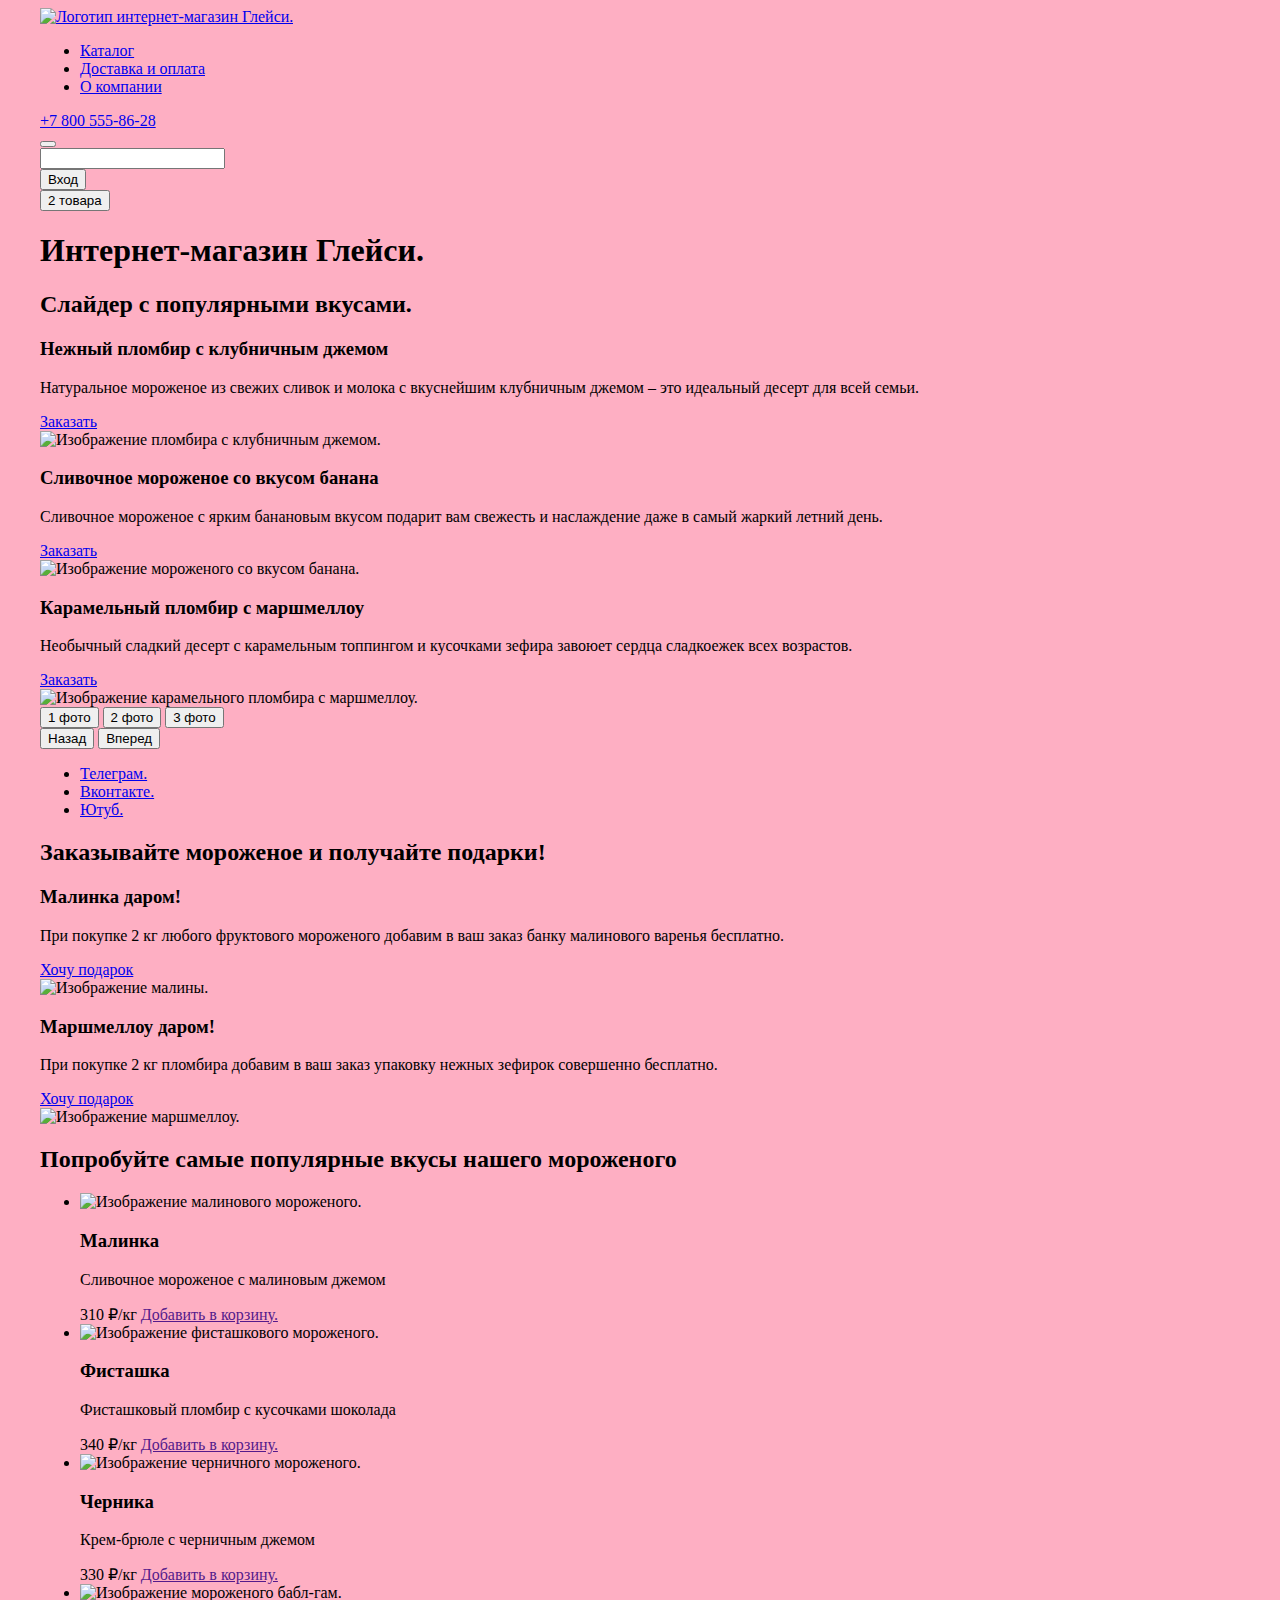
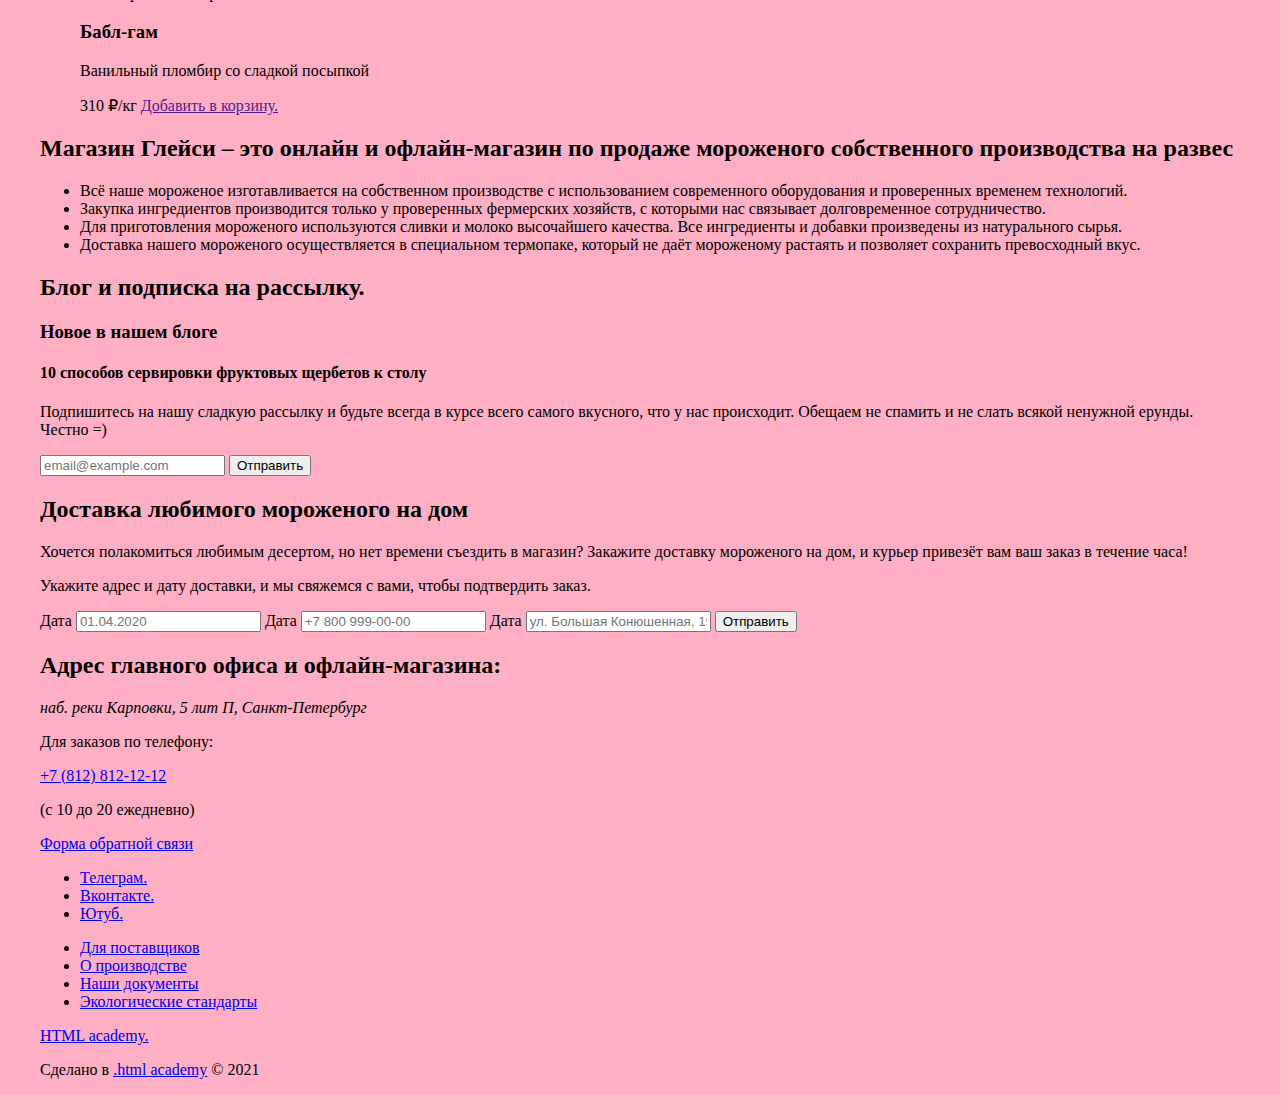
==== index.html @ fc92655a "Верстка главной страницы" ====
<!DOCTYPE html>
<html lang="ru">

<head>
  <meta charset="UTF-8">
  <title>Интернет-магазин "Глейси" </title>
  <link rel="stylesheet" href="styles/styles.css" />
  <link rel="icon" href="favicon.ico" type="image/svg+xml" />
  <link rel="icon" type="image/png" href="images/favicon.png">
</head>

<body>
  <div class="page-wrapper">
    <header class="header">
      <!-- Логотип -->
      <a class="header-logo" href="#">
        <img src="#" alt="Логотип интернет-магазин Глейси.">
      </a>
      <!-- Навигация -->
      <nav class="header-navigation">
        <ul class="navigation-list">
          <li class="navigation-item">
            <a class="navigation-link" href="#">Каталог</a>
          </li>
          <li class="navigation-item">
            <a class="navigation-link" href="#">Доставка и оплата</a>
          </li>
          <li class="navigation-item">
            <a class="navigation-link" href="#">О компании</a>
          </li>
        </ul>
      </nav>
      <div class="header-wrapper">
        <!-- Телефон -->
        <a class="header-phone" href="tel:+78005558628">+7 800 555-86-28</a>
        <!-- Поиск по сайту -->
        <div class="search-wrapper">
          <button class="search-button" type="button"></button>
          <div class="input-wrapper">
            <input type="text">
          </div>
        </div>
      </div>
      <!-- Кнопка войти -->
      <div class="login-wrapper">
        <button class="login-button" type="button">Вход</button>
        <div class="login-popup"></div>
      </div>
      <!-- Корзина -->
      <div class="basket-wrapper">
        <button class="basket-button" type="button">2 товара</button>
        <div class="basket-popup"></div>
      </div>
    </header>
    <main class="main-index">
      <h1 class="visually-hidden">Интернет-магазин Глейси.</h1>
      <!-- Слайдер -->
      <section class="slider">
        <h2 class="visually-hidden">Слайдер с популярными вкусами.</h2>
        <div class=" slider-wrapper ">
          <div class="slider-slide">
            <div class="slider-content">
              <h3 class="slider-title">Нежный пломбир с клубничным джемом</h3>
              <p class="slider-description">Натуральное мороженое из свежих сливок и молока с вкуснейшим клубничным
                джемом
                – это идеальный десерт для всей семьи. </p>
              <a class="slider-link" href="#">Заказать</a>
            </div>
            <div class="slider-img">
              <img src="#" alt="Изображение пломбира с клубничным джемом.">
            </div>
          </div>
          <div class="slider-slide">
            <div class="slider-content">
              <h3 class="slider-title">Сливочное мороженое со вкусом банана</h3>
              <p class="slider-description">Сливочное мороженое с ярким банановым вкусом подарит вам свежесть и
                наслаждение даже в самый жаркий летний день. </p>
              <a class="slider-link" href="#">Заказать</a>
            </div>
            <div class="slider-img">
              <img src="#" alt="Изображение мороженого со вкусом банана.">
            </div>
          </div>
          <div class="slider-slide">
            <div class="slider-content">
              <h3 class="slider-title">Карамельный пломбир с маршмеллоу</h3>
              <p class="slider-description">Необычный сладкий десерт с карамельным топпингом и кусочками зефира завоюет
                сердца сладкоежек всех возрастов.</p>
              <a class="slider-link" href="#">Заказать</a>
            </div>
            <div class="slider-img">
              <img src="#" alt="Изображение карамельного пломбира с маршмеллоу.">
            </div>
          </div>
          <!-- Пагинация слайдов -->
          <div class="slider-pagination">
            <button class="slider-pagination-button is-active " type="button">
              <span class="visually-hidden">1 фото</span>
            </button>
            <button class="slider-pagination-button" type="button">
              <span class="visually-hidden">2 фото</span>
            </button>
            <button class="slider-pagination-button" type="button">
              <span class="visually-hidden">3 фото</span>
            </button>
          </div>
          <!-- Стрелочки вперед/назад -->
          <div class="buttons-wrapper">
            <button class="slider-button previous-slide" type="button">
              <span class=" visually-hidden">Назад</span>
            </button>
            <button class="slider-button next-slide" type="button">
              <span class="visually-hidden">Вперед</span>
            </button>
          </div>
        </div>
        <!-- Cписок соцсетей -->
        <ul class="social-list">
          <li class="social-item">
            <a class="social-link" href="https://t.me/htmlacademy ">
              <span class="visually-hidden">Телеграм.</span>
            </a>
          </li>
          <li class="social-item">
            <a class="social-link" href="https://vk.com/htmlacademy ">
              <span class="visually-hidden">Вконтакте.</span>
            </a>
          </li>
          <li class="social-item">
            <a class="social-link" href="https://www.youtube.com/user/htmlacademyru ">
              <span class="visually-hidden">Ютуб.</span>
            </a>
          </li>
        </ul>
      </section>
      <!-- Акции -->
      <section class="promo">
        <h2 class="promo-title">Заказывайте мороженое и получайте подарки!</h2>
        <article class="promo-article">
          <div class="article-content">
            <h3 class="article-title">Малинка даром!</h3>
            <p class="article-description">При покупке 2 кг любого фруктового мороженого добавим в ваш заказ банку
              малинового варенья бесплатно.</p>
            <a class="article-link" href="#">Хочу подарок</a>
          </div>
          <img class="article-img" src="#" alt="Изображение малины.">
        </article>
        <article class="promo-article">
          <div class="article-content">
            <h3 class="article-title">Маршмеллоу даром!</h3>
            <p class="article-description">При покупке 2 кг пломбира добавим в ваш заказ упаковку нежных зефирок
              совершенно бесплатно.</p>
            <a class="article-link" href="#">Хочу подарок</a>
          </div>
          <img class="article-img" src="#" alt="Изображение маршмеллоу.">
        </article>
      </section>
      <!-- Популярные вкусы -->
      <section class="popular">
        <h2 class="popular-title">Попробуйте самые популярные вкусы нашего мороженого</h2>
        <ul class="popular-list">
          <li class="popular-item">
            <img class="popular-img" src="#" alt="Изображение малинового мороженого.">
            <h3 class="popular-item-title">Малинка</h3>
            <p class="popular-item-subtitle">Сливочное мороженое с малиновым джемом</p>
            <div class="item-wrapper">
              <span class="item-price">310 ₽/кг</span>
              <a class="item-link" href=""><span class="visually-hidden">Добавить в корзину.</span></a>
            </div>
          </li>
          <li class="popular-item">
            <img class="popular-img" src="#" alt="Изображение фисташкового мороженого.">
            <h3 class="popular-item-title">Фисташка</h3>
            <p class="popular-item-subtitle">Фисташковый пломбир с кусочками шоколада</p>
            <div class="item-wrapper">
              <span class="item-price">340 ₽/кг</span>
              <a class="item-link" href=""><span class="visually-hidden">Добавить в корзину.</span></a>
            </div>
          </li>
          <li class="popular-item">
            <img class="popular-img" src="#" alt="Изображение черничного мороженого.">
            <h3 class="popular-item-title">Черника</h3>
            <p class="popular-item-subtitle">Крем-брюле с черничным джемом</p>
            <div class="item-wrapper">
              <span class="item-price">330 ₽/кг</span>
              <a class="item-link" href=""><span class="visually-hidden">Добавить в корзину.</span></a>
            </div>
          </li>
          <li class="popular-item">
            <img class="popular-img" src="#" alt="Изображение мороженого бабл-гам.">
            <h3 class="popular-item-title">Бабл-гам</h3>
            <p class="popular-item-subtitle">Ванильный пломбир со сладкой посыпкой</p>
            <div class="item-wrapper">
              <span class="item-price">310 ₽/кг</span>
              <a class="item-link" href=""><span class="visually-hidden">Добавить в корзину.</span></a>
            </div>
          </li>
        </ul>
      </section>
      <!-- Преимущества -->
      <section class="advantages">
        <div class="advantages-content">
          <h2 class="advantages-title">Магазин Глейси – это онлайн и офлайн-магазин по продаже мороженого собственного
            производства на развес</h2>
          <ul class="advantages-list">
            <li class="advantages-item">Всё наше мороженое изготавливается на собственном производстве с использованием
              современного оборудования
              и проверенных временем технологий.</li>
            <li class="advantages-item">Закупка ингредиентов производится только
              у проверенных фермерских хозяйств, с которыми
              нас связывает долговременное сотрудничество.</li>
            <li class="advantages-item">Для приготовления мороженого используются сливки и молоко высочайшего качества.
              Все ингредиенты
              и добавки произведены из натурального сырья.</li>
            <li class="advantages-item">Доставка нашего мороженого осуществляется в специальном термопаке, который не
              даёт
              мороженому растаять и
              позволяет сохранить превосходный вкус.</li>
          </ul>
        </div>
      </section>
      <!-- Блог и подписка на рассылку -->
      <section class="newsletter">
        <h2 class="visually-hidden">Блог и подписка на рассылку.</h2>
        <div class="blog-wrapper">
          <h3 class="blog-titile">Новое в нашем блоге</h3>
          <h4 class="blog-subtitle">10 способов сервировки фруктовых щербетов
            к столу</h4>
        </div>
        <div class="newsletter-wrapper">
          <p class="newsletter-info">Подпишитесь на нашу сладкую рассылку и будьте всегда
            в курсе всего самого вкусного, что у нас происходит. Обещаем не спамить и не слать всякой ненужной ерунды.
            Честно =)</p>
          <form class="newsletter-form" action="https://echo.htmlacademy.ru/" method="post">
            <input id="email" class="newsletter-input " type="email" placeholder="email@example.com" name="email"
              required />
            <button class="newsletter-button " type="submit">Отправить</button>
          </form>
        </div>
      </section>
      <!-- Доставка -->
      <section class="delivery">
        <div class="delivery-content-one">
          <h2 class="delivery-title">Доставка любимого мороженого на дом</h2>
          <p class="delivery-description">Хочется полакомиться любимым десертом, но нет времени съездить в магазин?
            Закажите доставку мороженого на дом, и курьер привезёт вам ваш заказ в течение часа!</p>
        </div>
        <div class="delivery-content-two">
          <p class="delivery-info">Укажите адрес и дату доставки, и мы свяжемся с вами, чтобы подтвердить заказ.</p>
          <form class="delivery-form" action="https://echo.htmlacademy.ru/" method="post">
            <label class=" form-label date-label" for="date"> Дата
              <input class="form-input date-input" id="date" type="text" placeholder="01.04.2020" />
            </label>
            <label class="form-label phone-label" for="phone"> Дата
              <input class="form-input phone-input" id="phone" type="text" placeholder="+7 800 999-00-00" />
            </label>
            <label class="form-label address-label" for="address"> Дата
              <input class="form-input address-input" id="address" type="text"
                placeholder="ул. Большая Конюшенная, 19/8/">
            </label>
            <button class="form-button " type="submit">Отправить</button>
          </form>
        </div>
      </section>
      <!-- Контакты -->
      <section class="contacts">
        <h2 class="contacts-title">Адрес главного офиса и офлайн-магазина:</h2>
        <address class="contacts-address">наб. реки Карповки, 5 лит П, Санкт-Петербург</address>
        <p class="contacts-info">Для заказов по телефону:</p>
        <a class="contacts-phone" href="tel:+78128121212">+7 (812) 812-12-12</a>
        <p class="contacts-info">(с 10 до 20 ежедневно)</p>
        <a class="contacts-link" href="#">Форма обратной связи</a>
      </section>
    </main>
    <footer class="footer">
      <!-- Cписок соцсетей -->
      <ul class="social-list footer-social-list">
        <li class="social-item footer-social-item">
          <a class="social-link footer-social-link" href="https://t.me/htmlacademy ">
            <span class="visually-hidden">Телеграм.</span>
          </a>
        </li>
        <li class="social-item footer-social-item">
          <a class="social-link footer-social-link" href="https://vk.com/htmlacademy ">
            <span class="visually-hidden">Вконтакте.</span>
          </a>
        </li>
        <li class="social-item footer-social-item">
          <a class="social-link footer-social-link" href="https://www.youtube.com/user/htmlacademyru ">
            <span class="visually-hidden">Ютуб.</span>
          </a>
        </li>
      </ul>
      <!-- Инфо -->
      <ul class="info-list">
        <li class="info-item">
          <a class="info-link" href="#">Для поставщиков</a>
        </li>
        <li class="info-item">
          <a class="info-link" href="#">О производстве</a>
        </li>
        <li class="info-item">
          <a class="info-link" href="#">Наши документы</a>
        </li>
        <li class="info-item">
          <a class="info-link" href="#">Экологические стандарты</a>
        </li>
      </ul>
      <!-- Логотип академии -->
      <div class="">
        <a class="htmlacademy-logo" href="https://htmlacademy.ru">
          <span class="visually-hidden">HTML academy.</span>
        </a>
        <p>
          <span>Сделано в
            <a class="htmlacademy-link" href="https://htmlacademy.ru">.html academy</a>
            © 2021
          </span>
        </p>
      </div>
    </footer>
  </div>
</body>

</html>
---- styles/styles.css ----
*,
*::before,
*::after {
  box-sizing: border-box;
}

/* .visually-hidden {
  position: absolute;
  width: 1px;
  height: 1px;
  margin: -1px;
  padding: 0;
  overflow: hidden;
  white-space: nowrap;
  border: 0;
  clip: rect(0 0 0 0);
  clip-path: inset(100%);
} */

html {
  height: 100%;
}

body{
  background-color: #feafc3;
}

.container{
  padding: 0 98px ;
}

.page-wrapper {
  display: flex;
  flex-direction: column;
  width: 1200px;
  margin: 0 auto;
  min-height: 100vh;
  background-color: #feafc3;
}
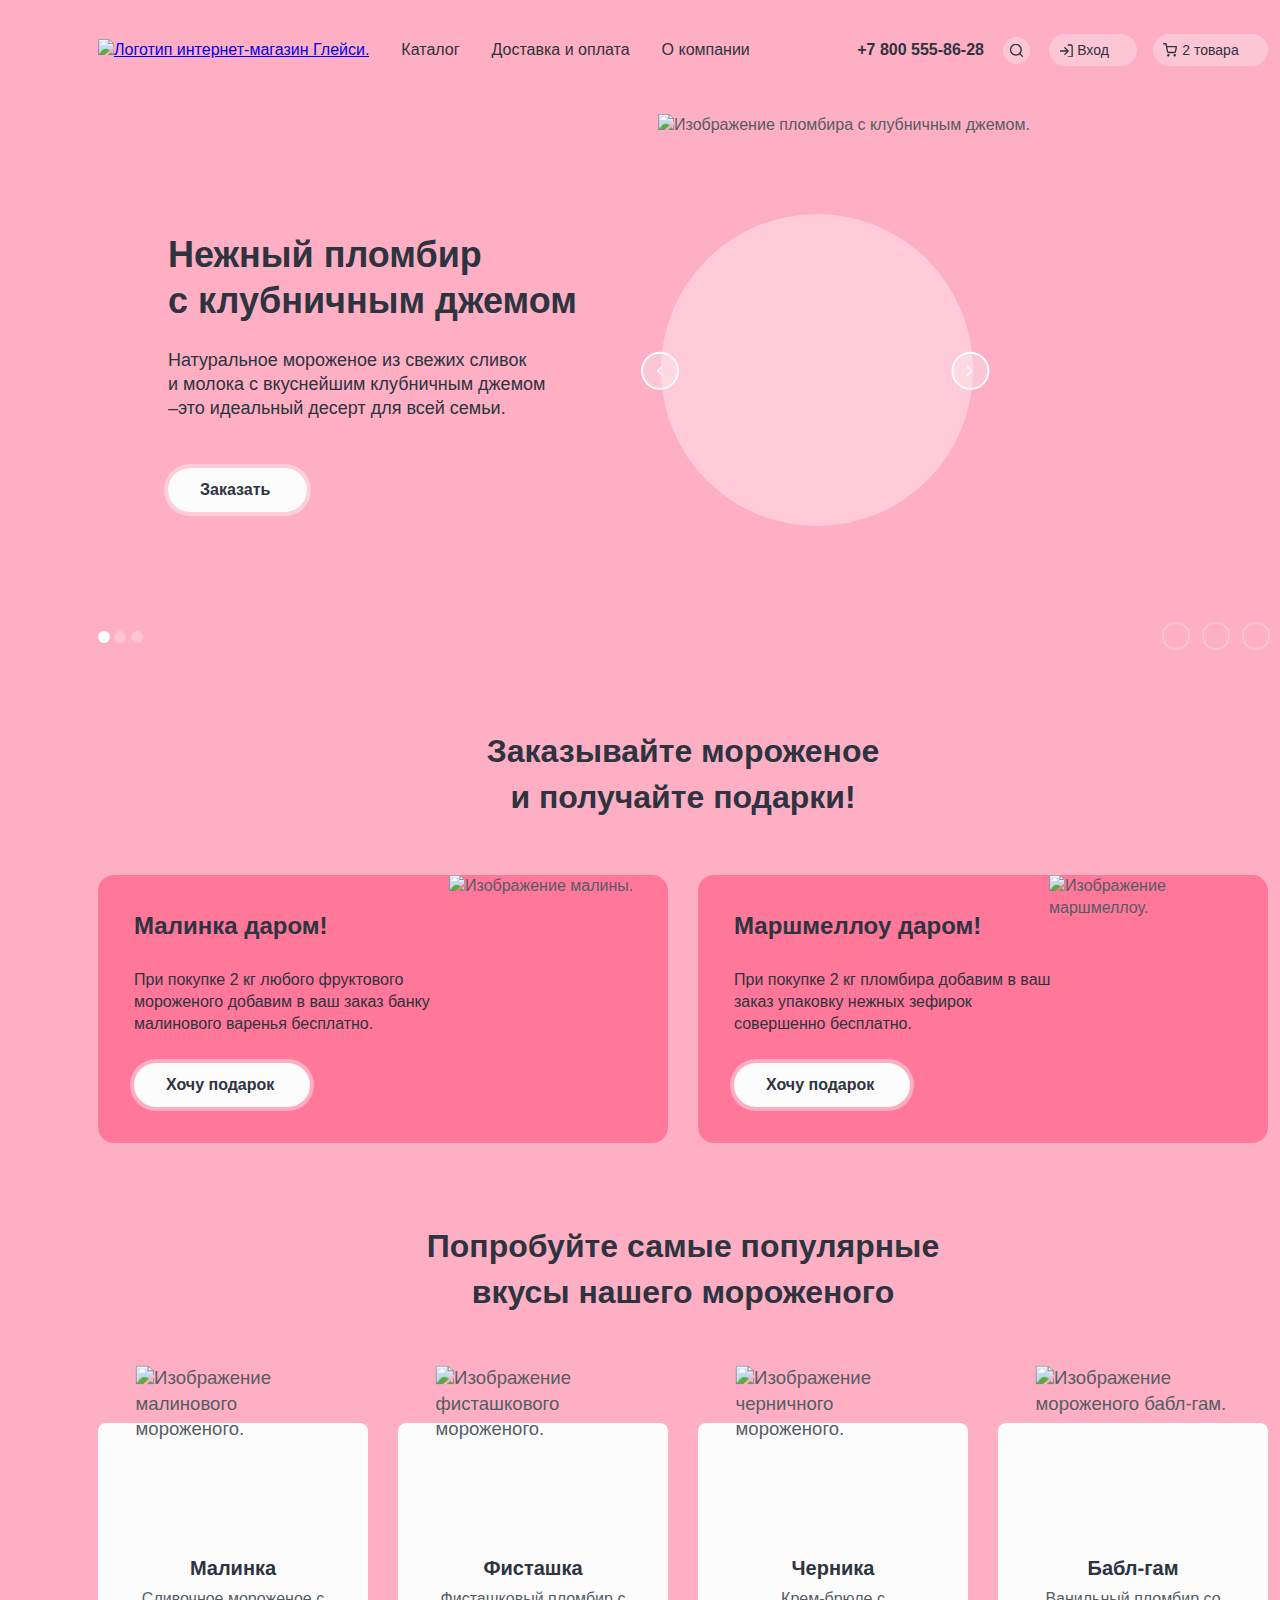
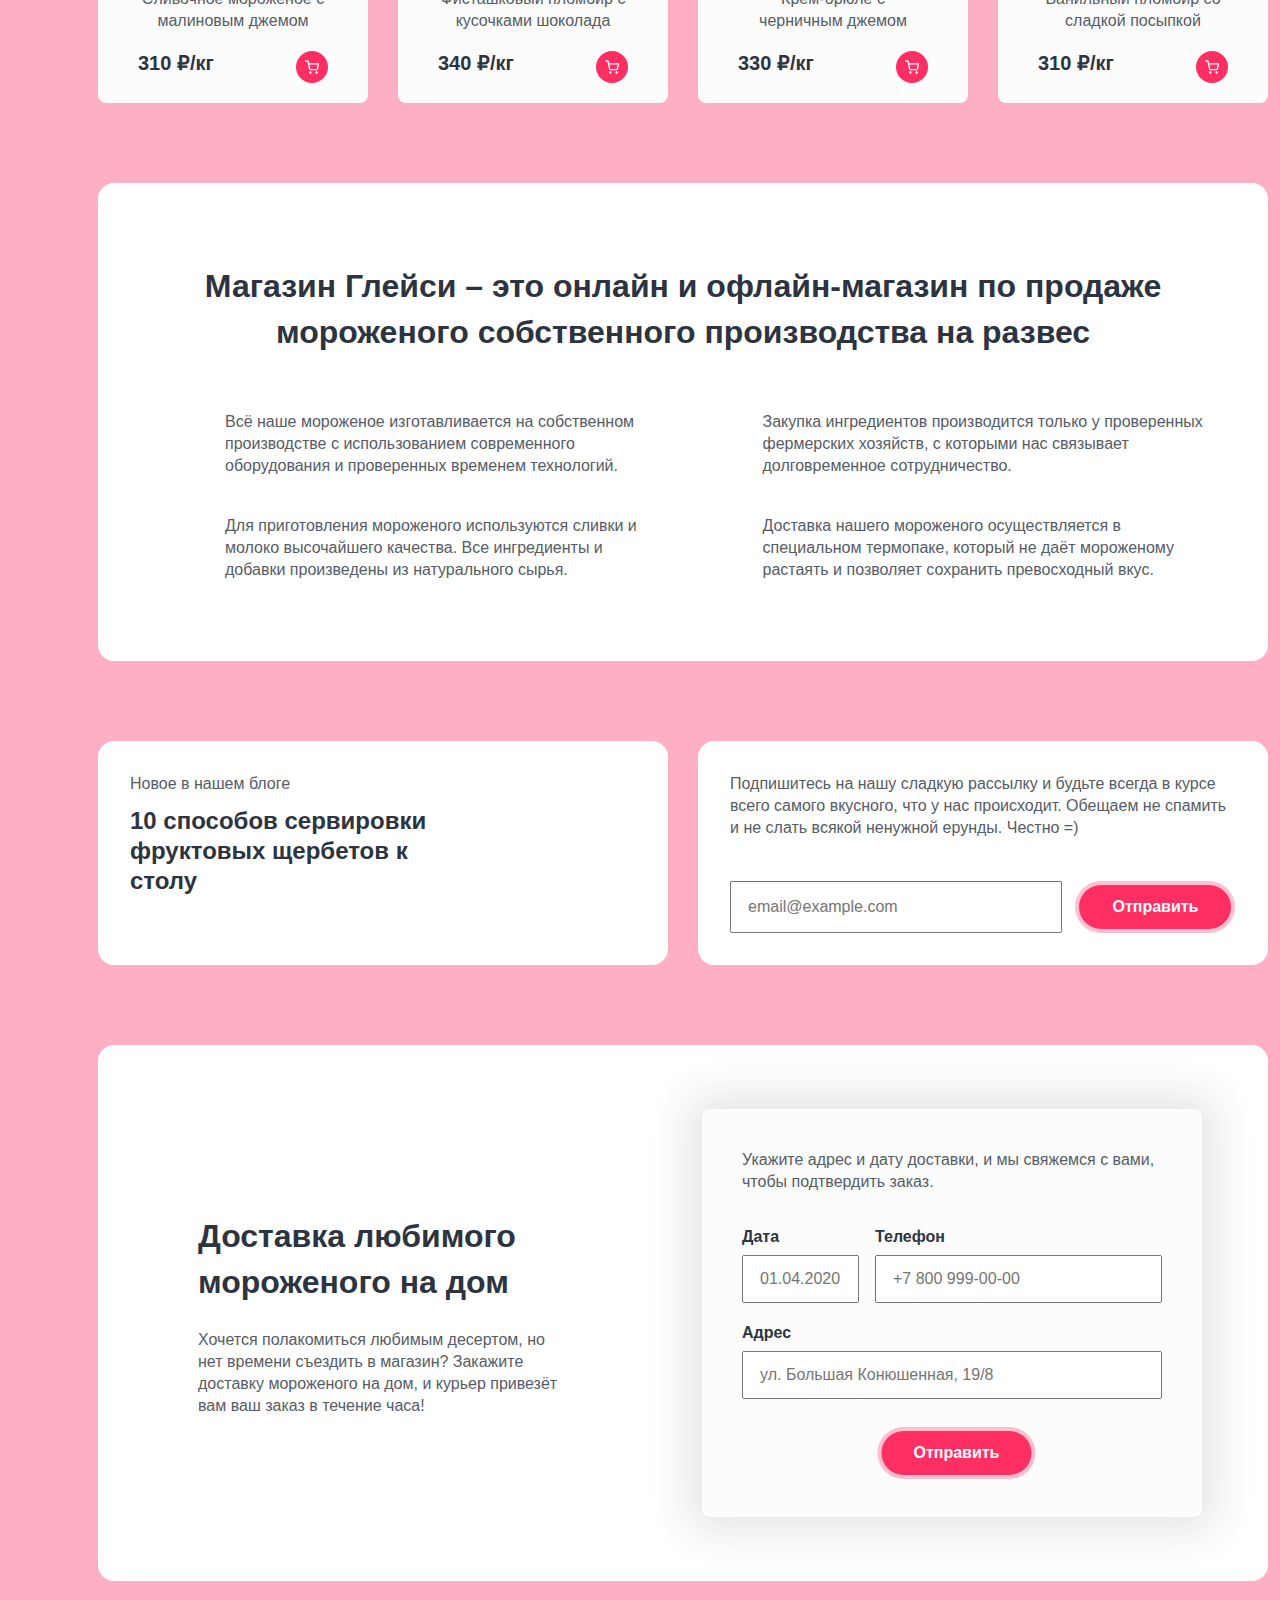
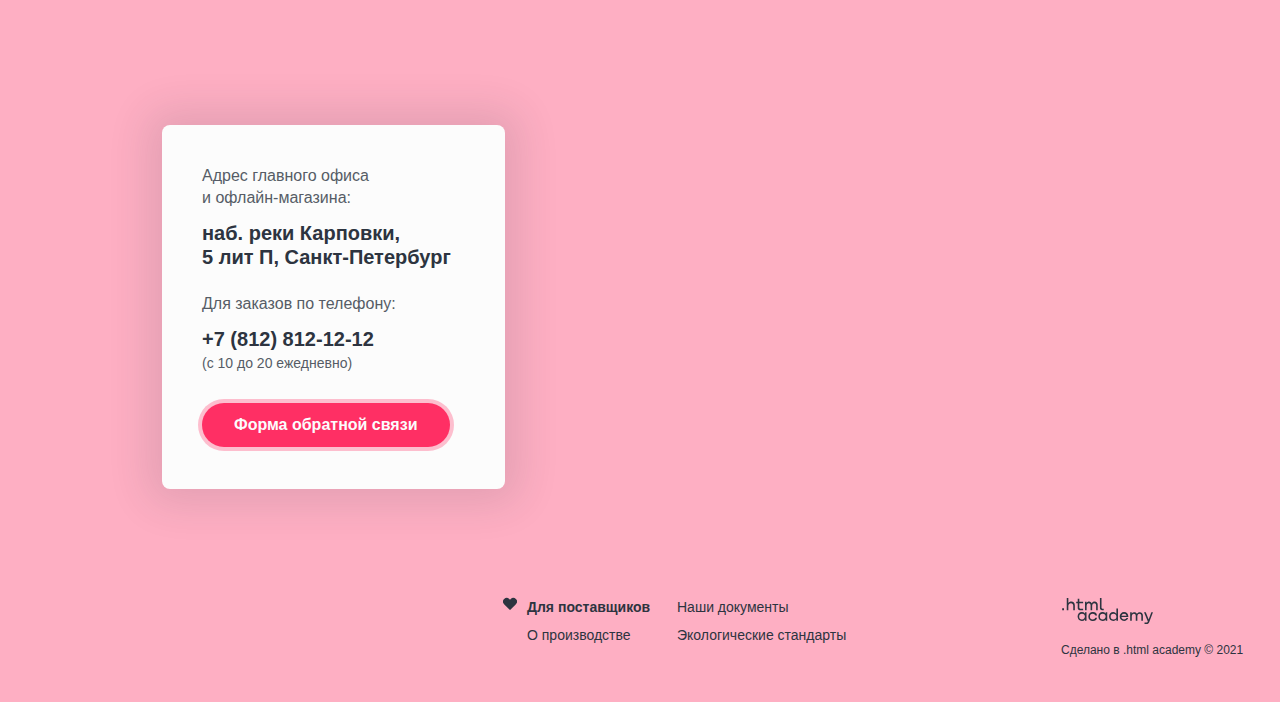
==== commit 0bff7de8: "Добавляет мелкие графические элементы index" ====
--- a/index.html
+++ b/index.html
@@ -11,16 +11,16 @@
 
 <body>
   <div class="page-wrapper">
-    <header class="header">
+    <header class="page-header">
       <!-- Логотип -->
       <a class="header-logo" href="#">
-        <img src="#" alt="Логотип интернет-магазин Глейси.">
+        <img src="images/logo.svg" width=" 137" height="56" alt="Логотип интернет-магазин Глейси.">
       </a>
       <!-- Навигация -->
       <nav class="header-navigation">
         <ul class="navigation-list">
           <li class="navigation-item">
-            <a class="navigation-link" href="#">Каталог</a>
+            <a class="navigation-link" href="catalog.html">Каталог</a>
           </li>
           <li class="navigation-item">
             <a class="navigation-link" href="#">Доставка и оплата</a>
@@ -36,23 +36,22 @@
         <!-- Поиск по сайту -->
         <div class="search-wrapper">
           <button class="search-button" type="button"></button>
-          <div class="input-wrapper">
-            <input type="text">
-          </div>
-        </div>
-      </div>
-      <!-- Кнопка войти -->
-      <div class="login-wrapper">
-        <button class="login-button" type="button">Вход</button>
-        <div class="login-popup"></div>
-      </div>
-      <!-- Корзина -->
-      <div class="basket-wrapper">
-        <button class="basket-button" type="button">2 товара</button>
-        <div class="basket-popup"></div>
+          <div class="search-popup">
+          </div>
+        </div>
+        <!-- Кнопка войти -->
+        <div class="login-wrapper">
+          <button class="login-button" type="button">Вход</button>
+          <div class="login-popup"></div>
+        </div>
+        <!-- Корзина -->
+        <div class="basket-wrapper">
+          <button class="basket-button" type="button">2 товара</button>
+          <div class="basket-popup"></div>
+        </div>
       </div>
     </header>
-    <main class="main-index">
+    <main class="main-container">
       <h1 class="visually-hidden">Интернет-магазин Глейси.</h1>
       <!-- Слайдер -->
       <section class="slider">
@@ -60,25 +59,24 @@
         <div class=" slider-wrapper ">
           <div class="slider-slide">
             <div class="slider-content">
-              <h3 class="slider-title">Нежный пломбир с клубничным джемом</h3>
-              <p class="slider-description">Натуральное мороженое из свежих сливок и молока с вкуснейшим клубничным
-                джемом
-                – это идеальный десерт для всей семьи. </p>
-              <a class="slider-link" href="#">Заказать</a>
+              <h3 class="slider-title">Нежный пломбир <br>с клубничным джемом</h3>
+              <p class="slider-description">Натуральное мороженое из свежих сливок <br> и молока с вкуснейшим клубничным
+                джемом <br> –это идеальный десерт для всей семьи. </p>
+              <a class="slider-link button-primary" href="#">Заказать</a>
             </div>
             <div class="slider-img">
-              <img src="#" alt="Изображение пломбира с клубничным джемом.">
-            </div>
-          </div>
-          <div class="slider-slide">
+              <img src="images/slider-1.png" width=" 306" height=" 507" alt="Изображение пломбира с клубничным джемом.">
+            </div>
+          </div>
+          <!-- <div class="slider-slide">
             <div class="slider-content">
               <h3 class="slider-title">Сливочное мороженое со вкусом банана</h3>
               <p class="slider-description">Сливочное мороженое с ярким банановым вкусом подарит вам свежесть и
                 наслаждение даже в самый жаркий летний день. </p>
-              <a class="slider-link" href="#">Заказать</a>
+              <a class="slider-link button-primary" href="#">Заказать</a>
             </div>
             <div class="slider-img">
-              <img src="#" alt="Изображение мороженого со вкусом банана.">
+              <img src="images/slider-2.png" width=" 306" height=" 507" alt="Изображение мороженого со вкусом банана.">
             </div>
           </div>
           <div class="slider-slide">
@@ -86,12 +84,13 @@
               <h3 class="slider-title">Карамельный пломбир с маршмеллоу</h3>
               <p class="slider-description">Необычный сладкий десерт с карамельным топпингом и кусочками зефира завоюет
                 сердца сладкоежек всех возрастов.</p>
-              <a class="slider-link" href="#">Заказать</a>
+              <a class="slider-link button-primary" href="#">Заказать</a>
             </div>
             <div class="slider-img">
-              <img src="#" alt="Изображение карамельного пломбира с маршмеллоу.">
-            </div>
-          </div>
+              <img src="images/slider-3.png" width=" 306" height=" 507"
+                alt="Изображение карамельного пломбира с маршмеллоу.">
+            </div>
+          </div> -->
           <!-- Пагинация слайдов -->
           <div class="slider-pagination">
             <button class="slider-pagination-button is-active " type="button">
@@ -117,17 +116,17 @@
         <!-- Cписок соцсетей -->
         <ul class="social-list">
           <li class="social-item">
-            <a class="social-link" href="https://t.me/htmlacademy ">
+            <a class="social-link tg-link" href="https://t.me/htmlacademy ">
               <span class="visually-hidden">Телеграм.</span>
             </a>
           </li>
           <li class="social-item">
-            <a class="social-link" href="https://vk.com/htmlacademy ">
+            <a class="social-link vk-link" href="https://vk.com/htmlacademy ">
               <span class="visually-hidden">Вконтакте.</span>
             </a>
           </li>
           <li class="social-item">
-            <a class="social-link" href="https://www.youtube.com/user/htmlacademyru ">
+            <a class="social-link yt-link" href="https://www.youtube.com/user/htmlacademyru ">
               <span class="visually-hidden">Ютуб.</span>
             </a>
           </li>
@@ -135,64 +134,78 @@
       </section>
       <!-- Акции -->
       <section class="promo">
-        <h2 class="promo-title">Заказывайте мороженое и получайте подарки!</h2>
-        <article class="promo-article">
-          <div class="article-content">
-            <h3 class="article-title">Малинка даром!</h3>
-            <p class="article-description">При покупке 2 кг любого фруктового мороженого добавим в ваш заказ банку
-              малинового варенья бесплатно.</p>
-            <a class="article-link" href="#">Хочу подарок</a>
-          </div>
-          <img class="article-img" src="#" alt="Изображение малины.">
-        </article>
-        <article class="promo-article">
-          <div class="article-content">
-            <h3 class="article-title">Маршмеллоу даром!</h3>
-            <p class="article-description">При покупке 2 кг пломбира добавим в ваш заказ упаковку нежных зефирок
-              совершенно бесплатно.</p>
-            <a class="article-link" href="#">Хочу подарок</a>
-          </div>
-          <img class="article-img" src="#" alt="Изображение маршмеллоу.">
-        </article>
+        <h2 class="promo-title">Заказывайте мороженое<br> и получайте подарки!</h2>
+        <div class="promo-wrapper">
+          <article class="article">
+            <div class="article-content">
+              <h3 class="article-title">Малинка даром!</h3>
+              <p class="article-description">При покупке 2 кг любого фруктового мороженого добавим в ваш заказ банку
+                малинового варенья бесплатно.</p>
+              <a class="article-link button-primary" href="#">Хочу подарок</a>
+            </div>
+            <img class="article-img" src="images/promo-bg-1.png" width="219" height="268" alt="Изображение малины.">
+          </article>
+          <article class="article">
+            <div class="article-content">
+              <h3 class="article-title">Маршмеллоу даром!</h3>
+              <p class="article-description">При покупке 2 кг пломбира добавим в ваш заказ упаковку нежных зефирок
+                совершенно бесплатно.</p>
+              <a class="article-link button-primary" href="#">Хочу подарок</a>
+            </div>
+            <img class="article-img" src="images/promo-bg-2.png" width="219" height="268" alt="Изображение маршмеллоу.">
+          </article>
+        </div>
       </section>
       <!-- Популярные вкусы -->
       <section class="popular">
-        <h2 class="popular-title">Попробуйте самые популярные вкусы нашего мороженого</h2>
+        <h2 class="popular-title">Попробуйте самые популярные<br> вкусы нашего мороженого</h2>
         <ul class="popular-list">
           <li class="popular-item">
-            <img class="popular-img" src="#" alt="Изображение малинового мороженого.">
-            <h3 class="popular-item-title">Малинка</h3>
-            <p class="popular-item-subtitle">Сливочное мороженое с малиновым джемом</p>
-            <div class="item-wrapper">
-              <span class="item-price">310 ₽/кг</span>
-              <a class="item-link" href=""><span class="visually-hidden">Добавить в корзину.</span></a>
+            <img class="popular-img" src="images/catalog-card-1.png" width="168" height="168"
+              alt="Изображение малинового мороженого.">
+            <div class="popular-item-content">
+              <h3 class="popular-item-title">Малинка</h3>
+              <p class="popular-item-subtitle">Сливочное мороженое с малиновым джемом</p>
+              <div class="item-wrapper">
+                <span class="item-price">310 ₽/кг</span>
+                <a class="item-link" href=""><span class="visually-hidden">Добавить в корзину.</span></a>
+              </div>
             </div>
           </li>
           <li class="popular-item">
-            <img class="popular-img" src="#" alt="Изображение фисташкового мороженого.">
-            <h3 class="popular-item-title">Фисташка</h3>
-            <p class="popular-item-subtitle">Фисташковый пломбир с кусочками шоколада</p>
-            <div class="item-wrapper">
-              <span class="item-price">340 ₽/кг</span>
-              <a class="item-link" href=""><span class="visually-hidden">Добавить в корзину.</span></a>
+            <img class="popular-img" src="images/catalog-card-2.png" width="168" height="168"
+              alt="Изображение фисташкового мороженого.">
+            <div class="popular-item-content">
+              <h3 class="popular-item-title">Фисташка</h3>
+              <p class="popular-item-subtitle">Фисташковый пломбир с кусочками шоколада</p>
+              <div class="item-wrapper">
+                <span class="item-price">340 ₽/кг</span>
+                <a class="item-link" href=""><span class="visually-hidden">Добавить в корзину.</span></a>
+              </div>
             </div>
           </li>
           <li class="popular-item">
-            <img class="popular-img" src="#" alt="Изображение черничного мороженого.">
-            <h3 class="popular-item-title">Черника</h3>
-            <p class="popular-item-subtitle">Крем-брюле с черничным джемом</p>
-            <div class="item-wrapper">
-              <span class="item-price">330 ₽/кг</span>
-              <a class="item-link" href=""><span class="visually-hidden">Добавить в корзину.</span></a>
+            <img class="popular-img" src="images/catalog-card-3.png" width="168" height="168"
+              alt="Изображение черничного мороженого.">
+            <div class="popular-item-content">
+              <h3 class="popular-item-title">Черника</h3>
+              <p class="popular-item-subtitle">Крем-брюле с черничным джемом</p>
+              <div class="item-wrapper">
+                <span class="item-price">330 ₽/кг</span>
+                <a class="item-link" href=""><span class="visually-hidden">Добавить в корзину.</span></a>
+              </div>
             </div>
           </li>
           <li class="popular-item">
-            <img class="popular-img" src="#" alt="Изображение мороженого бабл-гам.">
-            <h3 class="popular-item-title">Бабл-гам</h3>
-            <p class="popular-item-subtitle">Ванильный пломбир со сладкой посыпкой</p>
-            <div class="item-wrapper">
-              <span class="item-price">310 ₽/кг</span>
-              <a class="item-link" href=""><span class="visually-hidden">Добавить в корзину.</span></a>
+            <img class="popular-img" src="images/catalog-card-4.png" width="168" height="168"
+              alt="Изображение мороженого бабл-гам.">
+            <div class="popular-item-content">
+              <h3 class="popular-item-title">Бабл-гам</h3>
+              <p class="popular-item-subtitle">Ванильный пломбир со сладкой посыпкой</p>
+              <div class="item-wrapper">
+                <span class="item-price">310 ₽/кг</span>
+                <a class="item-link" href=""><span class="visually-hidden">Добавить в корзину.</span></a>
+              </div>
             </div>
           </li>
         </ul>
@@ -204,18 +217,13 @@
             производства на развес</h2>
           <ul class="advantages-list">
             <li class="advantages-item">Всё наше мороженое изготавливается на собственном производстве с использованием
-              современного оборудования
-              и проверенных временем технологий.</li>
-            <li class="advantages-item">Закупка ингредиентов производится только
-              у проверенных фермерских хозяйств, с которыми
-              нас связывает долговременное сотрудничество.</li>
+              современного оборудования и проверенных временем технологий.</li>
+            <li class="advantages-item">Закупка ингредиентов производится только у проверенных фермерских хозяйств, с
+              которыми нас связывает долговременное сотрудничество.</li>
             <li class="advantages-item">Для приготовления мороженого используются сливки и молоко высочайшего качества.
-              Все ингредиенты
-              и добавки произведены из натурального сырья.</li>
+              Все ингредиенты и добавки произведены из натурального сырья.</li>
             <li class="advantages-item">Доставка нашего мороженого осуществляется в специальном термопаке, который не
-              даёт
-              мороженому растаять и
-              позволяет сохранить превосходный вкус.</li>
+              даёт мороженому растаять и позволяет сохранить превосходный вкус.</li>
           </ul>
         </div>
       </section>
@@ -223,97 +231,126 @@
       <section class="newsletter">
         <h2 class="visually-hidden">Блог и подписка на рассылку.</h2>
         <div class="blog-wrapper">
-          <h3 class="blog-titile">Новое в нашем блоге</h3>
+          <h3 class="blog-title">Новое в нашем блоге</h3>
           <h4 class="blog-subtitle">10 способов сервировки фруктовых щербетов
             к столу</h4>
         </div>
+        <h3 class="visually-hidden">Подпишитесь на рассылку.</h3>
         <div class="newsletter-wrapper">
           <p class="newsletter-info">Подпишитесь на нашу сладкую рассылку и будьте всегда
             в курсе всего самого вкусного, что у нас происходит. Обещаем не спамить и не слать всякой ненужной ерунды.
             Честно =)</p>
           <form class="newsletter-form" action="https://echo.htmlacademy.ru/" method="post">
-            <input id="email" class="newsletter-input " type="email" placeholder="email@example.com" name="email"
+            <input class="newsletter-input" id="email" type="email" placeholder="email@example.com" name="email"
               required />
-            <button class="newsletter-button " type="submit">Отправить</button>
+            <button class="newsletter-button button-secondary" type="submit">Отправить</button>
           </form>
         </div>
       </section>
       <!-- Доставка -->
       <section class="delivery">
-        <div class="delivery-content-one">
-          <h2 class="delivery-title">Доставка любимого мороженого на дом</h2>
-          <p class="delivery-description">Хочется полакомиться любимым десертом, но нет времени съездить в магазин?
-            Закажите доставку мороженого на дом, и курьер привезёт вам ваш заказ в течение часа!</p>
-        </div>
-        <div class="delivery-content-two">
-          <p class="delivery-info">Укажите адрес и дату доставки, и мы свяжемся с вами, чтобы подтвердить заказ.</p>
-          <form class="delivery-form" action="https://echo.htmlacademy.ru/" method="post">
-            <label class=" form-label date-label" for="date"> Дата
-              <input class="form-input date-input" id="date" type="text" placeholder="01.04.2020" />
-            </label>
-            <label class="form-label phone-label" for="phone"> Дата
-              <input class="form-input phone-input" id="phone" type="text" placeholder="+7 800 999-00-00" />
-            </label>
-            <label class="form-label address-label" for="address"> Дата
-              <input class="form-input address-input" id="address" type="text"
-                placeholder="ул. Большая Конюшенная, 19/8/">
-            </label>
-            <button class="form-button " type="submit">Отправить</button>
-          </form>
+        <div class="delivery-wrapper">
+          <div class="delivery-content-one">
+            <h2 class="delivery-title">Доставка любимого мороженого на дом</h2>
+            <p class="delivery-description">Хочется полакомиться любимым десертом, но нет времени съездить в магазин?
+              Закажите доставку мороженого на дом, и курьер привезёт вам ваш заказ в течение часа!</p>
+          </div>
+          <div class="delivery-content-two">
+            <p class="delivery-info">Укажите адрес и дату доставки, и мы свяжемся с вами, чтобы подтвердить заказ.</p>
+            <form class="delivery-form" action="https://echo.htmlacademy.ru/" method="post">
+              <div class="input-wrapper-one">
+                <label class="delivery-label date-label" for="date"> Дата </label>
+                <input class="delivery-input date-input" id="date" type="text" placeholder="01.04.2020" name="date" />
+                <label class="delivery-label phone-label" for="phone"> Телефон</label>
+                <input class="delivery-input phone-input" id="phone" type="text" placeholder="+7 800 999-00-00"
+                  name="phone" />
+              </div>
+              <div class="input-wrapper-two">
+                <label class="delivery-label address-label" for="address"> Адрес </label>
+                <input class="delivery-input address-input" id="address" type="text"
+                  placeholder="ул. Большая Конюшенная, 19/8" name="address">
+              </div>
+              <button class="delivery-button button-secondary" type="submit">Отправить</button>
+            </form>
+          </div>
         </div>
       </section>
       <!-- Контакты -->
       <section class="contacts">
-        <h2 class="contacts-title">Адрес главного офиса и офлайн-магазина:</h2>
-        <address class="contacts-address">наб. реки Карповки, 5 лит П, Санкт-Петербург</address>
-        <p class="contacts-info">Для заказов по телефону:</p>
-        <a class="contacts-phone" href="tel:+78128121212">+7 (812) 812-12-12</a>
-        <p class="contacts-info">(с 10 до 20 ежедневно)</p>
-        <a class="contacts-link" href="#">Форма обратной связи</a>
+        <div class="contacts-wrapper">
+          <h2 class="contacts-title">Адрес главного офиса<br> и офлайн-магазина:</h2>
+          <address class="contacts-address">наб. реки Карповки, <br> 5 лит П, Санкт-Петербург</address>
+          <p class="contacts-info">Для заказов по телефону:</p>
+          <a class="contacts-phone" href="tel:+78128121212">+7 (812) 812-12-12</a>
+          <p class="contacts-info-two">(с 10 до 20 ежедневно)</p>
+          <a class="contacts-link button-secondary" href="#">Форма обратной связи</a>
+        </div>
       </section>
     </main>
     <footer class="footer">
       <!-- Cписок соцсетей -->
-      <ul class="social-list footer-social-list">
-        <li class="social-item footer-social-item">
-          <a class="social-link footer-social-link" href="https://t.me/htmlacademy ">
+      <ul class=" footer-social-list">
+        <li class="footer-social-item">
+          <a class=" footer-social-link footer-social-tg" href="https://t.me/htmlacademy ">
             <span class="visually-hidden">Телеграм.</span>
           </a>
         </li>
-        <li class="social-item footer-social-item">
-          <a class="social-link footer-social-link" href="https://vk.com/htmlacademy ">
+        <li class="footer-social-item">
+          <a class=" footer-social-link footer-social-vk" href="https://vk.com/htmlacademy ">
             <span class="visually-hidden">Вконтакте.</span>
           </a>
         </li>
-        <li class="social-item footer-social-item">
-          <a class="social-link footer-social-link" href="https://www.youtube.com/user/htmlacademyru ">
+        <li class=" footer-social-item">
+          <a class=" footer-social-link footer-social-yt" href="https://www.youtube.com/user/htmlacademyru ">
             <span class="visually-hidden">Ютуб.</span>
           </a>
         </li>
       </ul>
       <!-- Инфо -->
-      <ul class="info-list">
-        <li class="info-item">
-          <a class="info-link" href="#">Для поставщиков</a>
-        </li>
-        <li class="info-item">
-          <a class="info-link" href="#">О производстве</a>
-        </li>
-        <li class="info-item">
-          <a class="info-link" href="#">Наши документы</a>
-        </li>
-        <li class="info-item">
-          <a class="info-link" href="#">Экологические стандарты</a>
-        </li>
-      </ul>
+      <div class="info-wrapper">
+        <h2 class="info-title" href="#">Для поставщиков</h2>
+        <a class="info-link" href="#">Наши документы</a>
+        <a class="info-link" href="#">О производстве</a>
+        <a class="info-link" href="#">Экологические стандарты</a>
+      </div>
       <!-- Логотип академии -->
-      <div class="">
-        <a class="htmlacademy-logo" href="https://htmlacademy.ru">
+      <div class="footer-logo-wrapper">
+        <a class="footer-logo" href="https://htmlacademy.ru">
           <span class="visually-hidden">HTML academy.</span>
+          <svg class="htmlacademy-icon" aria-hidden="true" focusable="false" viewBox="0 0 115 33" width="93" height="27"
+            fill="none">
+            <g clip-path="url(#a)" fill="#2D3440">
+              <path
+                d="M0 10.42v2.08h1.99v-2.08H0Zm9.42-6.76c-1.26 0-2.28.58-2.92 1.4h-.07V0H4.79v12.5h1.64V8.21c0-1.72 1.07-2.95 2.64-2.95 1.49
+                 0 2.35 1.11 2.35 2.6v4.64h1.65V7.57c0-2.38-1.47-3.9-3.65-3.9Zm12.11.24h-3.9V.88H16V3.9h-1.55v1.6H16v4.84c0 1.39.78 2.15 2.18
+                 2.15h3.36v-1.61H18.5c-.55 0-.86-.32-.86-.86V5.5h3.89V3.9Zm11.72-.22c-1.3 0-2.31.64-2.86 1.67h-.06a2.9 2.9 0 0 0-2.71-1.67c-1.14
+                  0-2 .6-2.52 1.46h-.07V3.9h-1.58v8.59h1.65v-4.4c0-1.61.84-2.8 2.12-2.83 1.21-.03 1.92.83 1.92 2.14v5.1h1.64V7.95c0-1.93 1.14-2.69
+                   2.13-2.69 1.2 0 1.9.83 1.9 2.14v5.1h1.64V7.22c0-2.08-1.17-3.54-3.2-3.54Zm5.43 6.6c0 1.4.8 2.22 2.26 2.22h1.63v-1.6h-1.39c-.55
+                   0-.86-.31-.86-.85V0h-1.64v10.28Zm-15.3 5.66h-.07a3.75 3.75 0 0 0-3.07-1.49c-2.54-.03-4.36 1.85-4.36 4.5 0 2.68 1.85 4.56 4.34
+                   4.53a3.66 3.66 0 0 0 3.09-1.57h.07v1.33H25v-8.55h-1.62v1.25Zm-2.91 5.95a2.83 2.83 0 0 1-2.95-2.93 2.83 2.83 0 0 1 2.95-2.94c1.75
+                   0 2.89 1.31 2.89 2.94 0 1.6-1.14 2.93-2.9 2.93Zm15.28-4.09a4.28 4.28 0 0 0-4.36-3.35 4.37 4.37 0 0 0-4.54 4.5 4.39 4.39 0 0 0
+                   4.54 4.53 4.3 4.3 0 0 0 4.36-3.4h-1.71a2.68 2.68 0 0 1-2.63 1.83 2.84 2.84 0 0 1-2.91-2.95 2.82 2.82 0 0 1 2.9-2.94 2.7 2.7 0 0
+                   1 2.64 1.78h1.71Zm8.8-1.86h-.07a3.75 3.75 0 0 0-3.07-1.49c-2.54-.03-4.36 1.85-4.36 4.5 0 2.68 1.85 4.56 4.34 4.53a3.66 3.66 0 0
+                    0 3.09-1.57h.07v1.33h1.62v-8.55h-1.62v1.25Zm-2.91 5.95a2.83 2.83 0 0 1-2.95-2.93 2.83 2.83 0 0 1 2.95-2.94c1.75 0 2.89 1.31 2.89
+                     2.94 0 1.6-1.14 2.93-2.9 2.93Zm13.88-5.87h-.07a3.73 3.73 0 0 0-3.08-1.57c-2.5-.03-4.35 1.85-4.35 4.52 0 2.66 1.82 4.54 4.37
+                     4.5A3.74 3.74 0 0 0 55.43 22h.09v1.25h1.63V10.8h-1.63v5.21Zm-2.9 5.89a2.83 2.83 0 0 1-2.95-2.94 2.83 2.83 0 0 1 2.94-2.93c1.75
+                     0 2.9 1.33 2.9 2.93a2.82 2.82 0 0 1-2.9 2.94Zm10.72-7.46a4.36 4.36 0 0 0-4.43 4.52c0 2.44 1.7 4.5 4.47 4.5 2 0 3.62-1.08
+                     4.19-2.9h-1.71c-.39.82-1.3 1.34-2.41 1.34-1.56 0-2.67-1.04-2.79-2.37h7.08c.23-2.84-1.56-5.09-4.4-5.09Zm-.03 1.57a2.6 2.6 0 0
+                     1 2.65 2.07H60.7a2.57 2.57 0 0 1 2.61-2.07Zm16.1-1.55c-1.31 0-2.32.64-2.87 1.66h-.05c-.5-1-1.44-1.66-2.72-1.66a2.9 2.9 0 0 0-2.53
+                      1.45h-.07v-1.23H69.6v8.55h1.65v-4.39c0-1.6.85-2.78 2.13-2.81 1.21-.03 1.92.83 1.92 2.12v5.08h1.65v-4.52c0-1.92 1.14-2.68
+                      2.13-2.68 1.2 0 1.9.83 1.9 2.12v5.08h1.65v-5.25c0-2.07-1.18-3.52-3.2-3.52Zm9.09 7.4-2.94-7.18h-1.82l3.92
+                      9.36-.02.03c-.28.71-.59.97-1.35.97h-2.03v1.64h2.03c1.49 0 2.28-.67 2.84-2.12l3.77-9.88h-1.68l-2.72 7.18Z" />
+            </g>
+            <defs>
+              <clipPath id="a">
+                <path fill="#fff" d="M0 0h93v26.71H0z" />
+              </clipPath>
+            </defs>
+          </svg>
         </a>
-        <p>
-          <span>Сделано в
-            <a class="htmlacademy-link" href="https://htmlacademy.ru">.html academy</a>
+        <p class="footer-credits">
+          <span class="">Сделано в
+            <a class="footer-link" href="https://htmlacademy.ru">.html academy</a>
             © 2021
           </span>
         </p>
@@ -322,4 +359,4 @@
   </div>
 </body>
 
-</html>+</html>
--- a/styles/styles.css
+++ b/styles/styles.css
@@ -1,10 +1,34 @@
+@font-face {
+  font-family: 'Inter';
+  font-style: normal;
+  font-weight: 400;
+  src: url('../fonts/inter-400.woff2') format('woff2');
+  font-display: swap;
+}
+
+@font-face {
+  font-family: 'Inter';
+  font-style: normal;
+  font-weight: 700;
+  src: url('../fonts/inter-700.woff2') format('woff2');
+  font-display: swap;
+}
+
+@font-face {
+  font-family: 'Inter';
+  font-style: normal;
+  font-weight: 900;
+  src: url('../fonts/inter-900.woff2') format('woff2');
+  font-display: swap;
+}
+
 *,
 *::before,
 *::after {
   box-sizing: border-box;
 }
 
-/* .visually-hidden {
+.visually-hidden {
   position: absolute;
   width: 1px;
   height: 1px;
@@ -15,25 +39,1075 @@
   border: 0;
   clip: rect(0 0 0 0);
   clip-path: inset(100%);
-} */
+}
 
 html {
   height: 100%;
 }
 
-body{
+body {
+  margin: 0;
+  padding: 0;
+  font-family: 'Inter', 'Arial', sans-serif;
+  font-size: 16px;
+  line-height: 22px;
+  color: #565C66;
   background-color: #feafc3;
 }
 
-.container{
-  padding: 0 98px ;
+img {
+  max-width: 100%;
+  object-fit: contain;
 }
 
 .page-wrapper {
+  width: 1366px;
   display: flex;
   flex-direction: column;
-  width: 1200px;
   margin: 0 auto;
+  padding: 0 98px;
   min-height: 100vh;
-  background-color: #feafc3;
-}+}
+
+/* Primary button */
+
+.button-primary {
+  min-width: 139px;
+  padding: 12px 32px;
+  font-size: 16px;
+  line-height: 20px;
+  font-weight: 700;
+  color: #2D3440;
+  background-color: #fcfcfc;
+  box-shadow: 0 0 0 4px rgba(252, 252, 252, 0.4);
+  border-radius: 26px;
+  border: none;
+  cursor: pointer;
+}
+
+/* Secondary button */
+
+.button-secondary {
+  min-width: 88px;
+  padding: 12px 32px;
+  font-size: 16px;
+  line-height: 20px;
+  font-weight: 700;
+  color: #fcfcfc;
+  background-color: #ff2f64;
+  box-shadow: 0 0 0 4px rgba(255, 47, 100, 0.3);
+  border-radius: 26px;
+  border: none;
+  cursor: pointer;
+}
+
+/* Secondary button light*/
+
+.button-secondary-light {
+  min-width: 185px;
+  padding: 12px 32px;
+  line-height: 20px;
+  font-weight: 700;
+  color: #2D3440;
+  background-color: rgba(252, 252, 252, 0.3);
+  border-radius: 26px;
+  border: 2px solid #FCFCFC;
+  cursor: pointer;
+}
+
+/* Header */
+
+.page-header {
+  display: flex;
+  padding: 24px 0 38px 0;
+  align-items: center;
+}
+
+/* Navigation */
+
+.navigation-list {
+  display: flex;
+  flex-wrap: wrap;
+  max-width: 495px;
+  margin: 0 16px;
+  padding: 0;
+  list-style-type: none;
+}
+
+.navigation-link {
+  display: block;
+  padding: 16px;
+  line-height: 20px;
+  text-decoration: none;
+  color: #2D3440;
+}
+
+.header-wrapper {
+  display: flex;
+  margin-left: auto;
+}
+
+/* Phone */
+
+.header-phone {
+  align-self: center;
+  margin-right: 19px;
+  line-height: 20px;
+  font-weight: 700;
+  text-decoration: none;
+  color: #2D3440;
+}
+
+/* Search */
+
+.search-wrapper {
+  display: flex;
+  align-items: center;
+}
+
+.search-button {
+  position: relative;
+  width: 27px;
+  height: 27px;
+  margin-right: 19px;
+  background-color: rgba(252, 252, 252, 0.3);
+  border-radius: 50%;
+  border: none;
+  cursor: pointer;
+}
+
+.search-button::before {
+  content: "";
+  position: absolute;
+  top: 50%;
+  left: 50%;
+  width: 27px;
+  height: 27px;
+  transform: translate(-50%, -50%);
+  background-image: url('../images/search.svg');
+  background-repeat: no-repeat;
+  background-position: center;
+}
+
+/* Log-in */
+
+.login-button,
+.basket-button {
+  position: relative;
+  min-width: 88px;
+  margin-right: 16px;
+  padding: 6px 16px;
+  font-size: 14px;
+  line-height: 20px;
+  color: #2D3440;
+  border: none;
+  border-radius: 30px;
+  background-color: rgba(252, 252, 252, 0.3);
+  cursor: pointer;
+}
+
+.login-button::before {
+  content: "";
+  position: absolute;
+  top: 50%;
+  left: 19%;
+  width: 13px;
+  height: 13px;
+  transform: translate(-50%, -50%);
+  background-image: url('../images/login.svg');
+  background-repeat: no-repeat;
+}
+
+/* Basket */
+
+.basket-button {
+  min-width: 115px;
+  margin-right: 0;
+}
+
+.basket-button::before {
+  content: "";
+  position: absolute;
+  top: 50%;
+  left: 15%;
+  width: 15px;
+  height: 14px;
+  transform: translate(-50%, -50%);
+  background-image: url('../images/basket.svg');
+  background-repeat: no-repeat;
+}
+
+/* Main */
+
+.main-container {
+  flex-grow: 1;
+}
+
+/* Slider */
+
+.slider {
+  position: relative;
+  padding-bottom: 40px;
+}
+
+.slider-slide {
+  display: grid;
+  grid-template-columns: 560px 1fr;
+}
+
+.slider-content {
+  padding: 118px 27px 114px 70px;
+}
+
+.slider-title {
+  margin: 0 0 24px 0;
+  padding: 0;
+  font-size: 36px;
+  line-height: 46px;
+  font-weight: 900;
+  color: #2D3440;
+}
+
+.slider-description {
+  margin: 0 0 48px 0;
+  padding: 0;
+  font-size: 18px;
+  line-height: 24px;
+  color: #2D3440;
+}
+
+.slider-img {
+  position: relative;
+}
+
+.slider-img::before {
+  position: absolute;
+  content: "";
+  width: 312px;
+  height: 312px;
+  top: 50%;
+  left: 26%;
+  transform: translate(-50%, -50%);
+  border-radius: 50%;
+  background-color: #ffcbd8;
+  z-index: -1;
+}
+
+.slider-link {
+  display: inline-block;
+  text-decoration: none;
+  color: #2D3440;
+}
+
+/* Slider buttons */
+
+.slider-button {
+  position: absolute;
+  top: 255px;
+  width: 38px;
+  height: 38px;
+  border-radius: 50%;
+  background-color: rgba(252, 252, 252, 0.3);
+  border: 2px solid #fcfcfc;
+}
+
+.previous-slide {
+  top: 45%;
+  left: 48%;
+  transform: translate(-50%, -53%) rotate(180deg);
+  background-image: url('../images/slider-arrow.svg');
+  background-position: center;
+  background-repeat: no-repeat;
+}
+
+.next-slide {
+  top: 45%;
+  transform: translate(-33%, -53%);
+  left: 74%;
+  background-image: url('../images/slider-arrow.svg');
+  background-position: center;
+  background-repeat: no-repeat;
+}
+
+/* Slider pagination */
+
+.slider-pagination-button {
+  width: 12px;
+  height: 12px;
+  border-radius: 50%;
+  border: none;
+  background-color: #fcfcfc;
+  opacity: 0.3;
+}
+
+.slider-pagination-button.is-active {
+  background-color: #fcfcfc;
+  opacity: 1;
+}
+
+/* Social */
+
+.social-list {
+  position: absolute;
+  bottom: 40px;
+  right: 0;
+  display: grid;
+  grid-template-columns: repeat(3, 24px);
+  gap: 16px;
+  margin: 0;
+  padding: 0;
+  list-style-type: none;
+}
+
+.social-link {
+  display: block;
+  width: 24px;
+  height: 24px;
+  border-radius: 50%;
+  box-shadow: 0 0 0 2px rgba(252, 252, 252, 0.3);
+}
+
+.tg-link {
+  background-image: url('../images/social-tg.svg');
+  background-position: center;
+  background-repeat: no-repeat;
+}
+
+.vk-link {
+  background-image: url('../images/social-vk.svg');
+  background-position: center;
+  background-repeat: no-repeat;
+}
+
+
+.yt-link {
+  background-image: url('../images/social-yt.svg');
+  background-position: center;
+  background-repeat: no-repeat;
+}
+
+/* Promo */
+
+.promo {
+  padding: 40px 0;
+}
+
+.promo-title {
+  margin: 0;
+  padding: 0 368px 55px 368px;
+  font-size: 32px;
+  line-height: 46px;
+  font-weight: 900;
+  color: #2D3440;
+  text-align: center;
+}
+
+.promo-wrapper {
+  display: grid;
+  grid-template-columns: repeat(2, 570px);
+  gap: 30px;
+}
+
+.article {
+  position: relative;
+  padding: 36px 206px 36px 36px;
+  background-color: #ff7799;
+  border-radius: 16px;
+}
+
+.article-title {
+  margin: 0 0 28px 0;
+  font-size: 24px;
+  line-height: 30px;
+  font-weight: 700;
+  color: #2D3440;
+}
+
+.article-description {
+  margin: 0 0 28px 0;
+  color: #2D3440;
+}
+
+.article-link {
+  display: inline-block;
+  min-width: 176px;
+  text-decoration: none;
+}
+
+.article-img {
+  position: absolute;
+  top: 0;
+  right: 0;
+}
+
+/* Popular tastes */
+
+.popular {
+  padding: 40px 0;
+}
+
+.popular-title {
+  margin: 0 0 56px 0;
+  padding: 0 318px;
+  font-size: 32px;
+  line-height: 46px;
+  font-weight: 900;
+  color: #2D3440;
+  text-align: center;
+}
+
+.popular-img {
+  position: absolute;
+  top: 8px;
+  left: 50%;
+  transform: translateX(-50%) scale(1.16);
+}
+
+.popular-list {
+  display: grid;
+  grid-template-columns: repeat(4, 270px);
+  gap: 80px 30px;
+  margin: 0;
+  padding: 0;
+  list-style-type: none;
+}
+
+.popular-item {
+  position: relative;
+  display: flex;
+  flex-direction: column;
+  margin: 0;
+  padding: 52px 0 0 0;
+}
+
+.popular-item-content {
+  display: flex;
+  flex-direction: column;
+  padding: 133px 40px 20px 40px;
+  background-color: #fcfcfc;
+  border-radius: 8px;
+}
+
+.popular-item-title {
+  margin: 0 0 8px 0;
+  font-size: 20px;
+  line-height: 24px;
+  font-weight: 700;
+  color: #2D3440;
+  text-align: center;
+}
+
+.popular-item-subtitle {
+  margin: 0 0 19px 0;
+  padding: 0;
+  text-align: center;
+}
+
+.item-wrapper {
+  display: flex;
+  justify-content: space-between;
+}
+
+.item-price {
+  font-size: 20px;
+  line-height: 24px;
+  font-weight: 700;
+  color: #2D3440;
+}
+
+.item-link {
+  position: relative;
+  display: block;
+  width: 32px;
+  height: 32px;
+  background-color: #ff2f64;
+  border-radius: 50%;
+}
+
+.item-link::before {
+  position: absolute;
+  content: "";
+  top: 50%;
+  left: 50%;
+  transform: translate(-50%, -50%);
+  width: 15px;
+  height: 14px;
+  background-image: url('../images/basket-white.svg');
+  background-repeat: no-repeat;
+}
+
+/* Advantages*/
+
+.advantages {
+  padding: 40px 0;
+}
+
+.advantages-content {
+  padding: 80px 63px;
+  background-color: #ffffff;
+  border-radius: 16px;
+}
+
+.advantages-title {
+  margin: 0 0 56px 0;
+  padding: 0;
+  text-align: center;
+  font-size: 32px;
+  line-height: 46px;
+  font-weight: 900;
+  color: #2D3440;
+}
+
+.advantages-list {
+  display: grid;
+  grid-template-columns: repeat(2, 505.5px);
+  gap: 38px 32px;
+  margin: 0;
+  padding: 0;
+  list-style-type: none;
+}
+
+.advantages-item {
+  margin: 0;
+  padding: 0 0 0 64px;
+}
+
+/* Blog and newsletter */
+
+.newsletter {
+  display: grid;
+  grid-template-columns: repeat(2, 570px);
+  gap: 30px;
+  padding: 40px 0;
+}
+
+/* Blog */
+
+.blog-wrapper {
+  padding: 32.5px 235px 67px 32px;
+  background-image: url('../images/blog-bg.jpg');
+  background-position: -2px -103px;
+  border-radius: 16px;
+  background-size: 113%;
+  background-color: #ffffff;
+}
+
+.blog-title {
+  margin: 0 0 12px 0;
+  padding: 0;
+  font-size: 16px;
+  line-height: 20px;
+  font-weight: 400;
+}
+
+.blog-subtitle {
+  margin: 0;
+  padding: 0;
+  font-size: 24px;
+  line-height: 30px;
+  font-weight: 700;
+  color: #2D3440;
+}
+
+/* Newsletter */
+
+.newsletter-wrapper {
+  padding: 32px;
+  background-color: #ffffff;
+  border-radius: 16px;
+}
+
+.newsletter-info {
+  margin: 0 0 42px 0;
+}
+
+.newsletter-input {
+  width: 332px;
+  padding: 14px 16px;
+  font-family: inherit;
+  font-size: 16px;
+  line-height: 20px;
+  color: #b9b9b9;
+}
+
+.newsletter-button {
+  width: 152px;
+  margin-left: 13px;
+}
+
+/* Delivery */
+
+.delivery {
+  padding: 40px 0 80px 0;
+}
+
+.delivery-wrapper {
+  display: grid;
+  grid-template-columns: 460px 500px;
+  gap: 80px;
+  padding: 64px;
+  background-image: url('../images/delivery-bg.jpg');
+  background-size: 105%;
+  background-position: -2px -142px;
+  border-radius: 16px;
+  background-color: #ffffff;
+}
+
+.delivery-content-one {
+  padding: 104px 50px 50px 36px;
+}
+
+.delivery-title {
+  margin: 0 0 24px 0;
+  padding: 0;
+  font-size: 32px;
+  line-height: 46px;
+  font-weight: 900;
+  color: #2D3440;
+}
+
+.delivery-description {
+  margin: 0;
+}
+
+.delivery-content-two {
+  padding: 40px 40px 42px 40px;
+  background-color: #fcfcfc;
+  box-shadow: 0 0 40px 15px rgba(45, 52, 64, 0.12);
+  border-radius: 8px;
+}
+
+.delivery-info {
+  margin: 0 0 34px 0;
+}
+
+.delivery-label {
+  line-height: 20px;
+  font-weight: 700;
+  color: #2D3440;
+}
+
+.delivery-input {
+  padding: 14px 16px;
+  font-family: inherit;
+  font-size: 16px;
+  line-height: 20px;
+}
+
+.input-wrapper-one {
+  display: grid;
+  grid-template-columns: 117px 287px;
+  grid-template-rows: 20px 48px;
+  gap: 8px 16px;
+  margin-bottom: 20px;
+}
+
+.date-label {
+  grid-row-start: 1;
+}
+
+.date-input {
+  width: 117px;
+  grid-row-start: 2;
+}
+
+.phone-input {
+  width: 287px;
+}
+
+.input-wrapper-two {
+  display: grid;
+  grid-template-columns: 420px;
+  grid-template-rows: 20px 48px;
+  gap: 8px 16px;
+  margin-bottom: 32px;
+}
+
+.address-label {
+  grid-row-start: 1;
+}
+
+.address-input {
+  grid-row-start: 2;
+}
+
+.delivery-button {
+  transform: translateX(93%);
+}
+
+/* Contacts */
+
+.contacts {
+  padding: 64px;
+  background-image: url('../images/contacts-bg.jpg');
+  background-size: cover;
+  background-position: 0 -83px;
+  border-radius: 16px;
+}
+
+.contacts-wrapper {
+  padding: 40px 40px 42px 40px;
+  background-color: #fcfcfc;
+  box-shadow: 0 0 40px 15px rgba(45, 52, 64, 0.12);
+  border-radius: 8px;
+  width: 343px;
+}
+
+.contacts-title {
+  margin: 0 0 12px 0;
+  font-size: inherit;
+  line-height: inherit;
+  font-weight: inherit;
+}
+
+.contacts-address {
+  margin: 0 0 24px 0;
+  font-size: 20px;
+  line-height: 24px;
+  font-weight: 700;
+  font-style: normal;
+  color: #2D3440;
+}
+
+.contacts-phone {
+  font-size: 20px;
+  line-height: 24px;
+  font-weight: 700;
+  color: #2D3440;
+  text-decoration: none;
+}
+
+.contacts-info {
+  margin: 0 0 12px 0;
+}
+
+.contacts-info-two {
+  margin: 0 0 29px 0;
+  font-size: 14px;
+}
+
+.contacts-link {
+  display: inline-flex;
+  text-decoration: none;
+}
+
+/* Footer */
+
+.footer {
+  display: grid;
+  grid-template-columns: 220px 356px 220px;
+  column-gap: 185px;
+  padding: 44px 0;
+}
+
+/* Footer social */
+
+.footer-social-list {
+  display: grid;
+  grid-template-columns: repeat(5, 24px);
+  gap: 16px;
+  margin: 0;
+  padding: 0;
+  list-style-type: none;
+}
+
+.footer-social-item {
+  margin: 0;
+  padding: 0;
+}
+
+.footer-social-link {
+  display: block;
+  width: 24px;
+  height: 24px;
+  border-radius: 50%;
+  box-shadow: 0 0 0 2px rgb(252 252 252 0.3);
+}
+
+.footer-social-tg {
+  background-image: url('../images/social-tg.svg');
+  background-position: center;
+  background-repeat: no-repeat;
+}
+
+.footer-social-vk {
+  background-image: url('../images/social-vk.svg');
+  background-position: center;
+  background-repeat: no-repeat;
+}
+
+.footer-social-yt {
+  background-image: url('../images/social-yt.svg');
+  background-position: center;
+  background-repeat: no-repeat;
+}
+
+.info-wrapper {
+  display: grid;
+  grid-template-columns: 150px 206px;
+  grid-template-rows: 20px 20px;
+  row-gap: 8px;
+}
+
+.info-title {
+  position: relative;
+  margin: 0;
+  padding-left: 24px;
+  font-size: 14px;
+  line-height: 20px;
+  font-weight: 700;
+  color: #2D3440;
+}
+
+.info-title::before {
+  position: absolute;
+  content: "";
+  width: 14px;
+  height: 13px;
+  top: 0;
+  left: 0;
+  background-image: url('../images/footer-heart.svg');
+}
+
+.info-link {
+  padding-left: 24px;
+  font-size: 14px;
+  line-height: 20px;
+  color: #2D3440;
+  text-decoration: none;
+}
+
+/* Footer logo */
+
+.footer-logo {
+  display: block;
+  margin-bottom: 12px;
+}
+
+.htmlacademy-icon {
+  transform: scale(1.21) translate(23px, 3px);
+}
+
+.footer-credits {
+  margin: 0;
+  font-size: 12px;
+  line-height: 16px;
+  color: #2D3440;
+  transform: translateX(17px);
+}
+
+.footer-link {
+  text-decoration: none;
+  color: #2D3440;
+}
+
+/* Catalog */
+
+/* Breadcrumbs */
+
+.breadcrumbs-list {
+  display: flex;
+  flex-wrap: wrap;
+  margin: 0;
+  padding: 26px 0 16px 0;
+  list-style-type: none;
+}
+
+.breadcrumbs-item {
+  padding-right: 28px;
+}
+
+.breadcrumbs-link {
+  text-decoration: none;
+  font-size: 14px;
+  line-height: 20px;
+  color: #2D3440;
+}
+
+.catalog-title {
+  margin: 0 0 40px 0;
+  font-size: 32px;
+  line-height: 46px;
+  font-weight: 900;
+  color: #2D3440;
+}
+
+/* Filters */
+
+.filter {
+  padding: 0;
+  margin: 0;
+  border: none;
+}
+
+.filter-title {
+  margin: 0 0 8px 0;
+  padding: 0 0 0 16px;
+  font-size: 14px;
+  line-height: 20px;
+  font-weight: 400;
+  color: #2D3440;
+}
+
+.filter-wrapper-one {
+  display: grid;
+  grid-template-columns: 196px 196px 383px;
+  grid-template-rows: 20px 36px;
+  gap: 8px 24px;
+  margin: 0 0 16px 0;
+}
+
+/* Sorting */
+
+.sorting-select {
+  width: 196px;
+  padding: 8px 10px;
+  grid-row-start: 2;
+  font-family: inherit;
+  font-size: 14px;
+  line-height: 20px;
+  color: #2D3440;
+  background-color: rgba(252, 252, 252, 0.3);
+  border-radius: 20px;
+  border: none;
+}
+
+/* Fat content filter */
+
+.fat-content-list {
+  display: flex;
+  margin: 0;
+  padding: 8px 25px;
+  background-color: rgba(252, 252, 252, 0.3);
+  border-radius: 18px;
+  list-style-type: none;
+}
+
+.fat-content-label {
+  font-size: 14px;
+  line-height: 20px;
+  color: #2D3440;
+}
+
+.filter-wrapper-two {
+  display: grid;
+  grid-template-columns: 604px 185px;
+  grid-template-rows: 20px 38px;
+  gap: 8px 16px;
+  margin: 0 0 16px 0;
+}
+
+/* Toppings filter */
+
+.toppings-list {
+  display: flex;
+  margin: 0;
+  padding: 10px 25px;
+  background-color: rgba(252, 252, 252, 0.3);
+  border-radius: 18px;
+  list-style-type: none;
+}
+
+.toppings-label {
+  font-size: 14px;
+  line-height: 20px;
+  color: #2D3440;
+}
+
+/* Catalog product */
+
+.catalog {
+  padding: 28px 0 16px 0;
+}
+
+.catalog-list {
+  margin: 0;
+  padding: 0;
+  list-style-type: none;
+  display: grid;
+  grid-template-columns: repeat(4, 270px);
+  grid-template-rows: repeat(3, 332px);
+  gap: 40px 30px;
+}
+
+.catalog-item {
+  position: relative;
+  margin: 0;
+  padding: 51px 0 0 0;
+}
+
+.catalog-img {
+  position: absolute;
+  top: 8px;
+  left: 50%;
+  transform: translateX(-50%) scale(1.16);
+}
+
+.catalog-item-content {
+  padding: 133px 40px 24px 40px;
+  background-color: #fcfcfc;
+  border-radius: 8px;
+}
+
+.catalog-item-title {
+  margin: 0 0 8px 0;
+  font-size: 20px;
+  line-height: 24px;
+  font-weight: 700;
+  color: #2D3440;
+  text-align: center;
+}
+
+.catalog-item-subtitle {
+  margin: 0 0 20px 0;
+  text-align: center;
+}
+
+.catalog-wrapper {
+  display: flex;
+  justify-content: space-between;
+}
+
+.catalog-price {
+  font-size: 20px;
+  line-height: 24px;
+  font-weight: 700;
+  color: #2D3440;
+}
+
+.catalog-link {
+  width: 32px;
+  height: 32px;
+  background-color: #ff2f64;
+  border-radius: 50%;
+}
+
+.filter-button {
+  grid-row-start: 2;
+  grid-column-start: 2;
+}
+
+/* Pagination */
+
+.pagination-wrapper {
+  display: flex;
+  justify-content: space-between;
+  padding: 41px 0 41px 487px;
+}
+
+.pagination-button {
+  display: inline-flex;
+  text-decoration: none;
+}
+
+.pagination-list {
+  display: flex;
+  margin: 0;
+  padding: 0;
+  list-style-type: none;
+}
+
+.pagination-item-link {
+  text-decoration: none;
+  color: #2D3440;
+}
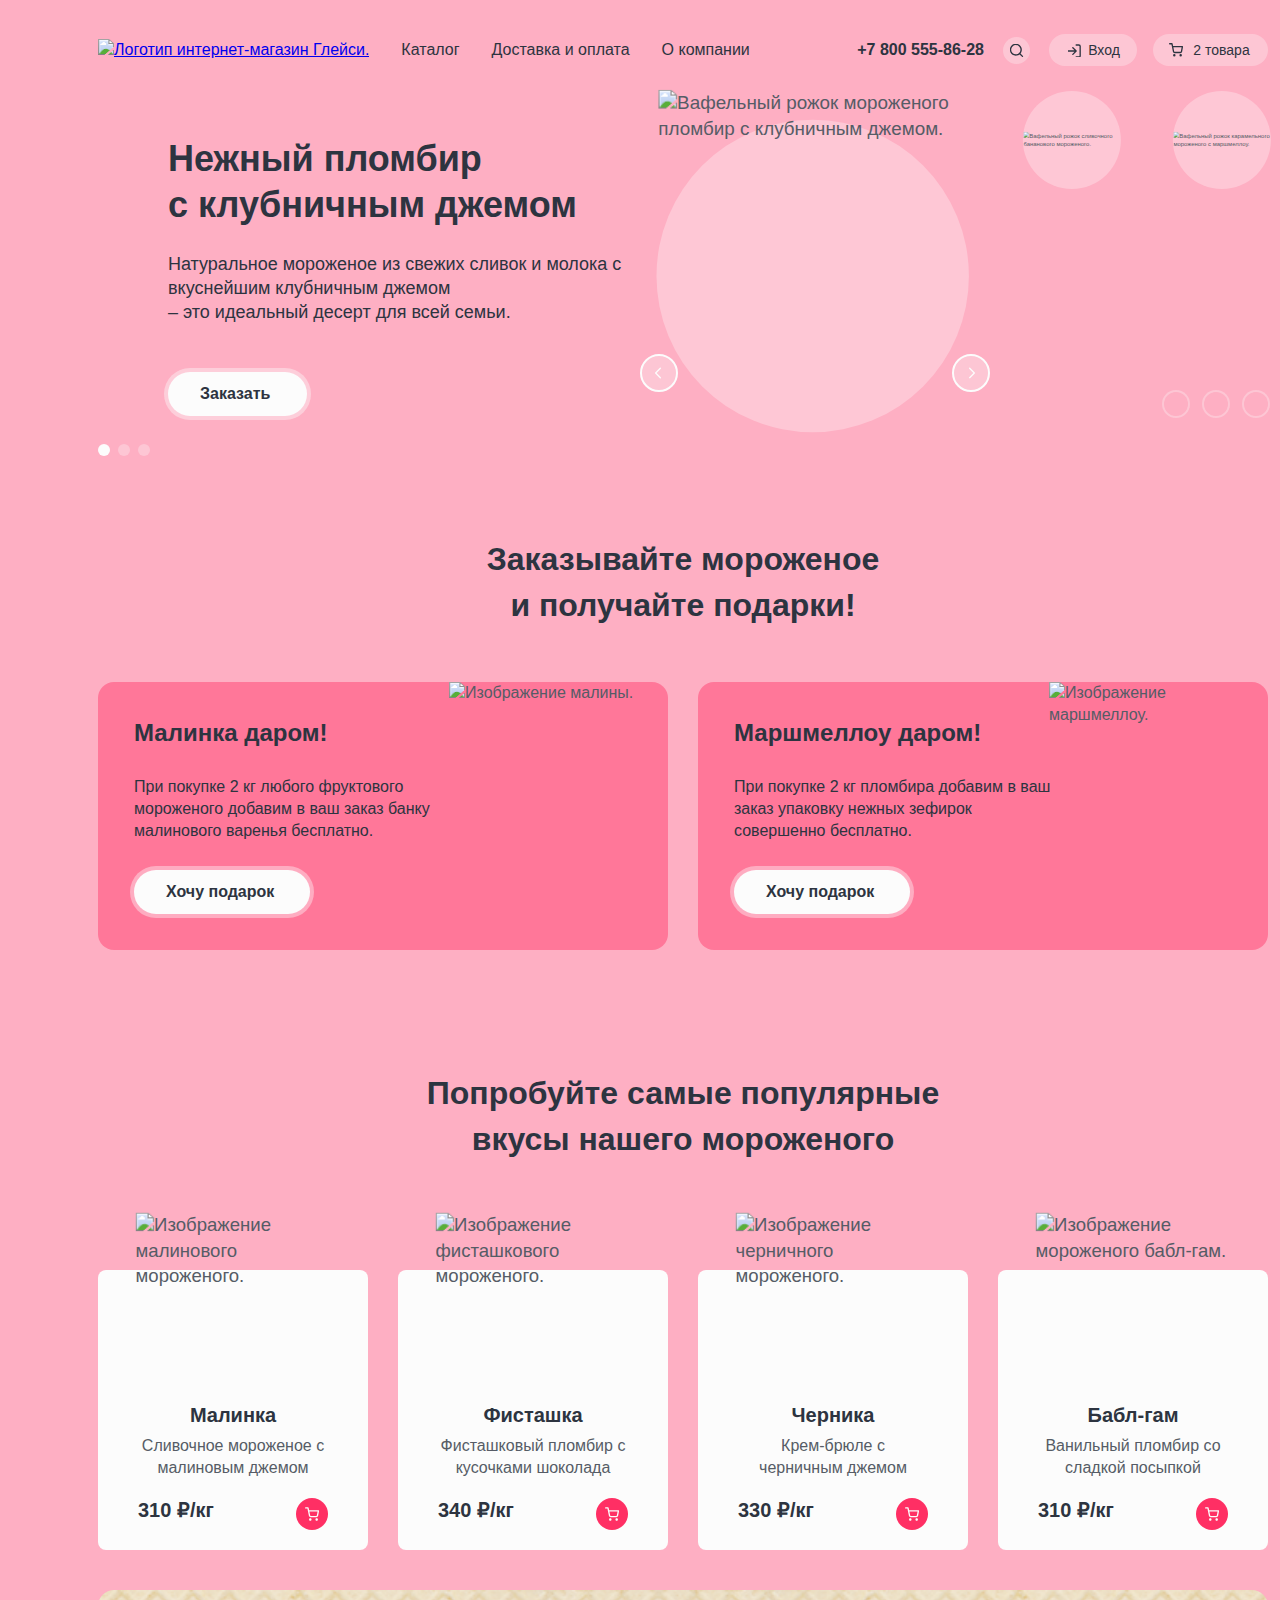
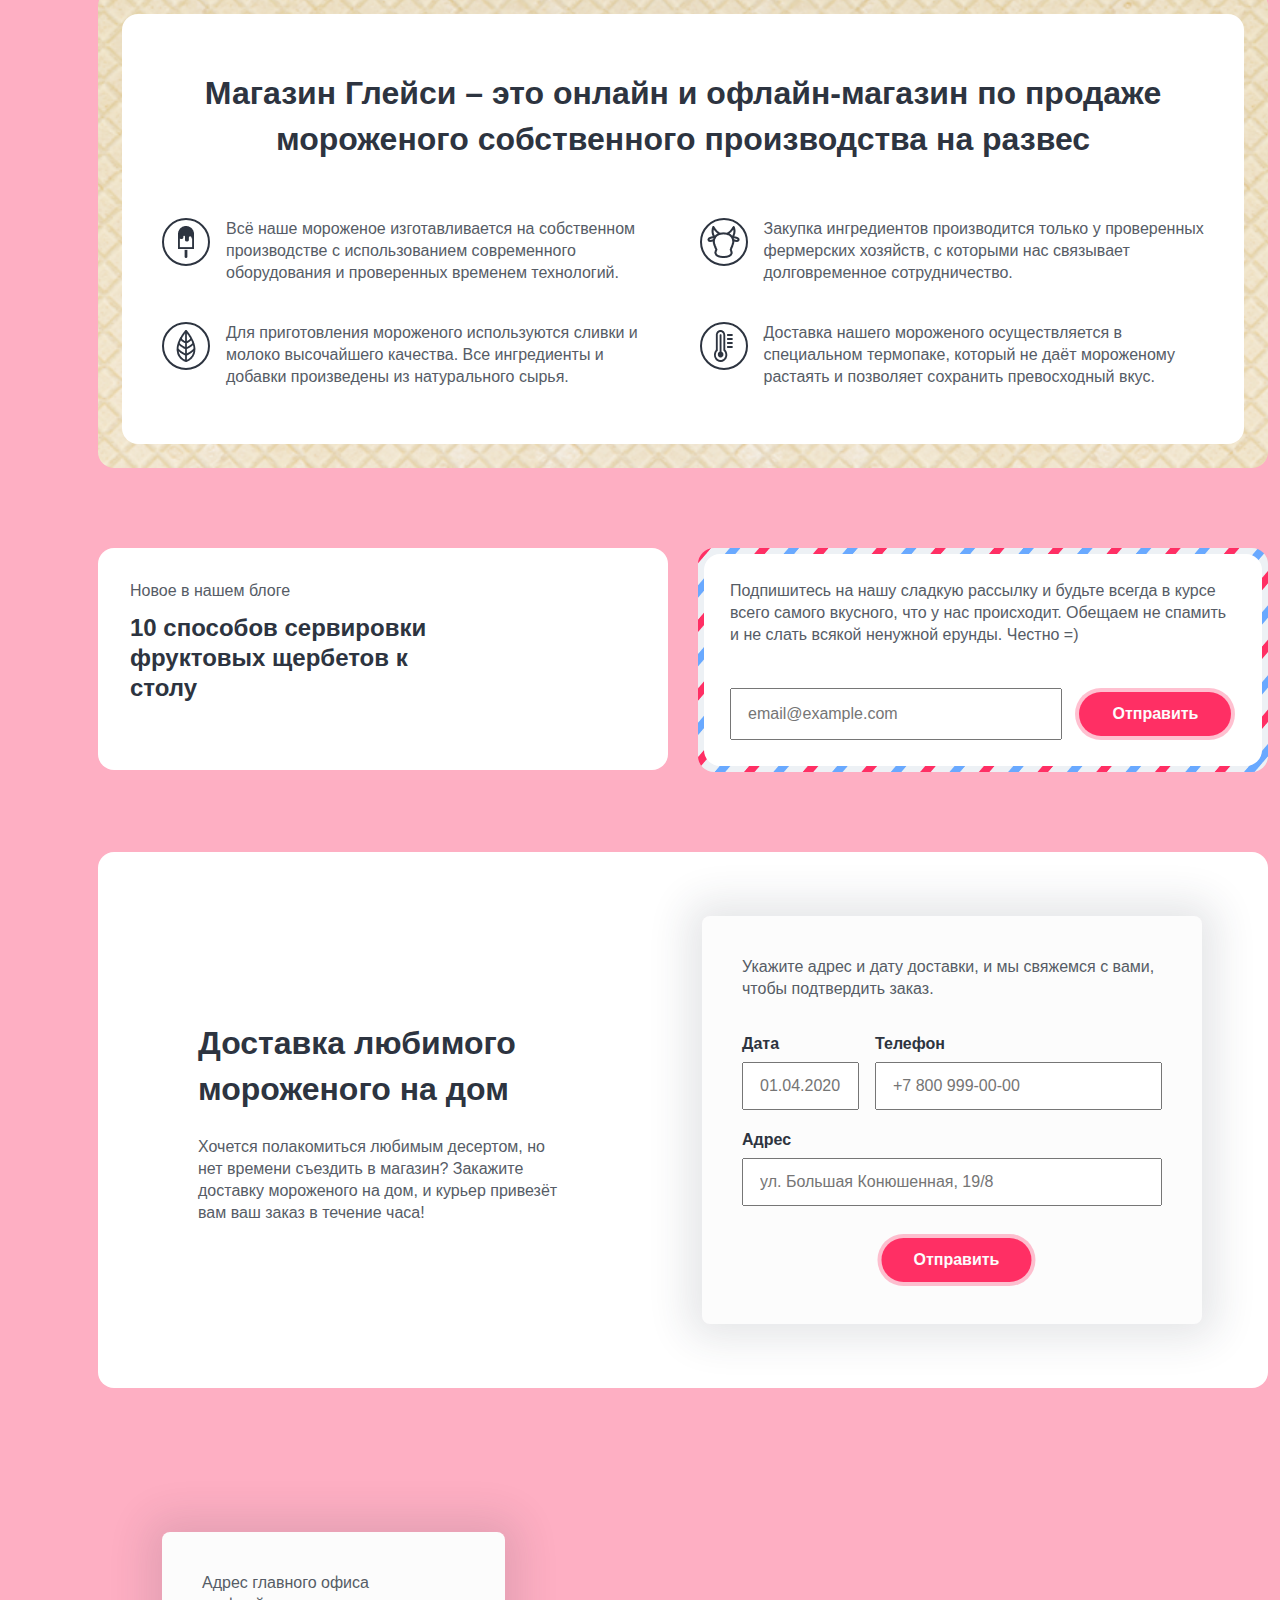
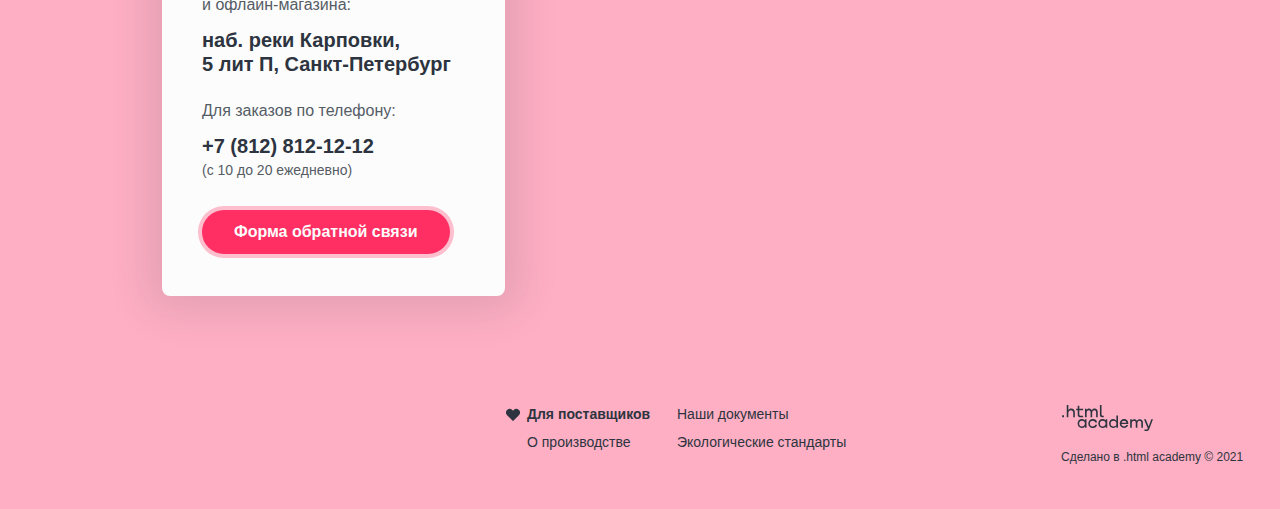
==== commit a3febe19: "JS для слайдера" ====
--- a/index.html
+++ b/index.html
@@ -56,81 +56,100 @@
       <!-- Слайдер -->
       <section class="slider">
         <h2 class="visually-hidden">Слайдер с популярными вкусами.</h2>
-        <div class=" slider-wrapper ">
-          <div class="slider-slide">
+        <div class="slider-slides">
+          <div class="slider-slide slider-slide--active" data-class="color-pink">
             <div class="slider-content">
-              <h3 class="slider-title">Нежный пломбир <br>с клубничным джемом</h3>
-              <p class="slider-description">Натуральное мороженое из свежих сливок <br> и молока с вкуснейшим клубничным
-                джемом <br> –это идеальный десерт для всей семьи. </p>
-              <a class="slider-link button-primary" href="#">Заказать</a>
-            </div>
-            <div class="slider-img">
-              <img src="images/slider-1.png" width=" 306" height=" 507" alt="Изображение пломбира с клубничным джемом.">
-            </div>
-          </div>
-          <!-- <div class="slider-slide">
+              <h3 class="slider-title">Нежный пломбир с&nbsp;клубничным джемом</h3>
+              <p class="slider-description">Натуральное мороженое из свежих сливок
+                и&nbsp;молока с вкуснейшим клубничным джемом <br> – это&nbsp;идеальный десерт для всей семьи. </p>
+              <a class="button-primary slider-link" href="#">Заказать</a>
+            </div>
+            <div class="slider-images">
+              <div class="slider-image">
+                <img src="images/slider-1.png" alt="Вафельный рожок мороженого пломбир с клубничным джемом." width="306"
+                  height="507">
+              </div>
+            </div>
+          </div>
+          <div class="slider-slide" data-class="color-blue">
             <div class="slider-content">
               <h3 class="slider-title">Сливочное мороженое со вкусом банана</h3>
               <p class="slider-description">Сливочное мороженое с ярким банановым вкусом подарит вам свежесть и
                 наслаждение даже в самый жаркий летний день. </p>
-              <a class="slider-link button-primary" href="#">Заказать</a>
-            </div>
-            <div class="slider-img">
-              <img src="images/slider-2.png" width=" 306" height=" 507" alt="Изображение мороженого со вкусом банана.">
-            </div>
-          </div>
-          <div class="slider-slide">
+              <a class="button-primary slider-link" href="#">Заказать</a>
+            </div>
+            <div class="slider-images">
+              <div class="slider-image">
+                <img src="images/slider-2.png" alt="Вафельный рожок сливочного бананового мороженого." width="306"
+                  height="507">
+              </div>
+            </div>
+          </div>
+          <div class="slider-slide" data-class="color-yellow">
             <div class="slider-content">
               <h3 class="slider-title">Карамельный пломбир с маршмеллоу</h3>
               <p class="slider-description">Необычный сладкий десерт с карамельным топпингом и кусочками зефира завоюет
                 сердца сладкоежек всех возрастов.</p>
-              <a class="slider-link button-primary" href="#">Заказать</a>
-            </div>
-            <div class="slider-img">
-              <img src="images/slider-3.png" width=" 306" height=" 507"
-                alt="Изображение карамельного пломбира с маршмеллоу.">
-            </div>
-          </div> -->
-          <!-- Пагинация слайдов -->
+              <a class="button-primary slider-link" href="#">Заказать</a>
+            </div>
+            <div class="slider-images">
+              <div class="slider-image">
+                <img src="images/slider-3.png" alt="Вафельный рожок карамельного мороженого с маршмеллоу." width="306"
+                  height="507">
+              </div>
+            </div>
+          </div>
+        </div>
+        <!-- Стерлочки слайдера -->
+        <div class="slider-toggles">
+          <button class="slider-toggle prev-slide-button" type="button">
+            <span class="visually-hidden">Предыдущий слайд.</span>
+            <svg width="16" height="16" viewBox="0 0 16 16" fill="none" xmlns="http://www.w3.org/2000/svg">
+              <path fill-rule="evenodd" clip-rule="evenodd"
+                d="M9.803 3.805a.665.665 0 1 0-.94-.94L4.195 7.533a.665.665 0 0 0-.003.938l.004.003 4.668 4.668a.665.665 0 1 0 .94-.94L5.605 8.003l4.198-4.198Z"
+                fill="currentColor" />
+            </svg>
+          </button>
+          <button class="slider-toggle next-slide-button" type="button">
+            <span class="visually-hidden">Следующий слайд.</span>
+            <svg width="16" height="16" viewBox="0 0 16 16" fill="none" xmlns="http://www.w3.org/2000/svg">
+              <path fill-rule="evenodd" clip-rule="evenodd"
+                d="M7.135 2.865a.665.665 0 1 0-.94.94l4.201 4.201-4.201 4.202a.665.665 0 0 0 .94.94l4.669-4.669.003-.002c.26-.26.26-.681 0-.94L7.135 2.864Z"
+                fill="currentColor" />
+            </svg>
+          </button>
+        </div>
+        <!-- Пагинация слайдера -->
+        <div class="slider-footer">
           <div class="slider-pagination">
-            <button class="slider-pagination-button is-active " type="button">
-              <span class="visually-hidden">1 фото</span>
+            <button class="slider-pagination-button is-active" type="button">
+              <span class="visually-hidden">Первый товар.</span>
             </button>
             <button class="slider-pagination-button" type="button">
-              <span class="visually-hidden">2 фото</span>
+              <span class="visually-hidden">Второй товар.</span>
             </button>
             <button class="slider-pagination-button" type="button">
-              <span class="visually-hidden">3 фото</span>
+              <span class="visually-hidden">Третий товар.</span>
             </button>
           </div>
-          <!-- Стрелочки вперед/назад -->
-          <div class="buttons-wrapper">
-            <button class="slider-button previous-slide" type="button">
-              <span class=" visually-hidden">Назад</span>
-            </button>
-            <button class="slider-button next-slide" type="button">
-              <span class="visually-hidden">Вперед</span>
-            </button>
-          </div>
-        </div>
-        <!-- Cписок соцсетей -->
-        <ul class="social-list">
-          <li class="social-item">
-            <a class="social-link tg-link" href="https://t.me/htmlacademy ">
-              <span class="visually-hidden">Телеграм.</span>
-            </a>
-          </li>
-          <li class="social-item">
-            <a class="social-link vk-link" href="https://vk.com/htmlacademy ">
-              <span class="visually-hidden">Вконтакте.</span>
-            </a>
-          </li>
-          <li class="social-item">
-            <a class="social-link yt-link" href="https://www.youtube.com/user/htmlacademyru ">
-              <span class="visually-hidden">Ютуб.</span>
-            </a>
-          </li>
-        </ul>
+          <!-- Cписок соцсетей -->
+          <ul class="social-list">
+            <li class="social-item">
+              <a class="social-link tg-link" href="https://t.me/htmlacademy ">
+                <span class="visually-hidden">Телеграм.</span>
+              </a>
+            </li>
+            <li class="social-item">
+              <a class="social-link vk-link" href="https://vk.com/htmlacademy ">
+                <span class="visually-hidden">Вконтакте.</span>
+              </a>
+            </li>
+            <li class="social-item">
+              <a class="social-link yt-link" href="https://www.youtube.com/user/htmlacademyru ">
+                <span class="visually-hidden">Ютуб.</span>
+              </a>
+            </li>
+          </ul>
       </section>
       <!-- Акции -->
       <section class="promo">
@@ -216,37 +235,41 @@
           <h2 class="advantages-title">Магазин Глейси – это онлайн и офлайн-магазин по продаже мороженого собственного
             производства на развес</h2>
           <ul class="advantages-list">
-            <li class="advantages-item">Всё наше мороженое изготавливается на собственном производстве с использованием
+            <li class="advantages-item advantages-item-one">Всё наше мороженое изготавливается на собственном производстве с использованием
               современного оборудования и проверенных временем технологий.</li>
-            <li class="advantages-item">Закупка ингредиентов производится только у проверенных фермерских хозяйств, с
+            <li class="advantages-item advantages-item-two">Закупка ингредиентов производится только у проверенных фермерских хозяйств, с
               которыми нас связывает долговременное сотрудничество.</li>
-            <li class="advantages-item">Для приготовления мороженого используются сливки и молоко высочайшего качества.
+            <li class="advantages-item advantages-item-three">Для приготовления мороженого используются сливки и молоко высочайшего качества.
               Все ингредиенты и добавки произведены из натурального сырья.</li>
-            <li class="advantages-item">Доставка нашего мороженого осуществляется в специальном термопаке, который не
+            <li class="advantages-item advantages-item-four">Доставка нашего мороженого осуществляется в специальном термопаке, который не
               даёт мороженому растаять и позволяет сохранить превосходный вкус.</li>
           </ul>
         </div>
       </section>
       <!-- Блог и подписка на рассылку -->
-      <section class="newsletter">
-        <h2 class="visually-hidden">Блог и подписка на рассылку.</h2>
-        <div class="blog-wrapper">
-          <h3 class="blog-title">Новое в нашем блоге</h3>
-          <h4 class="blog-subtitle">10 способов сервировки фруктовых щербетов
-            к столу</h4>
-        </div>
-        <h3 class="visually-hidden">Подпишитесь на рассылку.</h3>
-        <div class="newsletter-wrapper">
-          <p class="newsletter-info">Подпишитесь на нашу сладкую рассылку и будьте всегда
-            в курсе всего самого вкусного, что у нас происходит. Обещаем не спамить и не слать всякой ненужной ерунды.
-            Честно =)</p>
-          <form class="newsletter-form" action="https://echo.htmlacademy.ru/" method="post">
-            <input class="newsletter-input" id="email" type="email" placeholder="email@example.com" name="email"
-              required />
-            <button class="newsletter-button button-secondary" type="submit">Отправить</button>
-          </form>
-        </div>
-      </section>
+      <div class="section-wrapper">
+        <section class="blog">
+          <h2 class="visually-hidden">Блог.</h2>
+          <div class="blog-wrapper">
+            <h3 class="blog-title">Новое в нашем блоге</h3>
+            <h4 class="blog-subtitle">10 способов сервировки фруктовых щербетов
+              к столу</h4>
+          </div>
+        </section>
+        <section class="newsletter">
+          <h3 class="visually-hidden">Подпишитесь на рассылку.</h3>
+          <div class="newsletter-wrapper">
+            <p class="newsletter-info">Подпишитесь на нашу сладкую рассылку и будьте всегда
+              в курсе всего самого вкусного, что у нас происходит. Обещаем не спамить и не слать всякой ненужной ерунды.
+              Честно =)</p>
+            <form class="newsletter-form" action="https://echo.htmlacademy.ru/" method="post">
+              <input class="newsletter-input" id="email" type="email" placeholder="email@example.com" name="email"
+                required />
+              <button class="newsletter-button button-secondary" type="submit">Отправить</button>
+            </form>
+          </div>
+        </section>
+      </div>
       <!-- Доставка -->
       <section class="delivery">
         <div class="delivery-wrapper">
@@ -357,6 +380,7 @@
       </div>
     </footer>
   </div>
+  <script src="js/index.js"></script>
 </body>
 
 </html>
--- a/styles/styles.css
+++ b/styles/styles.css
@@ -119,7 +119,7 @@
 
 .page-header {
   display: flex;
-  padding: 24px 0 38px 0;
+  padding: 24px 0 20px 0;
   align-items: center;
 }
 
@@ -196,7 +196,7 @@
   position: relative;
   min-width: 88px;
   margin-right: 16px;
-  padding: 6px 16px;
+  padding: 6px 13px 6px 35px;
   font-size: 14px;
   line-height: 20px;
   color: #2D3440;
@@ -210,7 +210,7 @@
   content: "";
   position: absolute;
   top: 50%;
-  left: 19%;
+  left: 28%;
   width: 13px;
   height: 13px;
   transform: translate(-50%, -50%);
@@ -229,7 +229,7 @@
   content: "";
   position: absolute;
   top: 50%;
-  left: 15%;
+  left: 20%;
   width: 15px;
   height: 14px;
   transform: translate(-50%, -50%);
@@ -245,52 +245,62 @@
 
 /* Slider */
 
+.color-pink {
+  background-color: #feafc3;
+}
+
+.color-blue {
+  background-color: #69a9ff;
+}
+
+.color-yellow {
+  background-color: #fcc850;
+}
+
 .slider {
   position: relative;
-  padding-bottom: 40px;
+  padding-left: 70px;
+  margin-bottom: 40px;
+}
+
+.slider-slides {
+  display: flex;
 }
 
 .slider-slide {
-  display: grid;
-  grid-template-columns: 560px 1fr;
+  width: 150px;
+}
+
+.slider-slide--active .slider-content {
+  display: block;
+}
+
+.slider-slide--active {
+  order: -1;
+  width: 800px;
+  display: grid;
+  grid-template-columns: 470px 630px;
 }
 
 .slider-content {
-  padding: 118px 27px 114px 70px;
+  display: none;
+  align-self: center;
+  padding: 40px 0;
 }
 
 .slider-title {
-  margin: 0 0 24px 0;
-  padding: 0;
+  margin: 0 0 24px;
+  font-weight: 900;
   font-size: 36px;
   line-height: 46px;
-  font-weight: 900;
-  color: #2D3440;
+  color: #2d3440;
 }
 
 .slider-description {
-  margin: 0 0 48px 0;
-  padding: 0;
+  margin: 0 0 48px;
   font-size: 18px;
   line-height: 24px;
-  color: #2D3440;
-}
-
-.slider-img {
-  position: relative;
-}
-
-.slider-img::before {
-  position: absolute;
-  content: "";
-  width: 312px;
-  height: 312px;
-  top: 50%;
-  left: 26%;
-  transform: translate(-50%, -50%);
-  border-radius: 50%;
-  background-color: #ffcbd8;
-  z-index: -1;
+  color: #2d3440;
 }
 
 .slider-link {
@@ -299,50 +309,85 @@
   color: #2D3440;
 }
 
-/* Slider buttons */
-
-.slider-button {
-  position: absolute;
-  top: 255px;
+.slider-images {
+  display: grid;
+  grid-template-columns: 306px 123px 123px;
+  column-gap: 15px;
+  transform: scale(0.37);
+}
+
+.slider-image {
+  position: relative;
+  padding: 22px;
+}
+
+.slider-image::before {
+  position: absolute;
+  content: "";
+  width: 265px;
+  height: 265px;
+  border-radius: 50%;
+  background-color: rgba(255, 255, 255, 0.3);
+  z-index: -1;
+  top: 50%;
+  left: 50%;
+  transform: translate(-50%, -50%);
+}
+
+.slider-slide--active .slider-images {
+  transform: scale(1.179) translate(43px, 0px);
+}
+
+/* Slider arrows */
+
+.slider-toggles {
+  position: absolute;
+  top: 258px;
+  left: 542px;
+  display: flex;
+  justify-content: space-between;
+  width: 350px;
+}
+
+.slider-toggle {
+  display: flex;
+  justify-content: center;
+  align-items: center;
   width: 38px;
   height: 38px;
   border-radius: 50%;
+  border: 2px solid #fcfcfc;
+  color: #fcfcfc;
   background-color: rgba(252, 252, 252, 0.3);
-  border: 2px solid #fcfcfc;
-}
-
-.previous-slide {
-  top: 45%;
-  left: 48%;
-  transform: translate(-50%, -53%) rotate(180deg);
-  background-image: url('../images/slider-arrow.svg');
-  background-position: center;
-  background-repeat: no-repeat;
-}
-
-.next-slide {
-  top: 45%;
-  transform: translate(-33%, -53%);
-  left: 74%;
-  background-image: url('../images/slider-arrow.svg');
-  background-position: center;
-  background-repeat: no-repeat;
+  cursor: pointer;
 }
 
 /* Slider pagination */
 
+.slider-pagination {
+  position: absolute;
+  left: 0;
+  bottom: 0;
+  display: grid;
+  grid-template-columns: repeat(3, 1fr);
+  gap: 8px;
+}
+
 .slider-pagination-button {
+  display: flex;
   width: 12px;
   height: 12px;
+  padding: 0;
   border-radius: 50%;
-  border: none;
   background-color: #fcfcfc;
   opacity: 0.3;
+  border: none;
+  cursor: pointer;
 }
 
 .slider-pagination-button.is-active {
-  background-color: #fcfcfc;
   opacity: 1;
+  pointer-events: none;
 }
 
 /* Social */
@@ -390,11 +435,12 @@
 
 .promo {
   padding: 40px 0;
+  margin-bottom: 40px;
 }
 
 .promo-title {
   margin: 0;
-  padding: 0 368px 55px 368px;
+  padding: 0 368px 54px 368px;
   font-size: 32px;
   line-height: 46px;
   font-weight: 900;
@@ -539,11 +585,17 @@
 /* Advantages*/
 
 .advantages {
-  padding: 40px 0;
+  padding: 24px;
+  background-image: url('../images/waffle-bg.png');
+  border-radius: 16px;
+  background-repeat: no-repeat;
+  background-position: center;
+  background-size: cover;
+  margin-bottom: 80px;
 }
 
 .advantages-content {
-  padding: 80px 63px;
+  padding: 56px 40px;
   background-color: #ffffff;
   border-radius: 16px;
 }
@@ -568,17 +620,47 @@
 }
 
 .advantages-item {
+  position: relative;
   margin: 0;
   padding: 0 0 0 64px;
 }
 
+.advantages-item::before {
+  content: "";
+  position: absolute;
+  width: 48px;
+  height: 48px;
+  top: 0;
+  left: 0;
+  border-radius: 50%;
+  border: 2px solid #2d3440;
+  background-position: center;
+  background-repeat: no-repeat;
+}
+
+.advantages-item-one::before {
+  background-image: url('../images/ice-cream.png');
+}
+
+.advantages-item-two::before {
+  background-image: url('../images/cow.png');
+}
+
+.advantages-item-three::before {
+  background-image: url('../images/leaf.png');
+}
+
+.advantages-item-four::before {
+  background-image: url('../images/thermometer.png');
+}
+
 /* Blog and newsletter */
 
-.newsletter {
+.section-wrapper {
   display: grid;
   grid-template-columns: repeat(2, 570px);
   gap: 30px;
-  padding: 40px 0;
+  margin-bottom: 80px;
 }
 
 /* Blog */
@@ -611,8 +693,17 @@
 
 /* Newsletter */
 
+.newsletter {
+  padding: 6px;
+  background-image: url('../images/newsletter-bg.png');
+  border-radius: 16px;
+  background-repeat: no-repeat;
+  background-position: center;
+  background-size: cover;
+}
+
 .newsletter-wrapper {
-  padding: 32px;
+  padding: 26px;
   background-color: #ffffff;
   border-radius: 16px;
 }
@@ -638,7 +729,7 @@
 /* Delivery */
 
 .delivery {
-  padding: 40px 0 80px 0;
+  margin-bottom: 80px;
 }
 
 .delivery-wrapper {
@@ -648,7 +739,7 @@
   padding: 64px;
   background-image: url('../images/delivery-bg.jpg');
   background-size: 105%;
-  background-position: -2px -142px;
+  background-position: -1px -139px;
   border-radius: 16px;
   background-color: #ffffff;
 }
@@ -864,8 +955,8 @@
   content: "";
   width: 14px;
   height: 13px;
-  top: 0;
-  left: 0;
+  top: 4px;
+  left: 3px;
   background-image: url('../images/footer-heart.svg');
 }
 
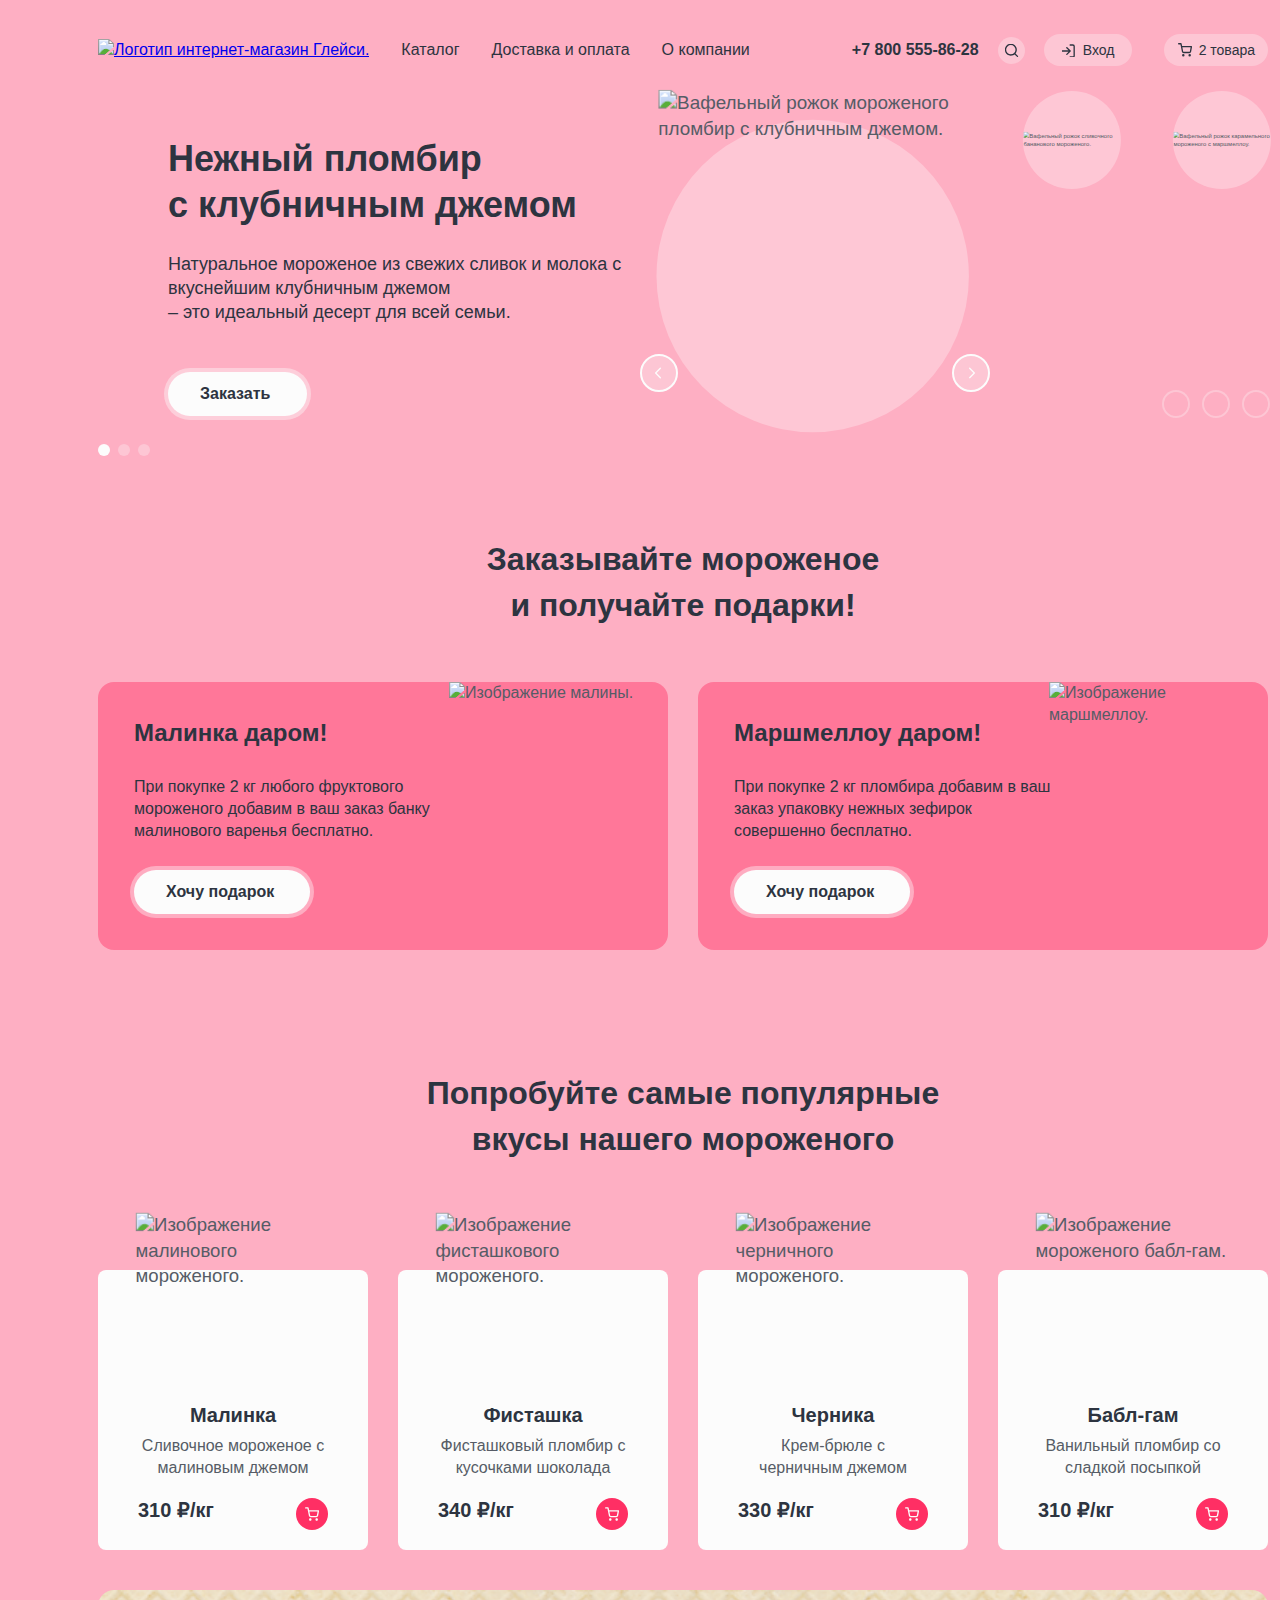
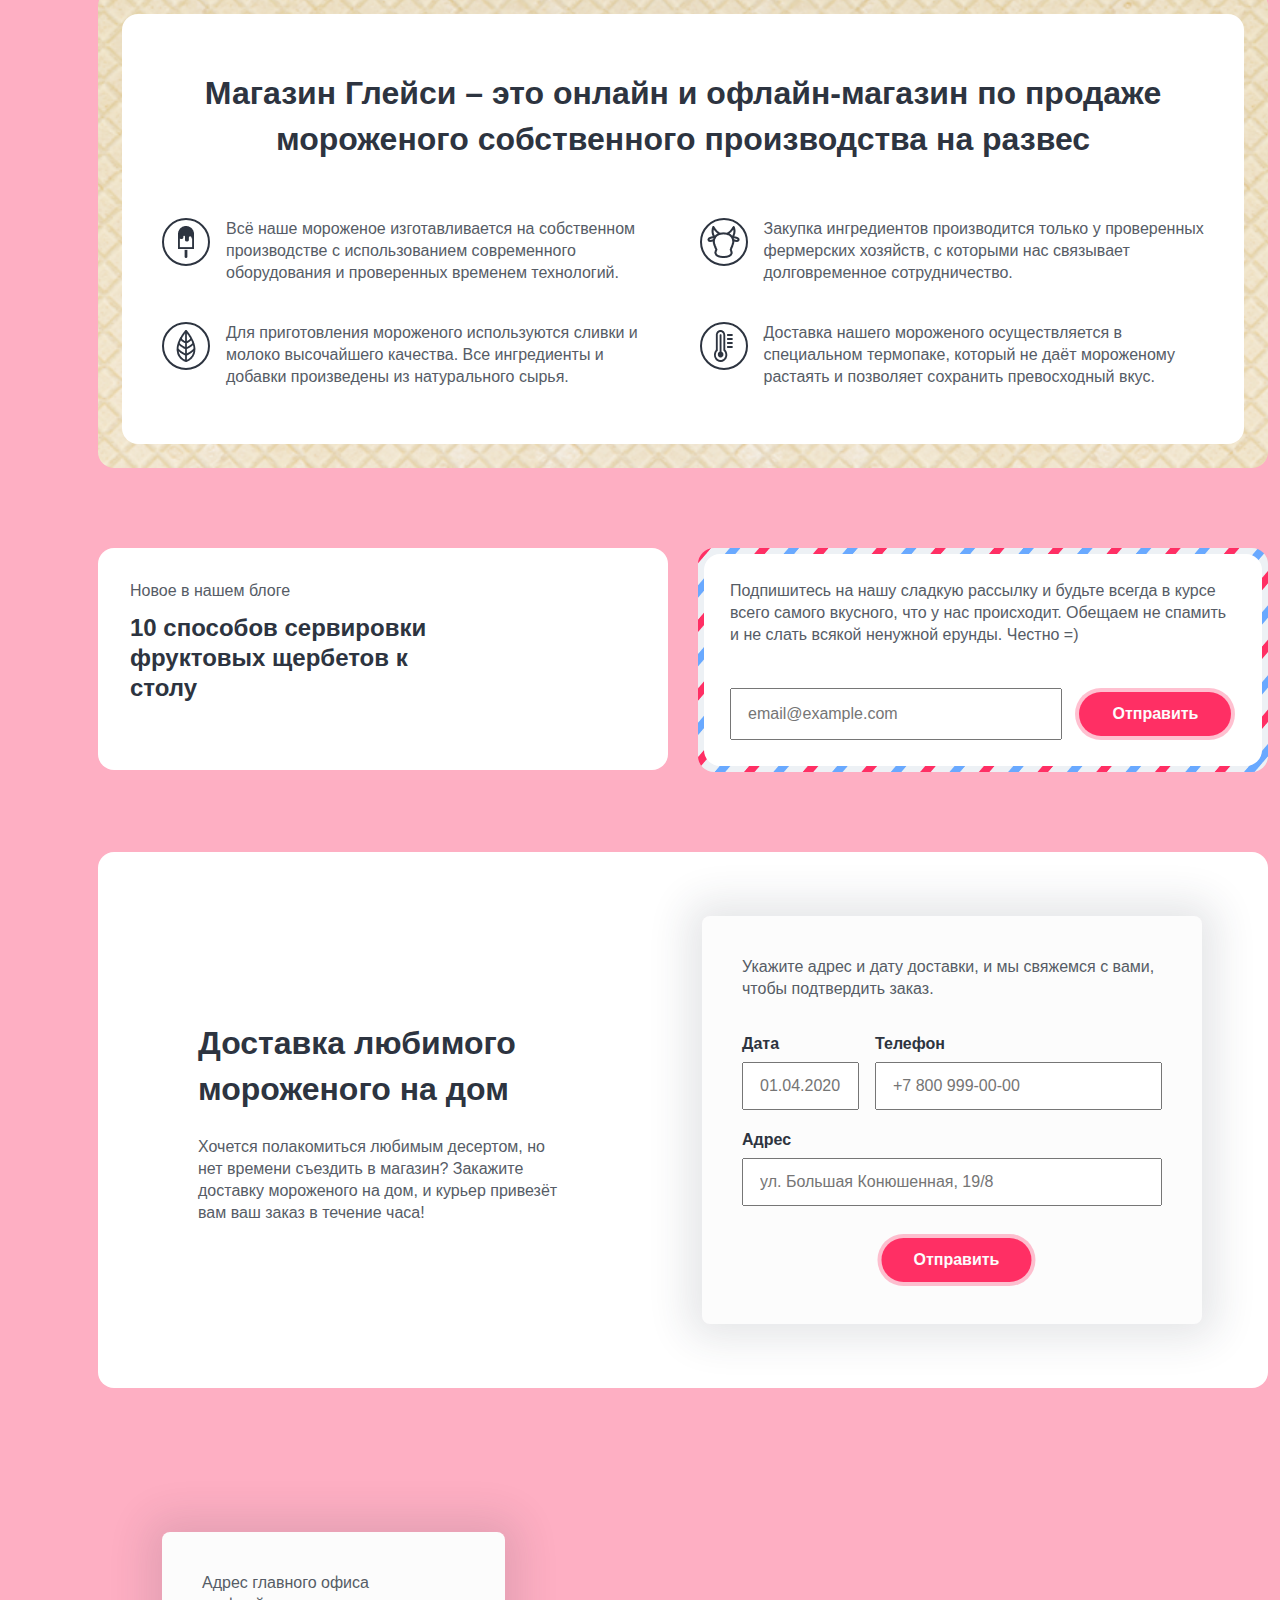
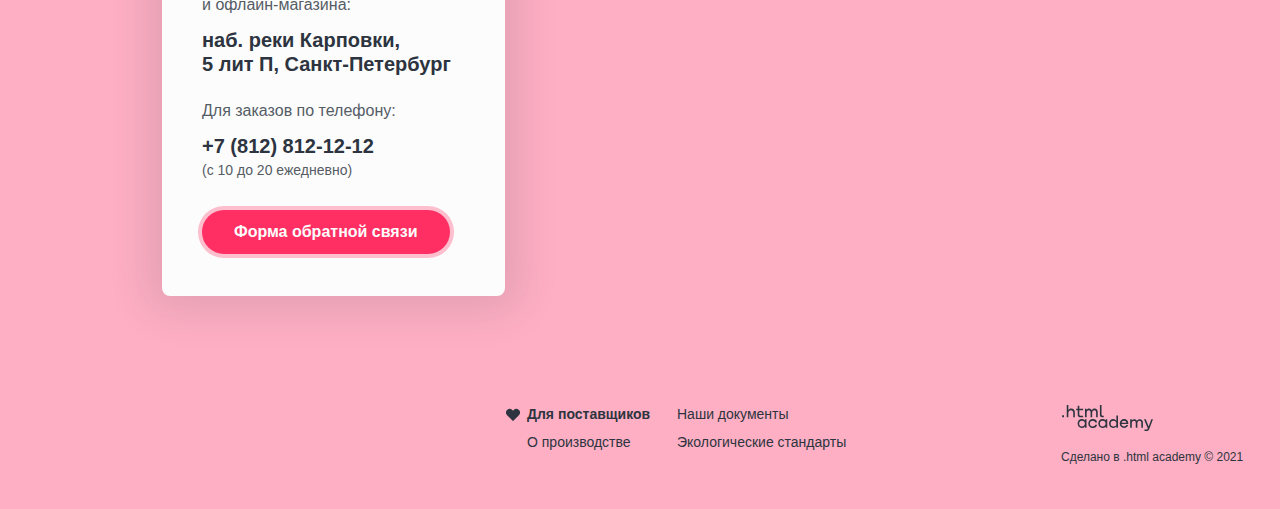
==== commit 618550ab: "Модальное окно" ====
--- a/index.html
+++ b/index.html
@@ -21,6 +21,23 @@
         <ul class="navigation-list">
           <li class="navigation-item">
             <a class="navigation-link" href="catalog.html">Каталог</a>
+            <div class="catalog-popup">
+              <span class="catalog-popup-title">Новинки</span>
+              <ul class="catalog-popup-list">
+                <li class="catalog-popup-item">
+                  <a class="catalog-popup-link" href="catalog.html">Сливочное</a>
+                </li>
+                <li class="catalog-popup-item">
+                  <a class="catalog-popup-link" href="#">Щербеты</a>
+                </li>
+                <li class="catalog-popup-item">
+                  <a class="catalog-popup-link" href="#">Фруктовый&nbsp;лед</a>
+                </li>
+                <li class="catalog-popup-item">
+                  <a class="catalog-popup-link" href="#">Мелорин</a>
+                </li>
+              </ul>
+            </div>
           </li>
           <li class="navigation-item">
             <a class="navigation-link" href="#">Доставка и оплата</a>
@@ -37,17 +54,71 @@
         <div class="search-wrapper">
           <button class="search-button" type="button"></button>
           <div class="search-popup">
+            <form class="search-popup-form" action="https://echo.htmlacademy.ru/" method="post">
+              <input class="search-popup-input" type="search" placeholder="Поиск по сайту">
+            </form>
           </div>
         </div>
         <!-- Кнопка войти -->
         <div class="login-wrapper">
           <button class="login-button" type="button">Вход</button>
-          <div class="login-popup"></div>
+          <div class="login-popup">
+            <h2 class="login-popup-title">Личный кабинет</h2>
+            <form class="login-popup-form" action="https://echo.htmlacademy.ru/" method="post">
+              <input class="login-popup-input" type="email" placeholder="email@example.com" required>
+              <input class="login-popup-input input-password " type="password" required>
+              <button class="login-popup-button button-secondary" type="submit">Войти</button>
+              <ul class="help-list">
+                <li>
+                  <a class="help-link " href="#">Забыли пароль?</a>
+                </li>
+                <li>
+                  <a class="help-link" href="#">Регистрация</a>
+                </li>
+              </ul>
+            </form>
+          </div>
         </div>
         <!-- Корзина -->
         <div class="basket-wrapper">
           <button class="basket-button" type="button">2 товара</button>
-          <div class="basket-popup"></div>
+          <!-- Если в корзине нет товаров, то к basket-popup добавить класс is-empty -->
+          <div class="basket-popup is-empty">
+            <h3 class="basket-title">Корзина</h3>
+            <ul class="basket-list">
+              <li class="basket-item">
+                <a class="basket-link" href="#">
+                  <img class="basket-img" src="images/catalog-card-1.png" width="46" height="46"
+                    alt="Шарик малинового мороженого.">
+                  <div class="basket-wrapper">
+                    <p class="basket-description">Малинка</p>
+                    <p class="basket-quantity">1 кг х 310 ₽</p>
+                  </div>
+                  <span class="basket-price">310 ₽</span>
+                </a>
+                <button class="basket-close-button" type="button">
+                  <span class="visually-hidden">Удалить товар из корзины.</span>
+                </button>
+              <li class="basket-item">
+                <a class="basket-link" href="#">
+                  <img class="basket-img" src="images/catalog-card-4.png" width="46" height="46"
+                    alt="Шарик мороженого бабл-гам.">
+                  <div class="basket-wrapper">
+                    <p class="basket-description">Бабл-гам</p>
+                    <span class="basket-quantity">1,5 кг х 320 ₽</span>
+                  </div>
+                  <span class="basket-price">320 ₽</span>
+                </a>
+                <button class="basket-close-button" type="button">
+                  <span class="visually-hidden">Удалить товар из корзины.</span>
+                </button>
+            </ul>
+            <div class="basket-wrapper-total ">
+              <button class="button-secondary ">Оформить заказ</button>
+              <span class="basket-price-total">Итого: 790 ₽</span>
+            </div>
+            <div class="basket-popup-empty">Ваша корзина пока пуста</div>
+          </div>
         </div>
       </div>
     </header>
@@ -235,13 +306,17 @@
           <h2 class="advantages-title">Магазин Глейси – это онлайн и офлайн-магазин по продаже мороженого собственного
             производства на развес</h2>
           <ul class="advantages-list">
-            <li class="advantages-item advantages-item-one">Всё наше мороженое изготавливается на собственном производстве с использованием
+            <li class="advantages-item advantages-item-one">Всё наше мороженое изготавливается на собственном
+              производстве с использованием
               современного оборудования и проверенных временем технологий.</li>
-            <li class="advantages-item advantages-item-two">Закупка ингредиентов производится только у проверенных фермерских хозяйств, с
+            <li class="advantages-item advantages-item-two">Закупка ингредиентов производится только у проверенных
+              фермерских хозяйств, с
               которыми нас связывает долговременное сотрудничество.</li>
-            <li class="advantages-item advantages-item-three">Для приготовления мороженого используются сливки и молоко высочайшего качества.
+            <li class="advantages-item advantages-item-three">Для приготовления мороженого используются сливки и молоко
+              высочайшего качества.
               Все ингредиенты и добавки произведены из натурального сырья.</li>
-            <li class="advantages-item advantages-item-four">Доставка нашего мороженого осуществляется в специальном термопаке, который не
+            <li class="advantages-item advantages-item-four">Доставка нашего мороженого осуществляется в специальном
+              термопаке, который не
               даёт мороженому растаять и позволяет сохранить превосходный вкус.</li>
           </ul>
         </div>
@@ -379,6 +454,23 @@
         </p>
       </div>
     </footer>
+    <!-- Модальное окно -->
+    <div class="modal-container">
+      <div class="modal">
+        <button class="modal-close-button">
+          <span class="visually-hidden">Закрыть</span>
+        </button>
+        <section class="modal-content">
+          <h2 class="modal-title">Мы обязательно ответим вам!</h2>
+          <form class="modal-form" action="https://echo.htmlacademy.ru/" method="post">
+            <input class="modal-input modal-name" type="text" placeholder="Имя и фамилия" name="name">
+            <input class="modal-input modal-email" type="email" placeholder="email@example.com" name="email" required>
+            <input class="modal-input modal-appeal" type="text" placeholder="В свободной форме" name="appeal">
+            <button class=" modal-button button-secondary">Отправить</button>
+          </form>
+        </section>
+      </div>
+    </div>
   </div>
   <script src="js/index.js"></script>
 </body>
--- a/styles/styles.css
+++ b/styles/styles.css
@@ -125,6 +125,11 @@
 
 /* Navigation */
 
+.header-wrapper {
+  display: flex;
+  margin-left: auto;
+}
+
 .navigation-list {
   display: flex;
   flex-wrap: wrap;
@@ -142,9 +147,70 @@
   color: #2D3440;
 }
 
-.header-wrapper {
-  display: flex;
-  margin-left: auto;
+.navigation-item {
+  position: relative;
+}
+
+.catalog-popup {
+  position: absolute;
+  top: 40px;
+  left: 10px;
+  padding: 16px 13px 14px 16px;
+  background-color: #fcfcfc;
+  box-shadow: 0 8px 16px rgba(45, 52, 64, 0.12);
+  border-radius: 4px;
+  z-index: 2;
+  display: none;
+}
+
+.catalog-popup-title {
+  position: relative;
+  display: block;
+  margin: 0 0 22px 0;
+  font-size: 14px;
+  line-height: 20px;
+  font-weight: 700;
+  color: #2D3440;
+}
+
+.catalog-popup-title::after {
+  position: absolute;
+  content: "";
+  width: 100%;
+  height: 1px;
+  bottom: -15px;
+  left: 0;
+  background-color: #b9b9b9;
+
+}
+
+.catalog-popup-list {
+  margin: 0;
+  padding: 0;
+  list-style-type: none;
+}
+
+.catalog-popup-item {
+  padding: 0;
+  margin-bottom: 12px;
+}
+
+.catalog-popup-item:last-child {
+  margin-bottom: 0;
+}
+
+.catalog-popup-link {
+  text-decoration: none;
+  color: #2d3440;
+}
+
+.catalog-popup:hover {
+  display: block;
+}
+
+.navigation-link:hover+.catalog-popup,
+.navigation-link:focus+.catalog-popup {
+  display: block;
 }
 
 /* Phone */
@@ -161,8 +227,10 @@
 /* Search */
 
 .search-wrapper {
+  position: relative;
   display: flex;
   align-items: center;
+  z-index: 1;
 }
 
 .search-button {
@@ -174,6 +242,7 @@
   border-radius: 50%;
   border: none;
   cursor: pointer;
+  z-index: 1;
 }
 
 .search-button::before {
@@ -189,7 +258,52 @@
   background-position: center;
 }
 
+.search-popup {
+  position: absolute;
+  top: 40px;
+  right: 19px;
+  width: 356px;
+  box-shadow: 0 8px 16px rgba(45, 52, 64, 0.12);
+  border-radius: 4px;
+  background-color: #fcfcfc;
+  display: none;
+}
+
+.search-popup::before {
+  position: absolute;
+  content: "";
+  width: 356px;
+  height: 30px;
+  top: -30px;
+  right: -20px;
+  z-index: -1;
+}
+
+.search-popup-form {
+  padding: 24px 16px;
+}
+
+.search-popup-input {
+  padding: 14px 16px;
+  width: 324px;
+  border-radius: 4px;
+  border: 1px solid #b9b9b9;
+}
+
+.search-popup:hover {
+  display: block;
+}
+
+.search-button:hover+.search-popup,
+.search-button:focus+.search-popup {
+  display: block;
+}
+
 /* Log-in */
+
+.login-wrapper {
+  position: relative;
+}
 
 .login-button,
 .basket-button {
@@ -204,6 +318,7 @@
   border-radius: 30px;
   background-color: rgba(252, 252, 252, 0.3);
   cursor: pointer;
+  z-index: 1;
 }
 
 .login-button::before {
@@ -218,10 +333,106 @@
   background-repeat: no-repeat;
 }
 
+.login-popup {
+  position: absolute;
+  top: 40px;
+  right: 16px;
+  padding: 48px 48px 52px 48px;
+  width: 420px;
+  background-color: #fcfcfc;
+  box-shadow: 0 15px 40px rgba(45, 52, 64, 0.12);
+  border-radius: 4px;
+  z-index: 2;
+  display: none;
+}
+
+.login-popup::before {
+  position: absolute;
+  content: "";
+  top: -20px;
+  right: 0;
+  width: 420px;
+  height: 20px;
+}
+
+.login-popup-form {
+  display: flex;
+  flex-wrap: wrap;
+}
+
+login-popup-title {
+  margin: 0 0 32px 0;
+  font-size: 24px;
+  line-height: 36px;
+  font-weight: 700;
+  color: #2d3440;
+}
+
+.login-popup-input {
+  padding: 14px 16px;
+  margin-bottom: 16px;
+  width: 324px;
+  font-family: inherit;
+  font-weight: 400;
+  font-size: 16px;
+  line-height: 20px;
+  border: 1px solid #b9b9b9;
+}
+
+.login-popup-input::placeholder {
+  color: #2d3440;
+}
+
+.input-password {
+  margin-bottom: 32px;
+}
+
+.login-popup-button {
+  margin-right: 23px;
+}
+
+.help-list {
+  padding: 0;
+  margin: 0;
+  list-style-type: none;
+}
+
+.help-link {
+  position: relative;
+  font-family: inherit;
+  font-size: 14px;
+  line-height: 20px;
+  text-decoration: none;
+  color: #2d3440;
+}
+
+.help-link::after {
+  position: absolute;
+  content: "";
+  width: 100%;
+  height: 1px;
+  bottom: 0;
+  left: 0;
+  background-color: #2d3440;
+}
+
+.login-popup:hover {
+  display: block;
+}
+
+.login-button:hover+.login-popup,
+.login-button:focus+.login-popup {
+  display: block;
+}
+
 /* Basket */
 
+.basket-wrapper {
+  position: relative;
+}
+
 .basket-button {
-  min-width: 115px;
+  max-width: 115px;
   margin-right: 0;
 }
 
@@ -236,6 +447,158 @@
   background-image: url('../images/basket.svg');
   background-repeat: no-repeat;
 }
+
+/* Basket popup */
+
+.basket-popup {
+  position: absolute;
+  background-color: #fcfcfc;
+  padding: 48px;
+  width: 441px;
+  top: 40px;
+  left: -337px;
+  box-shadow: 0 15px 40px rgba(45, 52, 64, 0.12);
+  border-radius: 4px;
+  z-index: 2;
+  display: none;
+}
+
+.basket-popup::before {
+  position: absolute;
+  content: "";
+  width: 441px;
+  height: 20px;
+  top: -20px;
+  left: 0;
+}
+
+.basket-popup:hover {
+  display: block;
+}
+
+.basket-button:hover+.basket-popup,
+.basket-button:focus+.basket-popup {
+  display: block;
+}
+
+.basket-wrapper:focus-within .basket-popup {
+  display: block;
+}
+
+.basket-title {
+  font-size: 24px;
+  line-height: 30px;
+  font-weight: 700;
+  color: #2d3440;
+  padding: 0;
+  margin: 0 0 32px 0;
+}
+
+.basket-list {
+  margin: 0 0 32px 0;
+  padding: 0;
+  list-style-type: none;
+  border-bottom: 1px solid #e7e7e7;
+}
+
+.basket-item {
+  display: grid;
+  grid-template-columns: 277px 16px;
+  margin: 0 0 24px 0;
+  padding: 0;
+}
+
+.basket-item:last-child {
+  margin: 0 0 32px 0;
+}
+
+.basket-link {
+  display: grid;
+  grid-template-columns: 46px 164px 81px;
+  font-size: 18px;
+  line-height: 22px;
+  font-weight: 700;
+  color: #2d3440;
+  text-decoration: none;
+}
+
+.basket-wrapper {
+  display: flex;
+  flex-direction: column;
+  margin-left: 16px;
+}
+
+.basket-description {
+  margin: 0;
+  padding: 0;
+}
+
+.basket-quantity {
+  margin: 0;
+  padding: 0;
+  font-size: 14px;
+  line-height: 20px;
+  font-weight: 400;
+  color: #b9b9b9;
+}
+
+.basket-close-button {
+  position: relative;
+  border: none;
+  background-color: transparent;
+  width: 16px;
+  height: 16px;
+  transform: translate(50px, 10px);
+}
+
+.basket-close-button::before,
+.basket-close-button::after {
+  position: absolute;
+  content: "";
+  width: 16px;
+  height: 1px;
+  top: 0;
+  left: 0;
+  transform: rotate(45deg);
+  background-color: #000000;
+}
+
+.basket-close-button::after {
+  transform: rotate(-45deg);
+}
+
+.basket-wrapper-total {
+  display: flex;
+  justify-content: space-between;
+  align-items: center;
+}
+
+.basket-price-total {
+  margin: 0;
+  font-size: 18px;
+  line-height: 22px;
+  font-weight: 700;
+  color: #2d3440;
+}
+
+.basket-popup-empty {
+  position: absolute;
+  top: 0;
+  left: 0;
+  text-align: center;
+  width: 288px;
+  padding: 48px 0;
+  box-shadow: 0 15px 40px rgba(45, 52, 64, 0.12);
+  border-radius: 4px;
+  background-color: #fcfcfc;
+  font-weight: 700;
+  font-size: 24px;
+  line-height: 30px;
+  color: #2d3440;
+  display: none;
+}
+
+
 
 /* Main */
 
@@ -992,6 +1355,92 @@
   color: #2D3440;
 }
 
+/* Modal */
+
+.modal-container {
+  position: fixed;
+  top: 0;
+  left: 0;
+  display: flex;
+  width: 100%;
+  height: 100%;
+  background-color: rgba(45, 52, 64, 0.3);
+  display: none;
+}
+
+.modal-container.is-open {
+  display: flex;
+}
+
+.modal {
+  position: relative;
+  margin: auto;
+  padding: 64px 64px 66px 64px;
+  width: 570px;
+  background-color: #fcfcfc;
+  border-radius: 8px;
+  box-shadow: 0 15px 40px rgba(45, 52, 64, 0.12);
+}
+
+.modal-close-button {
+  position: absolute;
+  top: 45px;
+  right: 39px;
+  width: 20px;
+  height: 20px;
+  padding: 0;
+  background-color: transparent;
+  border: none;
+  cursor: pointer;
+}
+
+.modal-close-button::before,
+.modal-close-button::after {
+  position: absolute;
+  content: "";
+  top: 50%;
+  width: 15px;
+  height: 1px;
+  background-color: #000000;
+  transform: translate(-50%, -50%) rotate(45deg);
+}
+
+.modal-close-button::after {
+  transform: translate(-50%, -50%) rotate(-45deg);
+}
+
+.modal-title {
+  margin: 0 0 32px 0;
+  font-size: 24px;
+  line-height: 30px;
+  font-weight: 700;
+  color: #2d3440;
+}
+
+.modal-input {
+  width: 442px;
+  padding: 14px 16px;
+  margin-bottom: 16px;
+  border-radius: 4px;
+  border: 1px solid #b9b9b9;
+}
+
+.modal-input::placeholder {
+  font-family: inherit;
+  font-size: 16px;
+  line-height: 20px;
+  color: #b9b9b9;
+}
+
+.modal-appeal {
+  min-height: 149px;
+  margin-bottom: 32px;
+}
+
+.modal-button {
+  margin-left: 292px;
+}
+
 /* Catalog */
 
 /* Breadcrumbs */
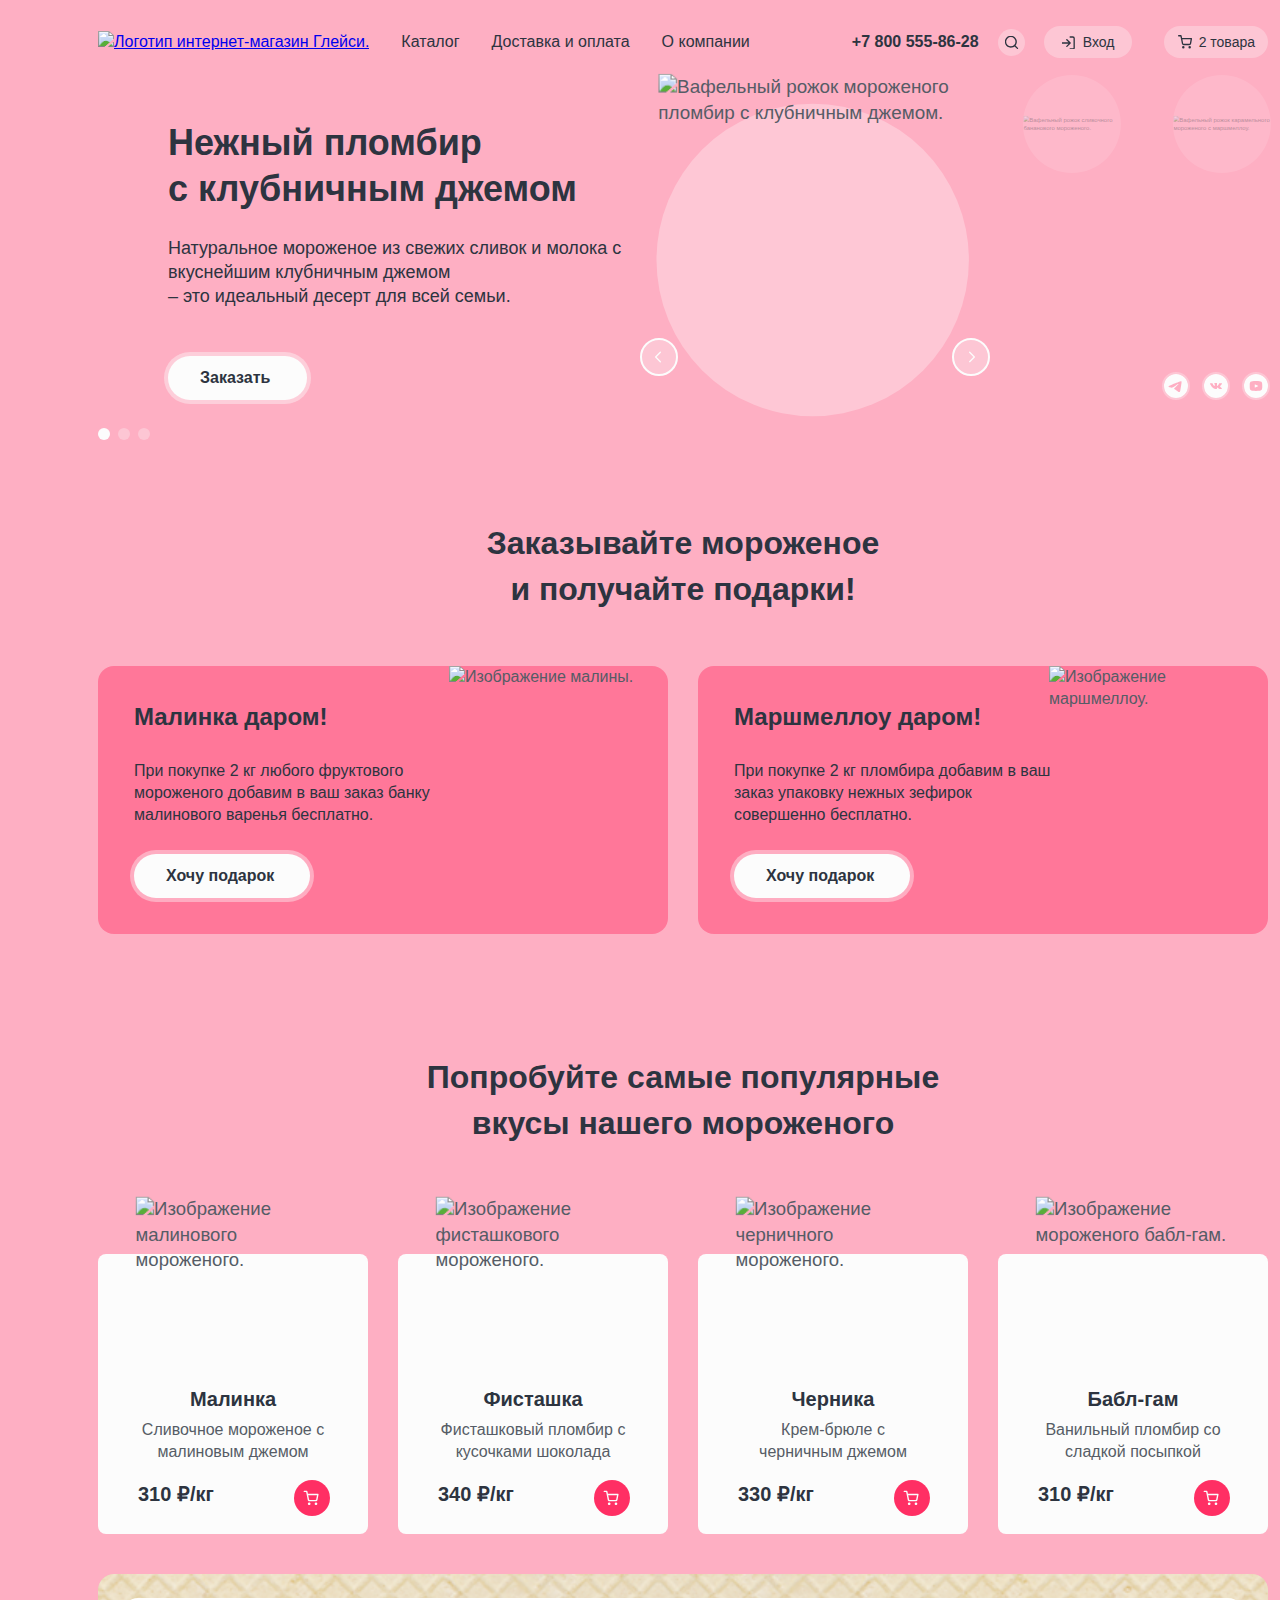
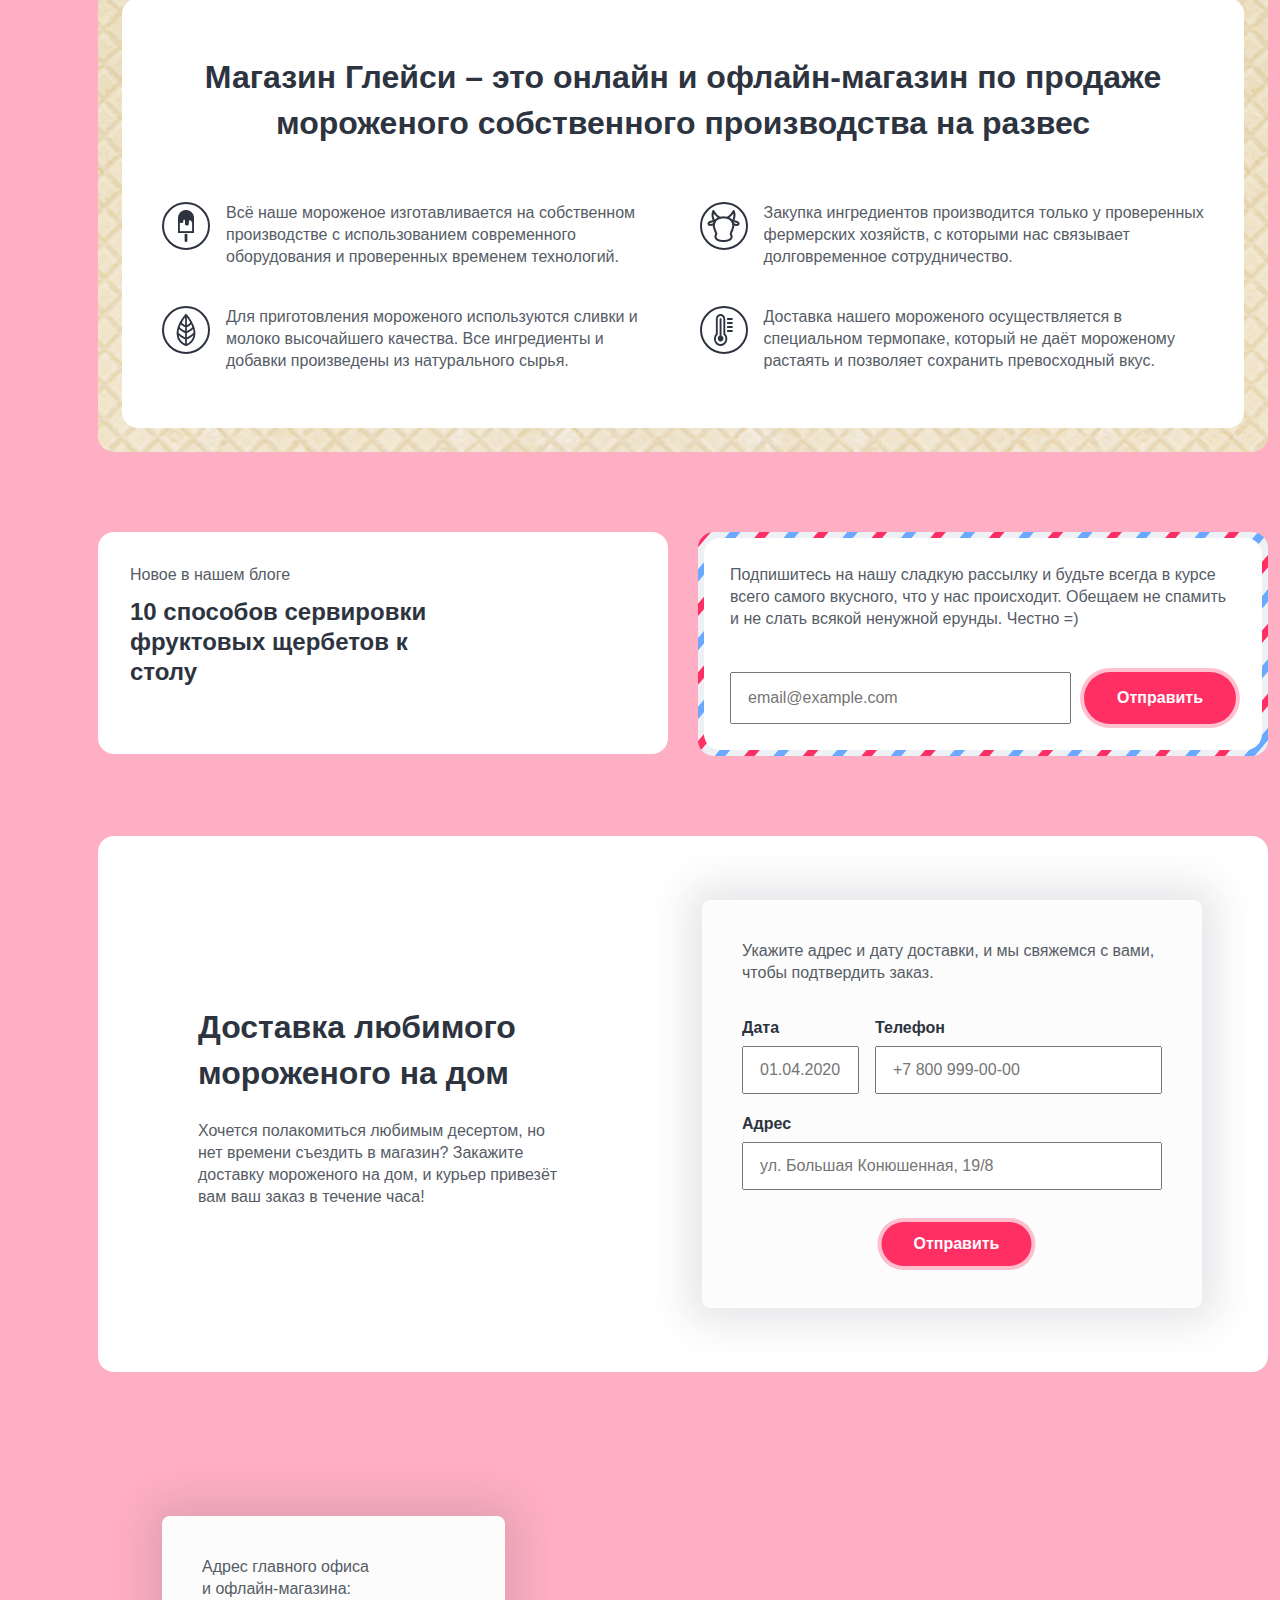
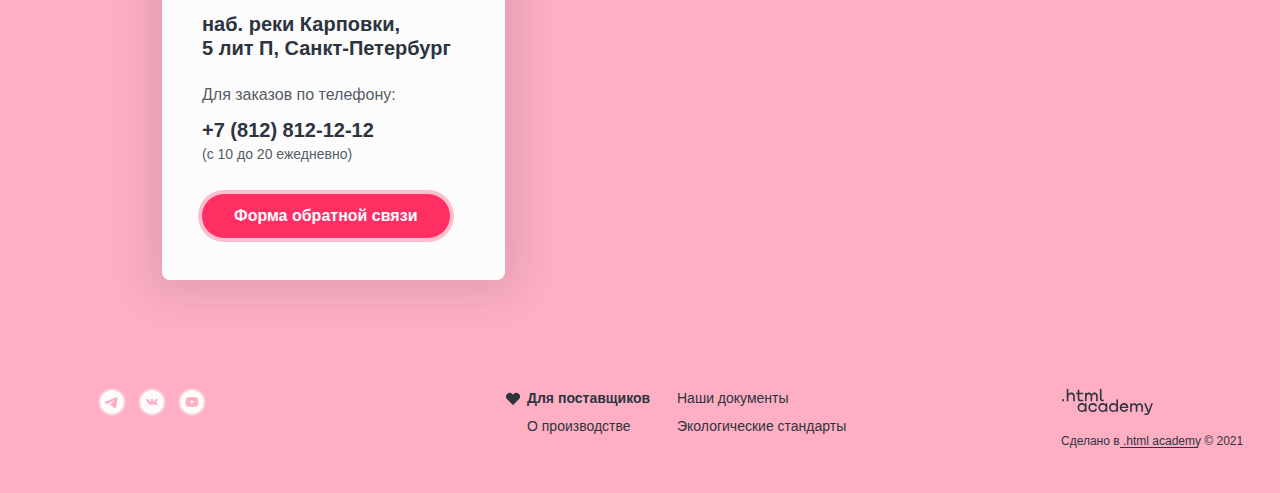
==== commit 5e689261: "Добавляет состояния для index" ====
--- a/index.html
+++ b/index.html
@@ -11,6 +11,7 @@
 
 <body>
   <div class="page-wrapper">
+     <!--К кнопкам или ссылкам ввиде кнопок добавить класс loader, чтобы увидеть спиннер-->
     <header class="page-header">
       <!-- Логотип -->
       <a class="header-logo" href="#">
@@ -65,8 +66,8 @@
           <div class="login-popup">
             <h2 class="login-popup-title">Личный кабинет</h2>
             <form class="login-popup-form" action="https://echo.htmlacademy.ru/" method="post">
-              <input class="login-popup-input" type="email" placeholder="email@example.com" required>
-              <input class="login-popup-input input-password " type="password" required>
+              <input class="login-popup-input" type="email" placeholder="email@example.com" name="login-email" required>
+              <input class="login-popup-input input-password "  type="password" value="пароль" placeholder="пароль" name="login-password" required>
               <button class="login-popup-button button-secondary" type="submit">Войти</button>
               <ul class="help-list">
                 <li>
@@ -133,7 +134,7 @@
               <h3 class="slider-title">Нежный пломбир с&nbsp;клубничным джемом</h3>
               <p class="slider-description">Натуральное мороженое из свежих сливок
                 и&nbsp;молока с вкуснейшим клубничным джемом <br> – это&nbsp;идеальный десерт для всей семьи. </p>
-              <a class="button-primary slider-link" href="#">Заказать</a>
+              <a class="button-primary slider-link " href="#">Заказать</a>
             </div>
             <div class="slider-images">
               <div class="slider-image">
@@ -147,7 +148,7 @@
               <h3 class="slider-title">Сливочное мороженое со вкусом банана</h3>
               <p class="slider-description">Сливочное мороженое с ярким банановым вкусом подарит вам свежесть и
                 наслаждение даже в самый жаркий летний день. </p>
-              <a class="button-primary slider-link" href="#">Заказать</a>
+              <a class="button-primary slider-link " href="#">Заказать</a>
             </div>
             <div class="slider-images">
               <div class="slider-image">
@@ -161,7 +162,7 @@
               <h3 class="slider-title">Карамельный пломбир с маршмеллоу</h3>
               <p class="slider-description">Необычный сладкий десерт с карамельным топпингом и кусочками зефира завоюет
                 сердца сладкоежек всех возрастов.</p>
-              <a class="button-primary slider-link" href="#">Заказать</a>
+              <a class="button-primary slider-link " href="#">Заказать</a>
             </div>
             <div class="slider-images">
               <div class="slider-image">
@@ -175,18 +176,16 @@
         <div class="slider-toggles">
           <button class="slider-toggle prev-slide-button" type="button">
             <span class="visually-hidden">Предыдущий слайд.</span>
-            <svg width="16" height="16" viewBox="0 0 16 16" fill="none" xmlns="http://www.w3.org/2000/svg">
+            <svg width="16" height="16" viewBox="0 0 16 16"  xmlns="http://www.w3.org/2000/svg">
               <path fill-rule="evenodd" clip-rule="evenodd"
-                d="M9.803 3.805a.665.665 0 1 0-.94-.94L4.195 7.533a.665.665 0 0 0-.003.938l.004.003 4.668 4.668a.665.665 0 1 0 .94-.94L5.605 8.003l4.198-4.198Z"
-                fill="currentColor" />
+                d="M9.803 3.805a.665.665 0 1 0-.94-.94L4.195 7.533a.665.665 0 0 0-.003.938l.004.003 4.668 4.668a.665.665 0 1 0 .94-.94L5.605 8.003l4.198-4.198Z"/>
             </svg>
           </button>
           <button class="slider-toggle next-slide-button" type="button">
             <span class="visually-hidden">Следующий слайд.</span>
-            <svg width="16" height="16" viewBox="0 0 16 16" fill="none" xmlns="http://www.w3.org/2000/svg">
+            <svg width="16" height="16" viewBox="0 0 16 16"  xmlns="http://www.w3.org/2000/svg">
               <path fill-rule="evenodd" clip-rule="evenodd"
-                d="M7.135 2.865a.665.665 0 1 0-.94.94l4.201 4.201-4.201 4.202a.665.665 0 0 0 .94.94l4.669-4.669.003-.002c.26-.26.26-.681 0-.94L7.135 2.864Z"
-                fill="currentColor" />
+                d="M7.135 2.865a.665.665 0 1 0-.94.94l4.201 4.201-4.201 4.202a.665.665 0 0 0 .94.94l4.669-4.669.003-.002c.26-.26.26-.681 0-.94L7.135 2.864Z"/>
             </svg>
           </button>
         </div>
@@ -208,16 +207,33 @@
             <li class="social-item">
               <a class="social-link tg-link" href="https://t.me/htmlacademy ">
                 <span class="visually-hidden">Телеграм.</span>
+                <svg width="24" height="24" viewBox="0 0 24 24" xmlns="http://www.w3.org/2000/svg"><path fill-rule="evenodd" clip-rule="evenodd" d="M24 12a12 12 0 1
+                   1-24 0 12 12 0 0 1 24 0ZM12.43 8.86c-1.17.48-3.5 1.49-7 3.01-.57.23-.86.45-.9.67-.04.36.42.5 1.04.7l.27.08c.6.2
+                    1.43.44 1.86.45.39 0 .82-.16 1.3-.48 3.27-2.21 4.96-3.33 5.06-3.35.08-.02.18-.04.25.02.07.07.07.18.06.22-.05.19-1.84
+                     1.86-2.77 2.72a28.24 28.24 0 0 0-.82.79c-.57.54-1 .96.02 1.63.5.32.89.59 1.28.85a88.77 88.77 0 0 0 1.8 1.23c.5.35.95.67
+                     1.5.62.32-.03.65-.33.82-1.23.4-2.13 1.18-6.73 1.36-8.63.01-.16 0-.31-.02-.47a.5.5 0 0 0-.17-.33.78.78 0 0 0-.46-.14c-.46.01-1.15.25-4.48
+                      1.64Z" /></svg>
               </a>
             </li>
             <li class="social-item">
               <a class="social-link vk-link" href="https://vk.com/htmlacademy ">
                 <span class="visually-hidden">Вконтакте.</span>
+                <svg width="24" height="24" viewBox="0 0 24 24" xmlns="http://www.w3.org/2000/svg"><path fill-rule="evenodd" clip-rule="evenodd" d="M24 12a12
+                  12 0 1 1-24 0 12 12 0 0 1 24 0Zm-11.41 2.97h-.72s-1.58.09-2.98-1.18C7.37 12.4 6.03 9.65 6.03 9.65s-.07-.18
+                   0-.27c.1-.1.36-.1.36-.1l1.72-.01s.16.02.27.1c.1.05.15.17.15.17s.28.61.65 1.17c.71 1.08 1.05 1.32
+                    1.29 1.2.35-.16.25-1.53.25-1.53s0-.5-.18-.71c-.14-.17-.41-.22-.53-.24-.1-.01.06-.2.26-.3.31-.13.86-.13
+                    1.5-.13.5 0 .65.03.84.07.46.1.44.41.41 1.08l-.02.7v.18c-.01.34-.02.73.23.88.13.07.45 0
+                     1.26-1.19.38-.56.66-1.23.66-1.23s.07-.12.16-.17c.1-.05.24-.04.24-.04h1.8s.54-.06.63.15c.1.23-.2.75-.94 1.61-.7.82-1.03
+                     1.12-1 1.38.01.2.23.38.66.72.89.73 1.13 1.1 1.18 1.2l.01.01c.4.58-.44.62-.44.62l-1.6.02s-.34.06-.8-.2a3.94
+                     3.94 0 0 1-.69-.6c-.33-.34-.65-.66-.91-.58-.45.12-.44.96-.44.96s0 .18-.1.28c-.1.1-.32.12-.32.12Z"/></svg>
               </a>
             </li>
             <li class="social-item">
               <a class="social-link yt-link" href="https://www.youtube.com/user/htmlacademyru ">
                 <span class="visually-hidden">Ютуб.</span>
+                <svg width="24" height="24" viewBox="0 0 24 24" xmlns="http://www.w3.org/2000/svg"><path d="m14 11.8-2.8-1.32c-.25-.11-.45.01-.45.29v2.46c0
+                  .28.2.4.45.29L14 12.2c.25-.12.25-.3 0-.42ZM12 0a12 12 0 1 0 0 24 12 12 0 0 0 0-24Zm0 16.88c-6.14 0-6.25-.56-6.25-4.88s.1-4.88
+                   6.25-4.88c6.14 0 6.25.56 6.25 4.88s-.1 4.88-6.25 4.88Z" /></svg>
               </a>
             </li>
           </ul>
@@ -231,7 +247,7 @@
               <h3 class="article-title">Малинка даром!</h3>
               <p class="article-description">При покупке 2 кг любого фруктового мороженого добавим в ваш заказ банку
                 малинового варенья бесплатно.</p>
-              <a class="article-link button-primary" href="#">Хочу подарок</a>
+              <a class="article-link button-primary " href="#">Хочу подарок</a>
             </div>
             <img class="article-img" src="images/promo-bg-1.png" width="219" height="268" alt="Изображение малины.">
           </article>
@@ -240,7 +256,7 @@
               <h3 class="article-title">Маршмеллоу даром!</h3>
               <p class="article-description">При покупке 2 кг пломбира добавим в ваш заказ упаковку нежных зефирок
                 совершенно бесплатно.</p>
-              <a class="article-link button-primary" href="#">Хочу подарок</a>
+              <a class="article-link button-primary " href="#">Хочу подарок</a>
             </div>
             <img class="article-img" src="images/promo-bg-2.png" width="219" height="268" alt="Изображение маршмеллоу.">
           </article>
@@ -258,7 +274,23 @@
               <p class="popular-item-subtitle">Сливочное мороженое с малиновым джемом</p>
               <div class="item-wrapper">
                 <span class="item-price">310 ₽/кг</span>
-                <a class="item-link" href=""><span class="visually-hidden">Добавить в корзину.</span></a>
+                <button class="item-button " type="button"><span class="visually-hidden">Добавить в
+                  корзину.</span><svg width="16" height="16" viewBox="0 0 15 14" xmlns="http://www.w3.org/2000/svg">
+                  <path fill-rule="evenodd" clip-rule="evenodd"
+                    d="M1.16667 0.107941C0.798477 0.107941 0.5 0.406418 0.5 0.774607C0.5 1.1428 0.798477 1.44127 1.16667
+                     1.44127H2.93794L3.40537 3.77666C3.40821 3.79461 3.41176 3.81232 3.416 3.82976L4.38338 8.66309L4.3835
+                     8.66365C4.46706 9.08366 4.69562 9.46093 5.02921 9.72948C5.36111 9.99666 5.77595 10.1393 6.20183
+                     10.1328H11.8225C12.2484 10.1393 12.6633 9.99666 12.9952 9.72948C13.3289 9.46081 13.5575 9.08332 13.641
+                     8.66309L13.641 8.6631L13.642 8.6581L14.5691 3.79666C14.6063 3.60149 14.5545 3.39989 14.4279 3.24681C14.3012
+                     3.09372 14.1129 3.00511 13.9142 3.00511H4.61072L4.1381 0.643769C4.07574 0.332198 3.80215 0.107941 3.4844
+                     0.107941H1.16667ZM5.69098 8.40238L4.87759 4.33844H13.1084L12.3328 8.4053C12.31 8.51782 12.2485 8.61884
+                      12.1591 8.69085C12.0691 8.76329 11.9565 8.80177 11.841 8.79956L11.841 8.79943H11.8282H6.19614V8.79931L6.18337
+                       8.79956C6.06787 8.80177 5.95528 8.76329 5.8653 8.69085C5.77531 8.61842 5.71368 8.51664 5.69117 8.40334L5.69098
+                        8.40238ZM4.55739 12.3634C4.55739 11.6754 5.1151 11.1177 5.80307 11.1177C6.49105 11.1177 7.04876 11.6754 7.04876
+                         12.3634C7.04876 13.0513 6.49105 13.6091 5.80307 13.6091C5.1151 13.6091 4.55739 13.0513 4.55739 12.3634ZM10.9307
+                         12.3634C10.9307 11.6754 11.4884 11.1177 12.1764 11.1177C12.8644 11.1177 13.4221 11.6754 13.4221 12.3634C13.4221
+                          13.0513 12.8644 13.6091 12.1764 13.6091C11.4884 13.6091 10.9307 13.0513 10.9307 12.3634Z" />
+                </svg></button>
               </div>
             </div>
           </li>
@@ -270,7 +302,23 @@
               <p class="popular-item-subtitle">Фисташковый пломбир с кусочками шоколада</p>
               <div class="item-wrapper">
                 <span class="item-price">340 ₽/кг</span>
-                <a class="item-link" href=""><span class="visually-hidden">Добавить в корзину.</span></a>
+                <button class="item-button" type="button"><span class="visually-hidden">Добавить в
+                  корзину.</span><svg width="16" height="16" viewBox="0 0 15 14" xmlns="http://www.w3.org/2000/svg">
+                  <path fill-rule="evenodd" clip-rule="evenodd"
+                    d="M1.16667 0.107941C0.798477 0.107941 0.5 0.406418 0.5 0.774607C0.5 1.1428 0.798477 1.44127 1.16667
+                     1.44127H2.93794L3.40537 3.77666C3.40821 3.79461 3.41176 3.81232 3.416 3.82976L4.38338 8.66309L4.3835
+                     8.66365C4.46706 9.08366 4.69562 9.46093 5.02921 9.72948C5.36111 9.99666 5.77595 10.1393 6.20183
+                     10.1328H11.8225C12.2484 10.1393 12.6633 9.99666 12.9952 9.72948C13.3289 9.46081 13.5575 9.08332 13.641
+                     8.66309L13.641 8.6631L13.642 8.6581L14.5691 3.79666C14.6063 3.60149 14.5545 3.39989 14.4279 3.24681C14.3012
+                     3.09372 14.1129 3.00511 13.9142 3.00511H4.61072L4.1381 0.643769C4.07574 0.332198 3.80215 0.107941 3.4844
+                     0.107941H1.16667ZM5.69098 8.40238L4.87759 4.33844H13.1084L12.3328 8.4053C12.31 8.51782 12.2485 8.61884
+                      12.1591 8.69085C12.0691 8.76329 11.9565 8.80177 11.841 8.79956L11.841 8.79943H11.8282H6.19614V8.79931L6.18337
+                       8.79956C6.06787 8.80177 5.95528 8.76329 5.8653 8.69085C5.77531 8.61842 5.71368 8.51664 5.69117 8.40334L5.69098
+                        8.40238ZM4.55739 12.3634C4.55739 11.6754 5.1151 11.1177 5.80307 11.1177C6.49105 11.1177 7.04876 11.6754 7.04876
+                         12.3634C7.04876 13.0513 6.49105 13.6091 5.80307 13.6091C5.1151 13.6091 4.55739 13.0513 4.55739 12.3634ZM10.9307
+                         12.3634C10.9307 11.6754 11.4884 11.1177 12.1764 11.1177C12.8644 11.1177 13.4221 11.6754 13.4221 12.3634C13.4221
+                          13.0513 12.8644 13.6091 12.1764 13.6091C11.4884 13.6091 10.9307 13.0513 10.9307 12.3634Z" />
+                </svg></button>
               </div>
             </div>
           </li>
@@ -282,7 +330,23 @@
               <p class="popular-item-subtitle">Крем-брюле с черничным джемом</p>
               <div class="item-wrapper">
                 <span class="item-price">330 ₽/кг</span>
-                <a class="item-link" href=""><span class="visually-hidden">Добавить в корзину.</span></a>
+                <button class="item-button " type="button"><span class="visually-hidden">Добавить в
+                  корзину.</span><svg width="16" height="16" viewBox="0 0 15 14" xmlns="http://www.w3.org/2000/svg">
+                  <path fill-rule="evenodd" clip-rule="evenodd"
+                    d="M1.16667 0.107941C0.798477 0.107941 0.5 0.406418 0.5 0.774607C0.5 1.1428 0.798477 1.44127 1.16667
+                     1.44127H2.93794L3.40537 3.77666C3.40821 3.79461 3.41176 3.81232 3.416 3.82976L4.38338 8.66309L4.3835
+                     8.66365C4.46706 9.08366 4.69562 9.46093 5.02921 9.72948C5.36111 9.99666 5.77595 10.1393 6.20183
+                     10.1328H11.8225C12.2484 10.1393 12.6633 9.99666 12.9952 9.72948C13.3289 9.46081 13.5575 9.08332 13.641
+                     8.66309L13.641 8.6631L13.642 8.6581L14.5691 3.79666C14.6063 3.60149 14.5545 3.39989 14.4279 3.24681C14.3012
+                     3.09372 14.1129 3.00511 13.9142 3.00511H4.61072L4.1381 0.643769C4.07574 0.332198 3.80215 0.107941 3.4844
+                     0.107941H1.16667ZM5.69098 8.40238L4.87759 4.33844H13.1084L12.3328 8.4053C12.31 8.51782 12.2485 8.61884
+                      12.1591 8.69085C12.0691 8.76329 11.9565 8.80177 11.841 8.79956L11.841 8.79943H11.8282H6.19614V8.79931L6.18337
+                       8.79956C6.06787 8.80177 5.95528 8.76329 5.8653 8.69085C5.77531 8.61842 5.71368 8.51664 5.69117 8.40334L5.69098
+                        8.40238ZM4.55739 12.3634C4.55739 11.6754 5.1151 11.1177 5.80307 11.1177C6.49105 11.1177 7.04876 11.6754 7.04876
+                         12.3634C7.04876 13.0513 6.49105 13.6091 5.80307 13.6091C5.1151 13.6091 4.55739 13.0513 4.55739 12.3634ZM10.9307
+                         12.3634C10.9307 11.6754 11.4884 11.1177 12.1764 11.1177C12.8644 11.1177 13.4221 11.6754 13.4221 12.3634C13.4221
+                          13.0513 12.8644 13.6091 12.1764 13.6091C11.4884 13.6091 10.9307 13.0513 10.9307 12.3634Z" />
+                </svg></button>
               </div>
             </div>
           </li>
@@ -294,7 +358,23 @@
               <p class="popular-item-subtitle">Ванильный пломбир со сладкой посыпкой</p>
               <div class="item-wrapper">
                 <span class="item-price">310 ₽/кг</span>
-                <a class="item-link" href=""><span class="visually-hidden">Добавить в корзину.</span></a>
+                <button class="item-button" type="button"><span class="visually-hidden">Добавить в
+                  корзину.</span><svg width="16" height="16" viewBox="0 0 15 14" xmlns="http://www.w3.org/2000/svg">
+                  <path fill-rule="evenodd" clip-rule="evenodd"
+                    d="M1.16667 0.107941C0.798477 0.107941 0.5 0.406418 0.5 0.774607C0.5 1.1428 0.798477 1.44127 1.16667
+                     1.44127H2.93794L3.40537 3.77666C3.40821 3.79461 3.41176 3.81232 3.416 3.82976L4.38338 8.66309L4.3835
+                     8.66365C4.46706 9.08366 4.69562 9.46093 5.02921 9.72948C5.36111 9.99666 5.77595 10.1393 6.20183
+                     10.1328H11.8225C12.2484 10.1393 12.6633 9.99666 12.9952 9.72948C13.3289 9.46081 13.5575 9.08332 13.641
+                     8.66309L13.641 8.6631L13.642 8.6581L14.5691 3.79666C14.6063 3.60149 14.5545 3.39989 14.4279 3.24681C14.3012
+                     3.09372 14.1129 3.00511 13.9142 3.00511H4.61072L4.1381 0.643769C4.07574 0.332198 3.80215 0.107941 3.4844
+                     0.107941H1.16667ZM5.69098 8.40238L4.87759 4.33844H13.1084L12.3328 8.4053C12.31 8.51782 12.2485 8.61884
+                      12.1591 8.69085C12.0691 8.76329 11.9565 8.80177 11.841 8.79956L11.841 8.79943H11.8282H6.19614V8.79931L6.18337
+                       8.79956C6.06787 8.80177 5.95528 8.76329 5.8653 8.69085C5.77531 8.61842 5.71368 8.51664 5.69117 8.40334L5.69098
+                        8.40238ZM4.55739 12.3634C4.55739 11.6754 5.1151 11.1177 5.80307 11.1177C6.49105 11.1177 7.04876 11.6754 7.04876
+                         12.3634C7.04876 13.0513 6.49105 13.6091 5.80307 13.6091C5.1151 13.6091 4.55739 13.0513 4.55739 12.3634ZM10.9307
+                         12.3634C10.9307 11.6754 11.4884 11.1177 12.1764 11.1177C12.8644 11.1177 13.4221 11.6754 13.4221 12.3634C13.4221
+                          13.0513 12.8644 13.6091 12.1764 13.6091C11.4884 13.6091 10.9307 13.0513 10.9307 12.3634Z" />
+                </svg></button>
               </div>
             </div>
           </li>
@@ -391,16 +471,33 @@
         <li class="footer-social-item">
           <a class=" footer-social-link footer-social-tg" href="https://t.me/htmlacademy ">
             <span class="visually-hidden">Телеграм.</span>
+            <svg width="24" height="24" viewBox="0 0 24 24" xmlns="http://www.w3.org/2000/svg"><path fill-rule="evenodd" clip-rule="evenodd" d="M24 12a12 12 0 1
+              1-24 0 12 12 0 0 1 24 0ZM12.43 8.86c-1.17.48-3.5 1.49-7 3.01-.57.23-.86.45-.9.67-.04.36.42.5 1.04.7l.27.08c.6.2
+               1.43.44 1.86.45.39 0 .82-.16 1.3-.48 3.27-2.21 4.96-3.33 5.06-3.35.08-.02.18-.04.25.02.07.07.07.18.06.22-.05.19-1.84
+                1.86-2.77 2.72a28.24 28.24 0 0 0-.82.79c-.57.54-1 .96.02 1.63.5.32.89.59 1.28.85a88.77 88.77 0 0 0 1.8 1.23c.5.35.95.67
+                1.5.62.32-.03.65-.33.82-1.23.4-2.13 1.18-6.73 1.36-8.63.01-.16 0-.31-.02-.47a.5.5 0 0 0-.17-.33.78.78 0 0 0-.46-.14c-.46.01-1.15.25-4.48
+                 1.64Z" /></svg>
           </a>
         </li>
         <li class="footer-social-item">
           <a class=" footer-social-link footer-social-vk" href="https://vk.com/htmlacademy ">
             <span class="visually-hidden">Вконтакте.</span>
+            <svg width="24" height="24" viewBox="0 0 24 24" xmlns="http://www.w3.org/2000/svg"><path fill-rule="evenodd" clip-rule="evenodd" d="M24 12a12
+              12 0 1 1-24 0 12 12 0 0 1 24 0Zm-11.41 2.97h-.72s-1.58.09-2.98-1.18C7.37 12.4 6.03 9.65 6.03 9.65s-.07-.18
+               0-.27c.1-.1.36-.1.36-.1l1.72-.01s.16.02.27.1c.1.05.15.17.15.17s.28.61.65 1.17c.71 1.08 1.05 1.32
+                1.29 1.2.35-.16.25-1.53.25-1.53s0-.5-.18-.71c-.14-.17-.41-.22-.53-.24-.1-.01.06-.2.26-.3.31-.13.86-.13
+                1.5-.13.5 0 .65.03.84.07.46.1.44.41.41 1.08l-.02.7v.18c-.01.34-.02.73.23.88.13.07.45 0
+                 1.26-1.19.38-.56.66-1.23.66-1.23s.07-.12.16-.17c.1-.05.24-.04.24-.04h1.8s.54-.06.63.15c.1.23-.2.75-.94 1.61-.7.82-1.03
+                 1.12-1 1.38.01.2.23.38.66.72.89.73 1.13 1.1 1.18 1.2l.01.01c.4.58-.44.62-.44.62l-1.6.02s-.34.06-.8-.2a3.94
+                 3.94 0 0 1-.69-.6c-.33-.34-.65-.66-.91-.58-.45.12-.44.96-.44.96s0 .18-.1.28c-.1.1-.32.12-.32.12Z"/></svg>
           </a>
         </li>
         <li class=" footer-social-item">
           <a class=" footer-social-link footer-social-yt" href="https://www.youtube.com/user/htmlacademyru ">
             <span class="visually-hidden">Ютуб.</span>
+            <svg width="24" height="24" viewBox="0 0 24 24" xmlns="http://www.w3.org/2000/svg"><path d="m14 11.8-2.8-1.32c-.25-.11-.45.01-.45.29v2.46c0
+              .28.2.4.45.29L14 12.2c.25-.12.25-.3 0-.42ZM12 0a12 12 0 1 0 0 24 12 12 0 0 0 0-24Zm0 16.88c-6.14 0-6.25-.56-6.25-4.88s.1-4.88
+               6.25-4.88c6.14 0 6.25.56 6.25 4.88s-.1 4.88-6.25 4.88Z" /></svg>
           </a>
         </li>
       </ul>
@@ -471,8 +568,9 @@
         </section>
       </div>
     </div>
+    <script src="js/index.js"></script>
   </div>
-  <script src="js/index.js"></script>
+
 </body>
 
 </html>
--- a/styles/styles.css
+++ b/styles/styles.css
@@ -85,6 +85,33 @@
   cursor: pointer;
 }
 
+.button-primary:hover {
+  background-color: rgba(252, 252, 252, 0.4);
+  box-shadow: 0 0 0 4px rgba(252, 252, 252);
+  transition: all 0.5ms ease;
+}
+
+.button-primary:active {
+  background-color: #fcfcfc;
+  box-shadow: 0 0 0 2px #2d3440;
+  transition: all 0.5ms ease;
+}
+
+.button-primary:focus {
+  background-color: rgba(252, 252, 252, 0.5);
+  box-shadow: 0 0 0 2px #2d3440;
+  outline: none;
+  transition: all 0.5ms ease;
+}
+
+.button-primary:disabled {
+  font-weight: 400;
+  color: #b9b9b9;
+  background-color: #e7e7e7;
+  box-shadow: 0 0 0 4px rgba(252, 252, 252);
+  pointer-events: none;
+}
+
 /* Secondary button */
 
 .button-secondary {
@@ -101,6 +128,72 @@
   cursor: pointer;
 }
 
+.button-secondary:hover {
+  color: #2d3440;
+  background-color: #fcfcfc;
+  box-shadow: 0 0 0 4px #ff2f64;
+  transition: all 0.5ms ease;
+}
+
+.button-secondary:active {
+  color: #fcfcfc;
+  background-color: #feafc3;
+  box-shadow: 0 0 0 2px #2d3440;
+  transition: all 0.5ms ease;
+}
+
+.button-secondary:focus {
+  color: #fcfcfc;
+  background-color: #ff2f64;
+  box-shadow: 0 0 0 2px #2d3440;
+  outline: none;
+  transition: all 0.5ms ease;
+}
+
+.button-secondary:disabled {
+  font-weight: 400;
+  color: #565c66;
+  background-color: #b9b9b9;
+  box-shadow: 0 0 0 2px rgba(185, 185, 185, 0.3);
+  pointer-events: none;
+}
+
+/* Loader */
+
+.loader {
+  position: relative;
+  padding-right: 56px;
+}
+
+.loader::before {
+  content: "";
+  position: absolute;
+  right: 32px;
+  top: 14px;
+  width: 16px;
+  height: 16px;
+  border-radius: 50%;
+  display: inline-block;
+  box-sizing: border-box;
+  animation: rotation 1s linear infinite;
+}
+
+@keyframes rotation {
+  0% {
+    transform: rotate(0deg);
+  }
+
+  100% {
+    transform: rotate(360deg);
+  }
+}
+
+.button-primary.loader::before,
+.button-primary.loader:hover::before {
+  border: 2px solid rgba(36, 36, 36, 0.24);
+  border-bottom-color: #242424;
+}
+
 /* Secondary button light*/
 
 .button-secondary-light {
@@ -108,11 +201,38 @@
   padding: 12px 32px;
   line-height: 20px;
   font-weight: 700;
-  color: #2D3440;
+  color: #2d3440;
   background-color: rgba(252, 252, 252, 0.3);
   border-radius: 26px;
-  border: 2px solid #FCFCFC;
+  border: none;
+  box-shadow: 0 0 0 2px #fcfcfc;
   cursor: pointer;
+}
+
+.button-secondary-light:hover {
+  background-color: #fcfcfc;
+  box-shadow: 0 0 0 2px rgba(252, 252, 252, 0.3);
+  transition: all 0.5ms ease;
+}
+
+.button-secondary-light:active {
+  background-color: rgba(252, 252, 252, 0.5);
+  box-shadow: none;
+  transition: all 0.5ms ease;
+}
+
+.button-secondary-light:focus {
+  background-color: rgba(252, 252, 252, 0.3);
+  box-shadow: 0 0 0 2px #2d3440;
+  outline: none;
+  transition: all 0.5ms ease;
+}
+
+.button-secondary-light:disabled {
+  background-color: rgba(252, 252, 252, 0.3);
+  box-shadow: 0 0 0 2px #fcfcfc;
+  opacity: 0.4;
+  pointer-events: none;
 }
 
 /* Header */
@@ -141,7 +261,7 @@
 
 .navigation-link {
   display: block;
-  padding: 16px;
+  padding: 8px 16px;
   line-height: 20px;
   text-decoration: none;
   color: #2D3440;
@@ -149,6 +269,47 @@
 
 .navigation-item {
   position: relative;
+}
+
+.navigation-link:hover {
+  background-color: rgba(252, 252, 252, 0.5);
+  border-radius: 30px;
+  transition: all 100ms ease-out;
+}
+
+.navigation-link:active {
+  background-color: #fcfcfc;
+  border-radius: 30px;
+  transition: all 100ms ease-out;
+}
+
+.navigation-link:focus {
+  background-color: rgba(252, 252, 252, 0.5);
+  border-radius: 30px;
+  box-shadow: 0 0 0 2px #2d3440;
+  outline: none;
+  transition: all 100ms ease-out;
+}
+
+.current,
+.current:hover {
+  background-color: #ff2f64;
+  border-radius: 30px;
+  color: #fcfcfc;
+}
+
+.current:active {
+  background-color: #fcfcfc;
+  border-radius: 30px;
+  transition: all 100ms ease-out;
+}
+
+.current:focus {
+  background-color: rgba(252, 252, 252, 0.5);
+  border-radius: 30px;
+  box-shadow: 0 0 0 2px #2d3440;
+  outline: none;
+  transition: all 100ms ease-out;
 }
 
 .catalog-popup {
@@ -245,6 +406,23 @@
   z-index: 1;
 }
 
+.search-button:hover {
+  background-color: rgba(252, 252, 252, 0.5);
+  transition: all 100ms ease-out;
+}
+
+.search-button:focus {
+  background-color: rgba(252, 252, 252, 0.5);
+  border: 2px solid #2d3440;
+  outline: none;
+  transition: all 100ms ease-out;
+}
+
+.search-button:active {
+  background-color: #fcfcfc;
+  transition: all 100ms ease-out;
+}
+
 .search-button::before {
   content: "";
   position: absolute;
@@ -321,6 +499,27 @@
   z-index: 1;
 }
 
+.login-button:hover,
+.basket-button:hover {
+  background-color: rgba(252, 252, 252, 0.5);
+  transition: all 100ms ease-out;
+}
+
+.login-button:focus,
+.basket-button:focus {
+  background-color: rgba(252, 252, 252, 0.5);
+  box-shadow: 0 0 0 2px #2d3440;
+  outline: none;
+  transition: all 100ms ease-out;
+}
+
+.login-button:active,
+.basket-button:active {
+  background-color: #fcfcfc;
+  border-radius: 30px;
+  transition: all 100ms ease-out;
+}
+
 .login-button::before {
   content: "";
   position: absolute;
@@ -598,8 +797,6 @@
   display: none;
 }
 
-
-
 /* Main */
 
 .main-container {
@@ -682,6 +879,7 @@
 .slider-image {
   position: relative;
   padding: 22px;
+  opacity: 0.4;
 }
 
 .slider-image::before {
@@ -699,6 +897,11 @@
 
 .slider-slide--active .slider-images {
   transform: scale(1.179) translate(43px, 0px);
+
+}
+
+.slider-slide--active .slider-image {
+  opacity: 1;
 }
 
 /* Slider arrows */
@@ -721,8 +924,36 @@
   border-radius: 50%;
   border: 2px solid #fcfcfc;
   color: #fcfcfc;
+  fill: #fcfcfc;
   background-color: rgba(252, 252, 252, 0.3);
   cursor: pointer;
+}
+
+.slider-toggle:hover {
+  fill: #2d3440;
+  background-color: #fcfcfc;
+  transition: all 100ms ease-out;
+}
+
+.slider-toggle:active {
+  fill: #2d3440;
+  background-color: rgba(252, 252, 252, 0.5);
+  border: none;
+  transition: all 100ms ease-out;
+}
+
+.slider-toggle:focus {
+  fill: #2d3440;
+  background-color: rgba(252, 252, 252, 0.3);
+  border: 2px solid #2d3440;
+  transition: all 100ms ease-out;
+  outline: none;
+}
+
+.slider-toggle:disabled {
+  fill: #fcfcfc;
+  background-color: #fcfcfc;
+  opacity: 0.4;
 }
 
 /* Slider pagination */
@@ -742,14 +973,27 @@
   height: 12px;
   padding: 0;
   border-radius: 50%;
-  background-color: #fcfcfc;
-  opacity: 0.3;
+  background-color: rgba(252, 252, 252, 0.3);
   border: none;
   cursor: pointer;
 }
 
+.slider-pagination-button:hover {
+  border: 1px solid #fcfcfc;
+}
+
+.slider-pagination-button:active {
+  background-color: rgba(252, 252, 252, 0.5);
+  border: none;
+}
+
+.slider-pagination-button:focus {
+  border: 1px solid #2d3440;
+  outline: none;
+}
+
 .slider-pagination-button.is-active {
-  opacity: 1;
+  background-color: #fcfcfc;
   pointer-events: none;
 }
 
@@ -767,31 +1011,54 @@
   list-style-type: none;
 }
 
+.social-item {
+  display: flex;
+  justify-content: center;
+}
+
 .social-link {
+  position: relative;
   display: block;
-  width: 24px;
-  height: 24px;
+  width: 28px;
+  height: 28px;
   border-radius: 50%;
-  box-shadow: 0 0 0 2px rgba(252, 252, 252, 0.3);
-}
-
-.tg-link {
-  background-image: url('../images/social-tg.svg');
-  background-position: center;
-  background-repeat: no-repeat;
-}
-
-.vk-link {
-  background-image: url('../images/social-vk.svg');
-  background-position: center;
-  background-repeat: no-repeat;
-}
-
-
-.yt-link {
-  background-image: url('../images/social-yt.svg');
-  background-position: center;
-  background-repeat: no-repeat;
+  border: 2px solid rgba(252, 252, 252, 0.3);
+  background-color: transparent;
+  fill: #fcfcfc;
+}
+
+.social-link::before {
+  position: absolute;
+  content: "";
+  top: 50%;
+  left: 50%;
+  transform: translate(-50%, -50%);
+  width: 20px;
+  height: 20px;
+  border-radius: 50%;
+  background-color: transparent;
+  z-index: -1;
+}
+
+.social-link:hover::before {
+  background-color: #2d3440;
+}
+
+.social-link:focus::before {
+  background-color: #2d3440;
+}
+
+.social-link:focus {
+  border: 2px solid #2d3440;
+}
+
+.social-link:active::before {
+  background-color: #2d3440;
+}
+
+.social-link:active {
+  opacity: 0.5;
+  border: 2px solid rgba(252, 252, 252, 0.3);
 }
 
 /* Promo */
@@ -924,25 +1191,46 @@
   color: #2D3440;
 }
 
-.item-link {
-  position: relative;
-  display: block;
+.item-button {
+  display: inline-flex;
   width: 32px;
   height: 32px;
+  padding: 8px 7px;
   background-color: #ff2f64;
   border-radius: 50%;
-}
-
-.item-link::before {
-  position: absolute;
-  content: "";
-  top: 50%;
-  left: 50%;
-  transform: translate(-50%, -50%);
-  width: 15px;
-  height: 14px;
-  background-image: url('../images/basket-white.svg');
-  background-repeat: no-repeat;
+  box-shadow: 0 0 0 2px #ff2f64;
+  border: none;
+  outline: none;
+  fill: #fcfcfc;
+  cursor: pointer;
+}
+
+.item-button:hover {
+  background-color: #fcfcfc;
+  box-shadow: 0 0 0 2px #ff2f64;
+  fill: #2d3440;
+}
+
+.item-button:focus {
+  background-color: #ff2f64;
+  box-shadow: 0 0 0 2px #2d3440;
+  fill: #fcfcfc;
+  border: none;
+  outline: none;
+}
+
+.item-button:active {
+  background-color: #ffcbd8;
+  box-shadow: 0 0 0 2px #ff2f64;
+  fill: #2d3440;
+  border: none;
+  outline: none;
+}
+
+.item-button:disabled {
+  box-shadow: 0 0 0 2px #b9b9b9;
+  background-color: #b9b9b9;
+  fill: #2d3440;
 }
 
 /* Advantages*/
@@ -1065,6 +1353,10 @@
   background-size: cover;
 }
 
+.newsletter-form {
+  display: flex;
+}
+
 .newsletter-wrapper {
   padding: 26px;
   background-color: #ffffff;
@@ -1076,16 +1368,17 @@
 }
 
 .newsletter-input {
-  width: 332px;
+  min-width: 270px;
   padding: 14px 16px;
   font-family: inherit;
   font-size: 16px;
   line-height: 20px;
   color: #b9b9b9;
+  flex-grow: 1;
 }
 
 .newsletter-button {
-  width: 152px;
+  min-width: 152px;
   margin-left: 13px;
 }
 
@@ -1265,35 +1558,50 @@
   list-style-type: none;
 }
 
-.footer-social-item {
-  margin: 0;
-  padding: 0;
-}
 
 .footer-social-link {
+  position: relative;
   display: block;
-  width: 24px;
-  height: 24px;
+  width: 28px;
+  height: 28px;
   border-radius: 50%;
-  box-shadow: 0 0 0 2px rgb(252 252 252 0.3);
-}
-
-.footer-social-tg {
-  background-image: url('../images/social-tg.svg');
-  background-position: center;
-  background-repeat: no-repeat;
-}
-
-.footer-social-vk {
-  background-image: url('../images/social-vk.svg');
-  background-position: center;
-  background-repeat: no-repeat;
-}
-
-.footer-social-yt {
-  background-image: url('../images/social-yt.svg');
-  background-position: center;
-  background-repeat: no-repeat;
+  border: 2px solid rgba(252, 252, 252, 0.3);
+  background-color: transparent;
+  fill: #fcfcfc;
+}
+
+.footer-social-link::before {
+  position: absolute;
+  content: "";
+  top: 50%;
+  left: 50%;
+  transform: translate(-50%, -50%);
+  width: 20px;
+  height: 20px;
+  border-radius: 50%;
+  background-color: transparent;
+  z-index: -1;
+}
+
+.footer-social-link:hover::before {
+  background-color: #2d3440;
+}
+
+.footer-social-link:focus::before {
+  background-color: #2d3440;
+}
+
+.footer-social-link:focus {
+  border: 2px solid #2d3440;
+}
+
+.footer-social-link:active::before {
+  background-color: #2d3440;
+}
+
+.footer-social-link:active {
+  opacity: 0.5;
+  border: 2px solid rgba(252, 252, 252, 0.3);
 }
 
 .info-wrapper {
@@ -1351,8 +1659,19 @@
 }
 
 .footer-link {
+  position: relative;
   text-decoration: none;
   color: #2D3440;
+}
+
+.footer-link::before {
+  position: absolute;
+  content: "";
+  width: 100%;
+  height: 1px;
+  bottom: 0;
+  left: -3px;
+  background-color: #2d3440;
 }
 
 /* Modal */
@@ -1454,7 +1773,37 @@
 }
 
 .breadcrumbs-item {
+  position: relative;
   padding-right: 28px;
+}
+
+.breadcrumbs-item:last-child {
+  padding-right: 0;
+}
+
+.breadcrumbs-item::after {
+  position: absolute;
+  content: "";
+  width: 7px;
+  height: 6px;
+  top: 50%;
+  right: 9px;
+  transform: translateY(-50%);
+  background-image: url('../images/breadcrambs-arrow.svg');
+}
+
+.breadcrumbs-item:last-child::after {
+  display: none;
+}
+
+.breadcrumbs-item:last-child::before {
+  position: absolute;
+  content: "";
+  width: 100%;
+  height: 1px;
+  bottom: 0;
+  left: 0;
+  background-color: #2d3440;
 }
 
 .breadcrumbs-link {
@@ -1512,12 +1861,55 @@
   border: none;
 }
 
+/* Range */
+
+.range {
+  padding: 17px 10px;
+  background-color: rgba(252, 252, 252, 0.3);
+  border-radius: 20px;
+}
+
+.range-scale {
+  position: relative;
+  height: 2px;
+  background-color: rgba(86, 92, 102, 0.3);
+
+}
+
+.range-bar {
+  position: absolute;
+  height: 2px;
+  background-color: #565c66;
+}
+
+.range-toggle {
+  position: absolute;
+  width: 16px;
+  height: 16px;
+  background-color: #ffffff;
+  box-shadow: inset 0 0 0 6px #000000;
+  border-radius: 50%;
+  border: none;
+}
+
+.toggle-min {
+  top: 50%;
+  left: 20px;
+  transform: translate(0, -50%);
+}
+
+.toggle-max {
+  top: 50%;
+  right: 45px;
+  transform: translate(0, -50%);
+}
+
 /* Fat content filter */
 
 .fat-content-list {
   display: flex;
   margin: 0;
-  padding: 8px 25px;
+  padding: 7px 25px;
   background-color: rgba(252, 252, 252, 0.3);
   border-radius: 18px;
   list-style-type: none;
@@ -1542,7 +1934,7 @@
 .toppings-list {
   display: flex;
   margin: 0;
-  padding: 10px 25px;
+  padding: 9px 25px;
   background-color: rgba(252, 252, 252, 0.3);
   border-radius: 18px;
   list-style-type: none;
@@ -1553,6 +1945,14 @@
   line-height: 20px;
   color: #2D3440;
 }
+
+.filter-button {
+  align-self: center;
+  padding: 6px 32px;
+  grid-row-start: 2;
+  grid-column-start: 2;
+}
+
 
 /* Catalog product */
 
@@ -1616,23 +2016,39 @@
 }
 
 .catalog-link {
+  position: relative;
   width: 32px;
   height: 32px;
   background-color: #ff2f64;
   border-radius: 50%;
 }
 
-.filter-button {
-  grid-row-start: 2;
-  grid-column-start: 2;
-}
+.catalog-link::before {
+  position: absolute;
+  content: "";
+  top: 50%;
+  left: 50%;
+  transform: translate(-50%, -50%);
+  width: 15px;
+  height: 14px;
+  background-image: url(../images/basket-white.svg);
+  background-repeat: no-repeat;
+}
+
+
 
 /* Pagination */
 
 .pagination-wrapper {
   display: flex;
   justify-content: space-between;
+  align-items: center;
   padding: 41px 0 41px 487px;
+}
+
+.pagination-container {
+  display: flex;
+  align-items: center;
 }
 
 .pagination-button {
@@ -1640,14 +2056,39 @@
   text-decoration: none;
 }
 
+.pagination-arrow {
+  position: relative;
+  width: 16px;
+  height: 16px;
+  border: none;
+  background-color: transparent;
+  background-image: url('../images/pagination-arrow.svg');
+  background-repeat: no-repeat;
+  background-position: center;
+}
+
+.arrow-backward {
+  transform: rotate(-180deg);
+}
+
 .pagination-list {
   display: flex;
-  margin: 0;
+  margin: 0 10px;
   padding: 0;
   list-style-type: none;
 }
 
-.pagination-item-link {
+.pagination-link {
+
+  display: flex;
+  justify-content: center;
+  align-items: center;
   text-decoration: none;
-  color: #2D3440;
-}
+  font-size: 16px;
+  line-height: 20px;
+  color: #2d3440;
+  width: 24px;
+  height: 24px;
+  border-radius: 50%;
+  border: 1px solid transparent;
+}
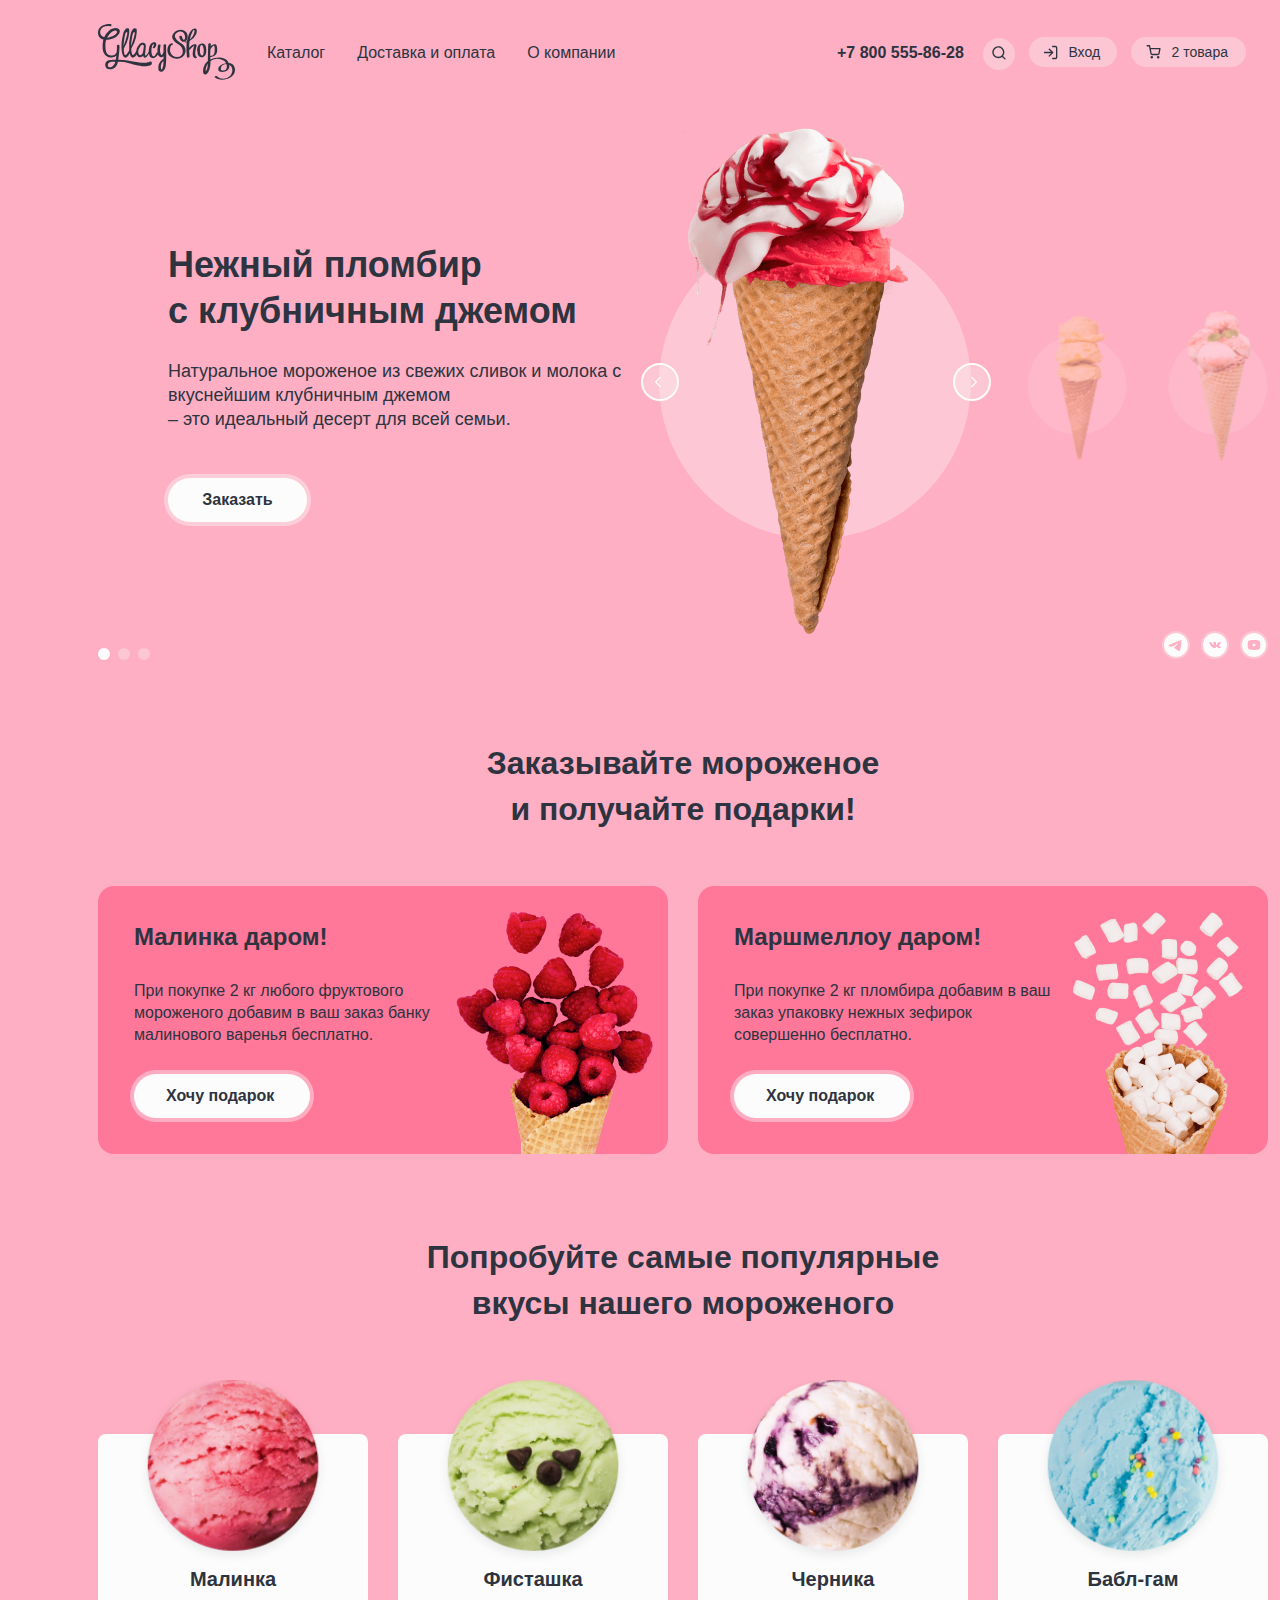
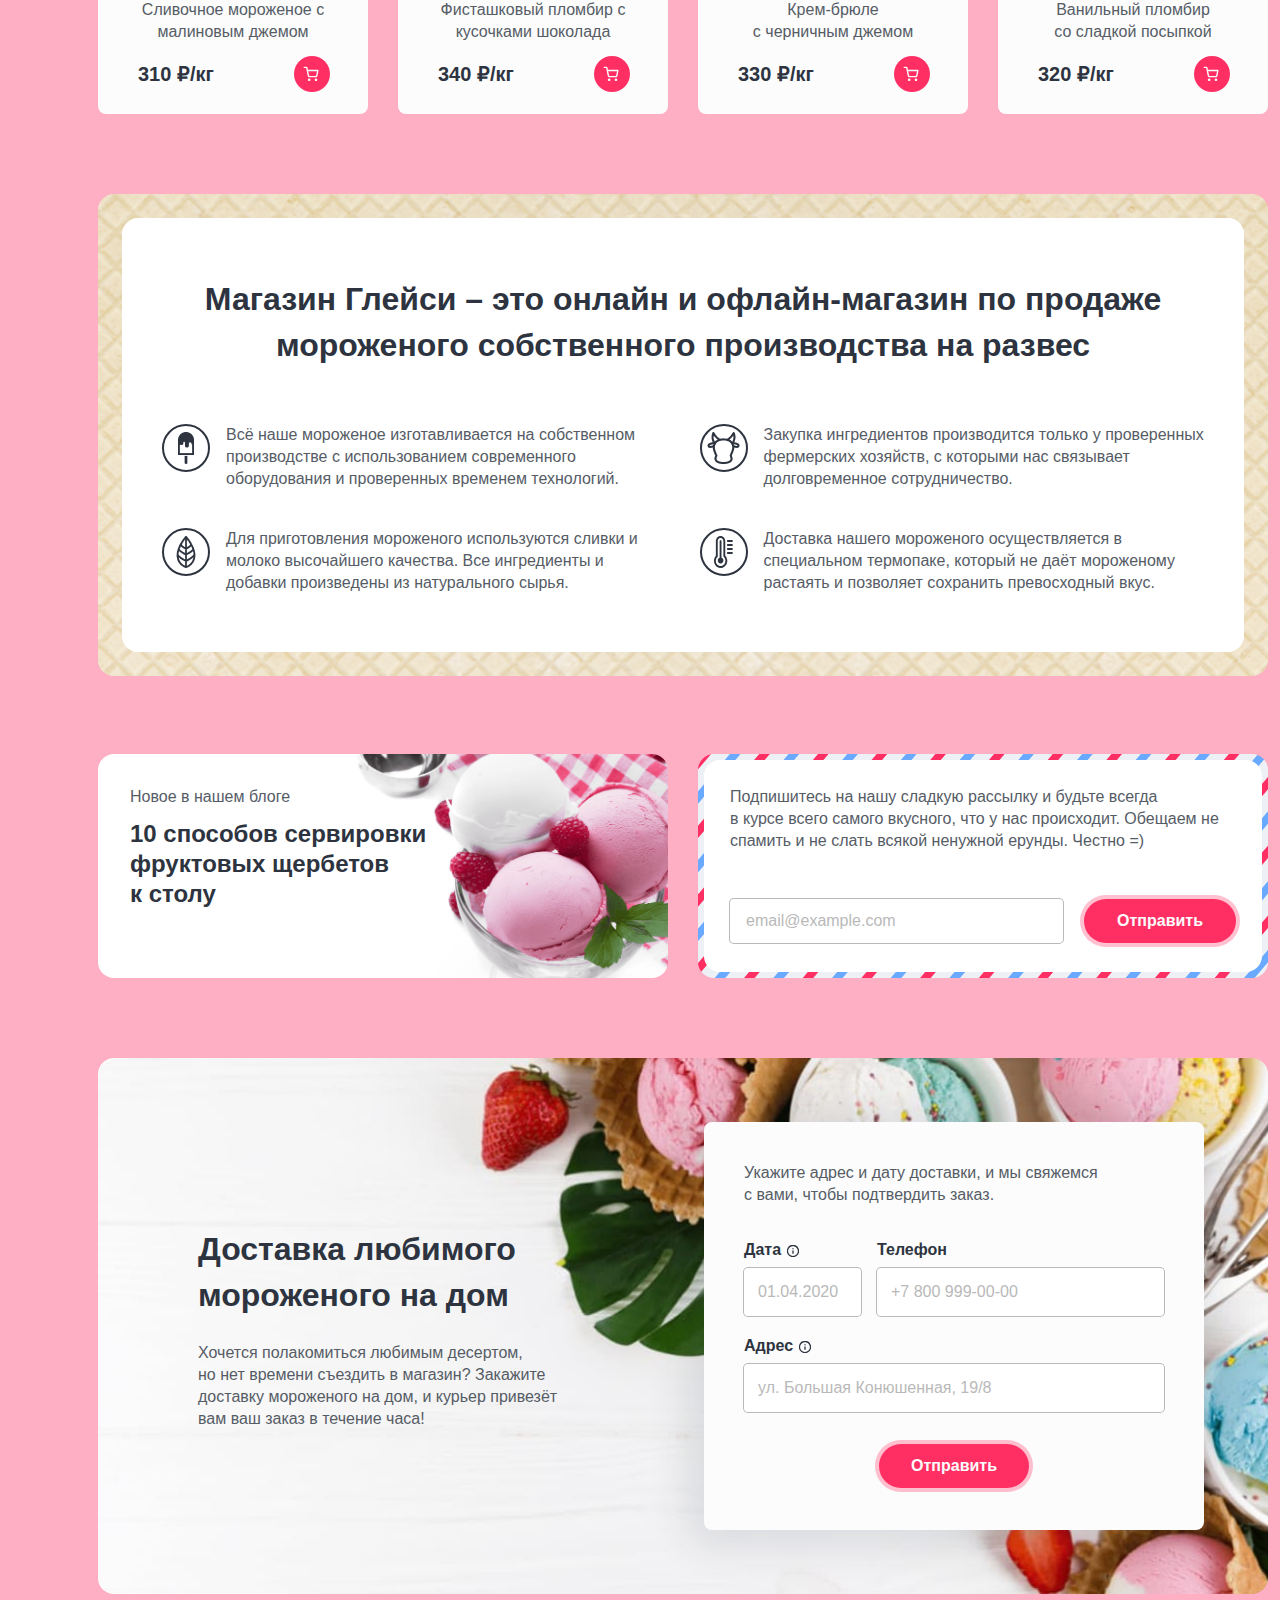
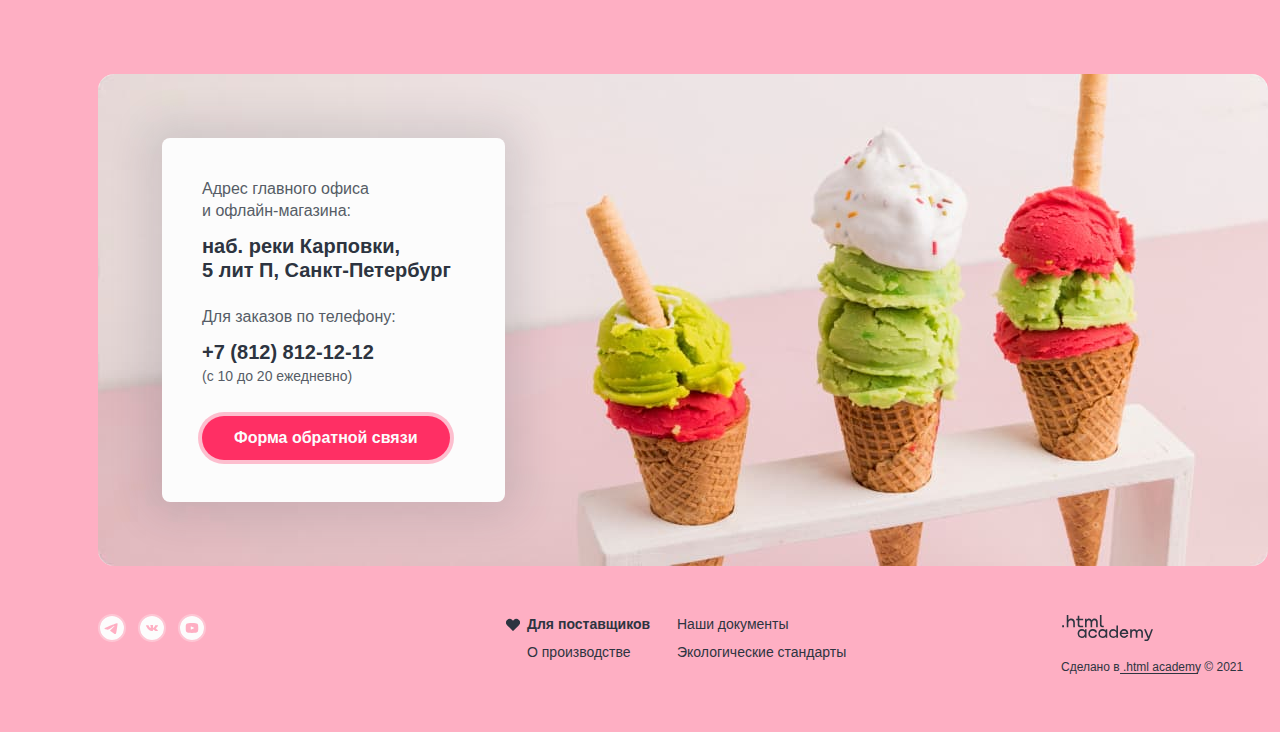
==== commit c8ba896c: "Merge pull request #1 from VallerySym/master" ====
--- a/index.html
+++ b/index.html
@@ -2,29 +2,31 @@
 <html lang="ru">
 
 <head>
-  <meta charset="UTF-8">
-  <title>Интернет-магазин "Глейси" </title>
-  <link rel="stylesheet" href="styles/styles.css" />
-  <link rel="icon" href="favicon.ico" type="image/svg+xml" />
+  <meta charset="utf-8">
+  <title>Интернет-магазин "Глейси"</title>
+  <link rel="stylesheet" href="styles/styles.css">
+  <link rel="icon" href="favicon.ico" type="image/svg+xml">
   <link rel="icon" type="image/png" href="images/favicon.png">
 </head>
 
 <body>
   <div class="page-wrapper">
-     <!--К кнопкам или ссылкам ввиде кнопок добавить класс loader, чтобы увидеть спиннер-->
+    <!--Для отображения сосотояния загрузки кнопкам или ссылкам ввиде кнопок добавить класс loader -->
     <header class="page-header">
       <!-- Логотип -->
       <a class="header-logo" href="#">
-        <img src="images/logo.svg" width=" 137" height="56" alt="Логотип интернет-магазин Глейси.">
+        <img src="images/logo.svg" width="137" height="56" alt="Логотип интернет-магазин Глейси.">
       </a>
       <!-- Навигация -->
       <nav class="header-navigation">
         <ul class="navigation-list">
           <li class="navigation-item">
-            <a class="navigation-link" href="catalog.html">Каталог</a>
+            <button class="navigation-link navigation-button" type="button">Каталог</button>
             <div class="catalog-popup">
-              <span class="catalog-popup-title">Новинки</span>
               <ul class="catalog-popup-list">
+                <li class="catalog-popup-item">
+                  <a class="catalog-popup-link popup-link-new" href="#">Новинки</a>
+                </li>
                 <li class="catalog-popup-item">
                   <a class="catalog-popup-link" href="catalog.html">Сливочное</a>
                 </li>
@@ -53,21 +55,42 @@
         <a class="header-phone" href="tel:+78005558628">+7 800 555-86-28</a>
         <!-- Поиск по сайту -->
         <div class="search-wrapper">
-          <button class="search-button" type="button"></button>
+          <button class=" header-button search-button" type="button">
+            <span class="visually-hidden">Поиск по сайту.</span>
+            <svg width="14" height="14" viewBox="0 0 14 14" xmlns="http://www.w3.org/2000/svg">
+              <path fill-rule="evenodd" clip-rule="evenodd"
+                d="M1.66 6.19a4.67 4.67 0 1 1 9.34 0 4.67 4.67 0 0 1-9.34 0Zm8.42 4.69a6 6 0 1 1 .94-.94l2.45 2.44a.67.67 0 1 1-.94.95l-2.45-2.45Z" />
+            </svg>
+          </button>
           <div class="search-popup">
             <form class="search-popup-form" action="https://echo.htmlacademy.ru/" method="post">
-              <input class="search-popup-input" type="search" placeholder="Поиск по сайту">
+              <!-- Для отображения ошибки ввода, добавить тегу input класс is-error -->
+              <label class="visually-hidden" for="search-form">Поиск по сайту.</label>
+              <input class="search-popup-input " type="search" placeholder="Поиск по сайту" name="search-form"
+                id="search-form">
             </form>
           </div>
         </div>
         <!-- Кнопка войти -->
         <div class="login-wrapper">
-          <button class="login-button" type="button">Вход</button>
+          <button class="header-button login-button" type="button">Вход
+            <svg width="14" height="15" viewBox="0 0 14 15" xmlns="http://www.w3.org/2000/svg">
+              <path fill-rule="evenodd" clip-rule="evenodd"
+                d="M8 1.52c0-.36.3-.66.67-.66h2.66a2 2 0 0 1 2 2v9.33a2 2 0 0 1-2 2H8.67a.67.67 0 0 1 0-1.33h2.66a.67.67 0
+                0 0 .67-.67V2.86a.67.67 0 0 0-.67-.67H8.67A.67.67 0 0 1 8 1.52Zm-3.14 2.2a.67.67 0 0 1 .94 0l3.33 3.33a.67.67 0
+                 0 1 .2.48.66.66 0 0 1-.2.47L5.8 11.33a.67.67 0 1 1-.94-.94l2.2-2.2H.66a.67.67 0 1 1 0-1.33h6.4l-2.2-2.2a.67.67 0 0 1 0-.94Z" />
+            </svg>
+          </button>
           <div class="login-popup">
             <h2 class="login-popup-title">Личный кабинет</h2>
             <form class="login-popup-form" action="https://echo.htmlacademy.ru/" method="post">
-              <input class="login-popup-input" type="email" placeholder="email@example.com" name="login-email" required>
-              <input class="login-popup-input input-password "  type="password" value="пароль" placeholder="пароль" name="login-password" required>
+              <!-- Для отображения ошибки ввода, добавить тегу input класс is-error -->
+              <label class="visually-hidden" for="login-email">Введите ваш email.</label>
+              <input class="login-popup-input " type="email" placeholder="email@example.com" name="login-email"
+                id="login-email" required>
+              <label class="visually-hidden" for="login-password">Введите ваш пароль.</label>
+              <input class="login-popup-input input-password " type="password" value="пароль" placeholder="пароль"
+                name="login-password" id="login-password" required>
               <button class="login-popup-button button-secondary" type="submit">Войти</button>
               <ul class="help-list">
                 <li>
@@ -82,16 +105,24 @@
         </div>
         <!-- Корзина -->
         <div class="basket-wrapper">
-          <button class="basket-button" type="button">2 товара</button>
-          <!-- Если в корзине нет товаров, то к basket-popup добавить класс is-empty -->
-          <div class="basket-popup is-empty">
+          <button class=" header-button basket-button" type="button">2 товара
+            <svg width="15" height="14" viewBox="0 0 15 14" xmlns="http://www.w3.org/2000/svg">
+              <path fill-rule="evenodd" clip-rule="evenodd" d="M1.17.1a.67.67 0 1 0 0 1.34h1.77l.47 2.34a.66.66 0 0 0 0 .05l.97 4.83a1.83 1.83 0
+              0 0 1.82 1.47h5.62a1.83 1.83 0 0 0 1.82-1.47l.93-4.86a.67.67 0 0 0-.66-.8h-9.3L4.14.65a.67.67 0 0 0-.66-.53H1.17Zm4.52
+              8.3-.81-4.06h8.23l-.78 4.06a.5.5 0 0 1-.49.4H6.18a.5.5 0 0 1-.49-.4Zm-1.13 3.96a1.25 1.25 0 1 1 2.49 0 1.25 1.25 0 0
+               1-2.5 0Zm6.37 0a1.25 1.25 0 1 1 2.5 0 1.25 1.25 0 0 1-2.5 0Z" />
+            </svg>
+          </button>
+          <!-- Чтобы увидеть разные всплывающие окна у корзины перейдите на 752 строку styles.css
+             и измените значения свойств display -->
+          <div class="basket-popup">
             <h3 class="basket-title">Корзина</h3>
             <ul class="basket-list">
               <li class="basket-item">
                 <a class="basket-link" href="#">
                   <img class="basket-img" src="images/catalog-card-1.png" width="46" height="46"
                     alt="Шарик малинового мороженого.">
-                  <div class="basket-wrapper">
+                  <div class="basket-order-wrapper">
                     <p class="basket-description">Малинка</p>
                     <p class="basket-quantity">1 кг х 310 ₽</p>
                   </div>
@@ -104,7 +135,7 @@
                 <a class="basket-link" href="#">
                   <img class="basket-img" src="images/catalog-card-4.png" width="46" height="46"
                     alt="Шарик мороженого бабл-гам.">
-                  <div class="basket-wrapper">
+                  <div class="basket-order-wrapper">
                     <p class="basket-description">Бабл-гам</p>
                     <span class="basket-quantity">1,5 кг х 320 ₽</span>
                   </div>
@@ -118,8 +149,8 @@
               <button class="button-secondary ">Оформить заказ</button>
               <span class="basket-price-total">Итого: 790 ₽</span>
             </div>
-            <div class="basket-popup-empty">Ваша корзина пока пуста</div>
-          </div>
+          </div>
+          <div class="basket-popup-empty">Ваша корзина пока пуста</div>
         </div>
       </div>
     </header>
@@ -127,116 +158,109 @@
       <h1 class="visually-hidden">Интернет-магазин Глейси.</h1>
       <!-- Слайдер -->
       <section class="slider">
-        <h2 class="visually-hidden">Слайдер с популярными вкусами.</h2>
+        <h2 class="visually-hidden">Реклама мороженого.</h2>
         <div class="slider-slides">
-          <div class="slider-slide slider-slide--active" data-class="color-pink">
+          <div class="slider-slide is-active" data-class="color-pink">
             <div class="slider-content">
-              <h3 class="slider-title">Нежный пломбир с&nbsp;клубничным джемом</h3>
-              <p class="slider-description">Натуральное мороженое из свежих сливок
-                и&nbsp;молока с вкуснейшим клубничным джемом <br> – это&nbsp;идеальный десерт для всей семьи. </p>
-              <a class="button-primary slider-link " href="#">Заказать</a>
-            </div>
-            <div class="slider-images">
-              <div class="slider-image">
-                <img src="images/slider-1.png" alt="Вафельный рожок мороженого пломбир с клубничным джемом." width="306"
-                  height="507">
-              </div>
+              <h3 class="slide-title">Нежный пломбир с&nbsp;клубничным джемом</h3>
+              <p class="slider-subtitle">Натуральное мороженое из свежих сливок и&nbsp;молока с вкуснейшим
+                клубничным джемом<br> – это идеальный десерт для всей семьи. </p>
+              <button class="slide-button button-primary" type="button">Заказать</button>
+            </div>
+            <div class="slider-img">
+              <img src="images/slider-1.png" width="306" height="507" alt="Клубничное мороженое в рожке.">
             </div>
           </div>
           <div class="slider-slide" data-class="color-blue">
             <div class="slider-content">
-              <h3 class="slider-title">Сливочное мороженое со вкусом банана</h3>
-              <p class="slider-description">Сливочное мороженое с ярким банановым вкусом подарит вам свежесть и
-                наслаждение даже в самый жаркий летний день. </p>
-              <a class="button-primary slider-link " href="#">Заказать</a>
-            </div>
-            <div class="slider-images">
-              <div class="slider-image">
-                <img src="images/slider-2.png" alt="Вафельный рожок сливочного бананового мороженого." width="306"
-                  height="507">
-              </div>
+              <h3 class="slide-title page-title">Сливочное мороженое со&nbsp;вкусом банана</h3>
+              <p class="slider-subtitle">Сливочное мороженое с ярким банановым вкусом подарит вам свежесть и
+                наслаждение даже в самый жаркий летний день.</p>
+              <button class="slide-button button-primary" type="button">Заказать</button>
+            </div>
+            <div class="slider-img">
+              <img src="images/slider-2.png" width="306" height="507" alt="Банановое мороженое в рожке.">
             </div>
           </div>
           <div class="slider-slide" data-class="color-yellow">
             <div class="slider-content">
-              <h3 class="slider-title">Карамельный пломбир с маршмеллоу</h3>
-              <p class="slider-description">Необычный сладкий десерт с карамельным топпингом и кусочками зефира завоюет
-                сердца сладкоежек всех возрастов.</p>
-              <a class="button-primary slider-link " href="#">Заказать</a>
-            </div>
-            <div class="slider-images">
-              <div class="slider-image">
-                <img src="images/slider-3.png" alt="Вафельный рожок карамельного мороженого с маршмеллоу." width="306"
-                  height="507">
-              </div>
-            </div>
-          </div>
-        </div>
-        <!-- Стерлочки слайдера -->
-        <div class="slider-toggles">
-          <button class="slider-toggle prev-slide-button" type="button">
-            <span class="visually-hidden">Предыдущий слайд.</span>
-            <svg width="16" height="16" viewBox="0 0 16 16"  xmlns="http://www.w3.org/2000/svg">
-              <path fill-rule="evenodd" clip-rule="evenodd"
-                d="M9.803 3.805a.665.665 0 1 0-.94-.94L4.195 7.533a.665.665 0 0 0-.003.938l.004.003 4.668 4.668a.665.665 0 1 0 .94-.94L5.605 8.003l4.198-4.198Z"/>
-            </svg>
-          </button>
-          <button class="slider-toggle next-slide-button" type="button">
-            <span class="visually-hidden">Следующий слайд.</span>
-            <svg width="16" height="16" viewBox="0 0 16 16"  xmlns="http://www.w3.org/2000/svg">
-              <path fill-rule="evenodd" clip-rule="evenodd"
-                d="M7.135 2.865a.665.665 0 1 0-.94.94l4.201 4.201-4.201 4.202a.665.665 0 0 0 .94.94l4.669-4.669.003-.002c.26-.26.26-.681 0-.94L7.135 2.864Z"/>
-            </svg>
-          </button>
-        </div>
-        <!-- Пагинация слайдера -->
+              <h3 class="slide-title page-title">Карамельный пломбир с&nbsp;маршмеллоу</h3>
+              <p class="slider-subtitle">Необычный сладкий десерт с карамельным топпингом и кусочками зефира
+                завоюет сердца сладкоежек всех возрастов.</p>
+              <button class="slide-button button-primary" type="button">Заказать</button>
+            </div>
+            <div class="slider-img">
+              <img src="images/slider-3.png" width="306" height="507" alt="Карамельное мороженое в рожке.">
+            </div>
+          </div>
+        </div>
         <div class="slider-footer">
+          <!-- Стрелочки переключения слайдов -->
+          <div class="slider-toggles">
+            <button class="slider-toggle prev-slider-button" type="button">
+              <span class="visually-hidden">Предыдущий слайд.</span>
+              <svg width="7" height="12" viewBox="0 0 7 12" xmlns="http://www.w3.org/2000/svg">
+                <path fill-rule="evenodd" clip-rule="evenodd"
+                  d="M1.13526 0.864696C0.875566 0.604997 0.454511 0.604997 0.194813 0.864696C-0.0648862 1.12439 -0.0648862 1.54545 0.194813 1.80515L4.39609 6.00643L0.194774 10.2077C-0.0649247 10.4674 -0.0649247 10.8885 0.194774 11.1482C0.454473 11.4079 0.875527 11.4079 1.13523 11.1482L5.80394 6.47949C5.80489 6.47855 5.80583 6.47761 5.80678 6.47666C6.06648 6.21696 6.06648 5.79591 5.80678 5.53621L1.13526 0.864696Z" />
+              </svg></button>
+            <button class="slider-toggle next-slide-button" type="button">
+              <span class="visually-hidden">Следующий слайд.</span>
+              <svg width="7" height="12" viewBox="0 0 7 12" xmlns="http://www.w3.org/2000/svg">
+                <path fill-rule="evenodd" clip-rule="evenodd"
+                  d="M1.13526 0.864696C0.875566 0.604997 0.454511 0.604997 0.194813 0.864696C-0.0648862 1.12439 -0.0648862 1.54545 0.194813 1.80515L4.39609 6.00643L0.194774 10.2077C-0.0649247 10.4674 -0.0649247 10.8885 0.194774 11.1482C0.454473 11.4079 0.875527 11.4079 1.13523 11.1482L5.80394 6.47949C5.80489 6.47855 5.80583 6.47761 5.80678 6.47666C6.06648 6.21696 6.06648 5.79591 5.80678 5.53621L1.13526 0.864696Z" />
+              </svg></button>
+          </div>
+          <!-- Пагинация слайдера -->
           <div class="slider-pagination">
-            <button class="slider-pagination-button is-active" type="button">
-              <span class="visually-hidden">Первый товар.</span>
-            </button>
-            <button class="slider-pagination-button" type="button">
-              <span class="visually-hidden">Второй товар.</span>
-            </button>
-            <button class="slider-pagination-button" type="button">
-              <span class="visually-hidden">Третий товар.</span>
-            </button>
+            <button class="slider-pagination-button is-active" type="button"><span class="visually-hidden">Первый
+                слайд.</span></button>
+            <button class="slider-pagination-button" type="button"><span class="visually-hidden">Второй
+                слайд.</span></button>
+            <button class="slider-pagination-button" type="button"><span class="visually-hidden">Третий
+                слайд.</span></button>
           </div>
           <!-- Cписок соцсетей -->
           <ul class="social-list">
             <li class="social-item">
               <a class="social-link tg-link" href="https://t.me/htmlacademy ">
                 <span class="visually-hidden">Телеграм.</span>
-                <svg width="24" height="24" viewBox="0 0 24 24" xmlns="http://www.w3.org/2000/svg"><path fill-rule="evenodd" clip-rule="evenodd" d="M24 12a12 12 0 1
-                   1-24 0 12 12 0 0 1 24 0ZM12.43 8.86c-1.17.48-3.5 1.49-7 3.01-.57.23-.86.45-.9.67-.04.36.42.5 1.04.7l.27.08c.6.2
-                    1.43.44 1.86.45.39 0 .82-.16 1.3-.48 3.27-2.21 4.96-3.33 5.06-3.35.08-.02.18-.04.25.02.07.07.07.18.06.22-.05.19-1.84
-                     1.86-2.77 2.72a28.24 28.24 0 0 0-.82.79c-.57.54-1 .96.02 1.63.5.32.89.59 1.28.85a88.77 88.77 0 0 0 1.8 1.23c.5.35.95.67
-                     1.5.62.32-.03.65-.33.82-1.23.4-2.13 1.18-6.73 1.36-8.63.01-.16 0-.31-.02-.47a.5.5 0 0 0-.17-.33.78.78 0 0 0-.46-.14c-.46.01-1.15.25-4.48
-                      1.64Z" /></svg>
+                <svg width="24" height="24" viewBox="0 0 24 24" xmlns="http://www.w3.org/2000/svg">
+                  <path fill-rule="evenodd" clip-rule="evenodd" d="M24 12a12 12 0 1
+               1-24 0 12 12 0 0 1 24 0ZM12.43 8.86c-1.17.48-3.5 1.49-7 3.01-.57.23-.86.45-.9.67-.04.36.42.5 1.04.7l.27.08c.6.2
+                1.43.44 1.86.45.39 0 .82-.16 1.3-.48 3.27-2.21 4.96-3.33 5.06-3.35.08-.02.18-.04.25.02.07.07.07.18.06.22-.05.19-1.84
+                 1.86-2.77 2.72a28.24 28.24 0 0 0-.82.79c-.57.54-1 .96.02 1.63.5.32.89.59 1.28.85a88.77 88.77 0 0 0 1.8 1.23c.5.35.95.67
+                 1.5.62.32-.03.65-.33.82-1.23.4-2.13 1.18-6.73 1.36-8.63.01-.16 0-.31-.02-.47a.5.5 0 0 0-.17-.33.78.78 0 0 0-.46-.14c-.46.01-1.15.25-4.48
+                  1.64Z" />
+                </svg>
               </a>
             </li>
             <li class="social-item">
               <a class="social-link vk-link" href="https://vk.com/htmlacademy ">
                 <span class="visually-hidden">Вконтакте.</span>
-                <svg width="24" height="24" viewBox="0 0 24 24" xmlns="http://www.w3.org/2000/svg"><path fill-rule="evenodd" clip-rule="evenodd" d="M24 12a12
-                  12 0 1 1-24 0 12 12 0 0 1 24 0Zm-11.41 2.97h-.72s-1.58.09-2.98-1.18C7.37 12.4 6.03 9.65 6.03 9.65s-.07-.18
-                   0-.27c.1-.1.36-.1.36-.1l1.72-.01s.16.02.27.1c.1.05.15.17.15.17s.28.61.65 1.17c.71 1.08 1.05 1.32
-                    1.29 1.2.35-.16.25-1.53.25-1.53s0-.5-.18-.71c-.14-.17-.41-.22-.53-.24-.1-.01.06-.2.26-.3.31-.13.86-.13
-                    1.5-.13.5 0 .65.03.84.07.46.1.44.41.41 1.08l-.02.7v.18c-.01.34-.02.73.23.88.13.07.45 0
-                     1.26-1.19.38-.56.66-1.23.66-1.23s.07-.12.16-.17c.1-.05.24-.04.24-.04h1.8s.54-.06.63.15c.1.23-.2.75-.94 1.61-.7.82-1.03
-                     1.12-1 1.38.01.2.23.38.66.72.89.73 1.13 1.1 1.18 1.2l.01.01c.4.58-.44.62-.44.62l-1.6.02s-.34.06-.8-.2a3.94
-                     3.94 0 0 1-.69-.6c-.33-.34-.65-.66-.91-.58-.45.12-.44.96-.44.96s0 .18-.1.28c-.1.1-.32.12-.32.12Z"/></svg>
+                <svg width="24" height="24" viewBox="0 0 24 24" xmlns="http://www.w3.org/2000/svg">
+                  <path fill-rule="evenodd" clip-rule="evenodd" d="M24 12a12
+              12 0 1 1-24 0 12 12 0 0 1 24 0Zm-11.41 2.97h-.72s-1.58.09-2.98-1.18C7.37 12.4 6.03 9.65 6.03 9.65s-.07-.18
+               0-.27c.1-.1.36-.1.36-.1l1.72-.01s.16.02.27.1c.1.05.15.17.15.17s.28.61.65 1.17c.71 1.08 1.05 1.32
+                1.29 1.2.35-.16.25-1.53.25-1.53s0-.5-.18-.71c-.14-.17-.41-.22-.53-.24-.1-.01.06-.2.26-.3.31-.13.86-.13
+                1.5-.13.5 0 .65.03.84.07.46.1.44.41.41 1.08l-.02.7v.18c-.01.34-.02.73.23.88.13.07.45 0
+                 1.26-1.19.38-.56.66-1.23.66-1.23s.07-.12.16-.17c.1-.05.24-.04.24-.04h1.8s.54-.06.63.15c.1.23-.2.75-.94 1.61-.7.82-1.03
+                 1.12-1 1.38.01.2.23.38.66.72.89.73 1.13 1.1 1.18 1.2l.01.01c.4.58-.44.62-.44.62l-1.6.02s-.34.06-.8-.2a3.94
+                 3.94 0 0 1-.69-.6c-.33-.34-.65-.66-.91-.58-.45.12-.44.96-.44.96s0 .18-.1.28c-.1.1-.32.12-.32.12Z" />
+                </svg>
               </a>
             </li>
             <li class="social-item">
               <a class="social-link yt-link" href="https://www.youtube.com/user/htmlacademyru ">
                 <span class="visually-hidden">Ютуб.</span>
-                <svg width="24" height="24" viewBox="0 0 24 24" xmlns="http://www.w3.org/2000/svg"><path d="m14 11.8-2.8-1.32c-.25-.11-.45.01-.45.29v2.46c0
-                  .28.2.4.45.29L14 12.2c.25-.12.25-.3 0-.42ZM12 0a12 12 0 1 0 0 24 12 12 0 0 0 0-24Zm0 16.88c-6.14 0-6.25-.56-6.25-4.88s.1-4.88
-                   6.25-4.88c6.14 0 6.25.56 6.25 4.88s-.1 4.88-6.25 4.88Z" /></svg>
+                <svg width="24" height="24" viewBox="0 0 24 24" xmlns="http://www.w3.org/2000/svg">
+                  <path d="m14 11.8-2.8-1.32c-.25-.11-.45.01-.45.29v2.46c0
+              .28.2.4.45.29L14 12.2c.25-.12.25-.3 0-.42ZM12 0a12 12 0 1 0 0 24 12 12 0 0 0 0-24Zm0 16.88c-6.14 0-6.25-.56-6.25-4.88s.1-4.88
+               6.25-4.88c6.14 0 6.25.56 6.25 4.88s-.1 4.88-6.25 4.88Z" />
+                </svg>
               </a>
             </li>
           </ul>
+        </div>
       </section>
       <!-- Акции -->
       <section class="promo">
@@ -274,10 +298,10 @@
               <p class="popular-item-subtitle">Сливочное мороженое с малиновым джемом</p>
               <div class="item-wrapper">
                 <span class="item-price">310 ₽/кг</span>
-                <button class="item-button " type="button"><span class="visually-hidden">Добавить в
-                  корзину.</span><svg width="16" height="16" viewBox="0 0 15 14" xmlns="http://www.w3.org/2000/svg">
-                  <path fill-rule="evenodd" clip-rule="evenodd"
-                    d="M1.16667 0.107941C0.798477 0.107941 0.5 0.406418 0.5 0.774607C0.5 1.1428 0.798477 1.44127 1.16667
+                <button class="item-button " type="button">
+                  <span class="visually-hidden">Добавить в корзину.</span>
+                  <svg width="16" height="16" viewBox="0 0 15 14" xmlns="http://www.w3.org/2000/svg">
+                    <path fill-rule="evenodd" clip-rule="evenodd" d="M1.16667 0.107941C0.798477 0.107941 0.5 0.406418 0.5 0.774607C0.5 1.1428 0.798477 1.44127 1.16667
                      1.44127H2.93794L3.40537 3.77666C3.40821 3.79461 3.41176 3.81232 3.416 3.82976L4.38338 8.66309L4.3835
                      8.66365C4.46706 9.08366 4.69562 9.46093 5.02921 9.72948C5.36111 9.99666 5.77595 10.1393 6.20183
                      10.1328H11.8225C12.2484 10.1393 12.6633 9.99666 12.9952 9.72948C13.3289 9.46081 13.5575 9.08332 13.641
@@ -290,7 +314,7 @@
                          12.3634C7.04876 13.0513 6.49105 13.6091 5.80307 13.6091C5.1151 13.6091 4.55739 13.0513 4.55739 12.3634ZM10.9307
                          12.3634C10.9307 11.6754 11.4884 11.1177 12.1764 11.1177C12.8644 11.1177 13.4221 11.6754 13.4221 12.3634C13.4221
                           13.0513 12.8644 13.6091 12.1764 13.6091C11.4884 13.6091 10.9307 13.0513 10.9307 12.3634Z" />
-                </svg></button>
+                  </svg></button>
               </div>
             </div>
           </li>
@@ -302,10 +326,10 @@
               <p class="popular-item-subtitle">Фисташковый пломбир с кусочками шоколада</p>
               <div class="item-wrapper">
                 <span class="item-price">340 ₽/кг</span>
-                <button class="item-button" type="button"><span class="visually-hidden">Добавить в
-                  корзину.</span><svg width="16" height="16" viewBox="0 0 15 14" xmlns="http://www.w3.org/2000/svg">
-                  <path fill-rule="evenodd" clip-rule="evenodd"
-                    d="M1.16667 0.107941C0.798477 0.107941 0.5 0.406418 0.5 0.774607C0.5 1.1428 0.798477 1.44127 1.16667
+                <button class="item-button" type="button">
+                  <span class="visually-hidden">Добавить в корзину.</span>
+                  <svg width="16" height="16" viewBox="0 0 15 14" xmlns="http://www.w3.org/2000/svg">
+                    <path fill-rule="evenodd" clip-rule="evenodd" d="M1.16667 0.107941C0.798477 0.107941 0.5 0.406418 0.5 0.774607C0.5 1.1428 0.798477 1.44127 1.16667
                      1.44127H2.93794L3.40537 3.77666C3.40821 3.79461 3.41176 3.81232 3.416 3.82976L4.38338 8.66309L4.3835
                      8.66365C4.46706 9.08366 4.69562 9.46093 5.02921 9.72948C5.36111 9.99666 5.77595 10.1393 6.20183
                      10.1328H11.8225C12.2484 10.1393 12.6633 9.99666 12.9952 9.72948C13.3289 9.46081 13.5575 9.08332 13.641
@@ -318,7 +342,7 @@
                          12.3634C7.04876 13.0513 6.49105 13.6091 5.80307 13.6091C5.1151 13.6091 4.55739 13.0513 4.55739 12.3634ZM10.9307
                          12.3634C10.9307 11.6754 11.4884 11.1177 12.1764 11.1177C12.8644 11.1177 13.4221 11.6754 13.4221 12.3634C13.4221
                           13.0513 12.8644 13.6091 12.1764 13.6091C11.4884 13.6091 10.9307 13.0513 10.9307 12.3634Z" />
-                </svg></button>
+                  </svg></button>
               </div>
             </div>
           </li>
@@ -327,13 +351,13 @@
               alt="Изображение черничного мороженого.">
             <div class="popular-item-content">
               <h3 class="popular-item-title">Черника</h3>
-              <p class="popular-item-subtitle">Крем-брюле с черничным джемом</p>
+              <p class="popular-item-subtitle">Крем-брюле <br> с черничным джемом</p>
               <div class="item-wrapper">
                 <span class="item-price">330 ₽/кг</span>
-                <button class="item-button " type="button"><span class="visually-hidden">Добавить в
-                  корзину.</span><svg width="16" height="16" viewBox="0 0 15 14" xmlns="http://www.w3.org/2000/svg">
-                  <path fill-rule="evenodd" clip-rule="evenodd"
-                    d="M1.16667 0.107941C0.798477 0.107941 0.5 0.406418 0.5 0.774607C0.5 1.1428 0.798477 1.44127 1.16667
+                <button class="item-button " type="button">
+                  <span class="visually-hidden">Добавить в корзину.</span>
+                  <svg width="16" height="16" viewBox="0 0 15 14" xmlns="http://www.w3.org/2000/svg">
+                    <path fill-rule="evenodd" clip-rule="evenodd" d="M1.16667 0.107941C0.798477 0.107941 0.5 0.406418 0.5 0.774607C0.5 1.1428 0.798477 1.44127 1.16667
                      1.44127H2.93794L3.40537 3.77666C3.40821 3.79461 3.41176 3.81232 3.416 3.82976L4.38338 8.66309L4.3835
                      8.66365C4.46706 9.08366 4.69562 9.46093 5.02921 9.72948C5.36111 9.99666 5.77595 10.1393 6.20183
                      10.1328H11.8225C12.2484 10.1393 12.6633 9.99666 12.9952 9.72948C13.3289 9.46081 13.5575 9.08332 13.641
@@ -346,7 +370,8 @@
                          12.3634C7.04876 13.0513 6.49105 13.6091 5.80307 13.6091C5.1151 13.6091 4.55739 13.0513 4.55739 12.3634ZM10.9307
                          12.3634C10.9307 11.6754 11.4884 11.1177 12.1764 11.1177C12.8644 11.1177 13.4221 11.6754 13.4221 12.3634C13.4221
                           13.0513 12.8644 13.6091 12.1764 13.6091C11.4884 13.6091 10.9307 13.0513 10.9307 12.3634Z" />
-                </svg></button>
+                  </svg>
+                </button>
               </div>
             </div>
           </li>
@@ -355,13 +380,13 @@
               alt="Изображение мороженого бабл-гам.">
             <div class="popular-item-content">
               <h3 class="popular-item-title">Бабл-гам</h3>
-              <p class="popular-item-subtitle">Ванильный пломбир со сладкой посыпкой</p>
+              <p class="popular-item-subtitle">Ванильный пломбир <br> со сладкой посыпкой</p>
               <div class="item-wrapper">
-                <span class="item-price">310 ₽/кг</span>
+                <span class="item-price">320 ₽/кг</span>
                 <button class="item-button" type="button"><span class="visually-hidden">Добавить в
-                  корзину.</span><svg width="16" height="16" viewBox="0 0 15 14" xmlns="http://www.w3.org/2000/svg">
-                  <path fill-rule="evenodd" clip-rule="evenodd"
-                    d="M1.16667 0.107941C0.798477 0.107941 0.5 0.406418 0.5 0.774607C0.5 1.1428 0.798477 1.44127 1.16667
+                    корзину.</span>
+                  <svg width="16" height="16" viewBox="0 0 15 14" xmlns="http://www.w3.org/2000/svg">
+                    <path fill-rule="evenodd" clip-rule="evenodd" d="M1.16667 0.107941C0.798477 0.107941 0.5 0.406418 0.5 0.774607C0.5 1.1428 0.798477 1.44127 1.16667
                      1.44127H2.93794L3.40537 3.77666C3.40821 3.79461 3.41176 3.81232 3.416 3.82976L4.38338 8.66309L4.3835
                      8.66365C4.46706 9.08366 4.69562 9.46093 5.02921 9.72948C5.36111 9.99666 5.77595 10.1393 6.20183
                      10.1328H11.8225C12.2484 10.1393 12.6633 9.99666 12.9952 9.72948C13.3289 9.46081 13.5575 9.08332 13.641
@@ -374,7 +399,7 @@
                          12.3634C7.04876 13.0513 6.49105 13.6091 5.80307 13.6091C5.1151 13.6091 4.55739 13.0513 4.55739 12.3634ZM10.9307
                          12.3634C10.9307 11.6754 11.4884 11.1177 12.1764 11.1177C12.8644 11.1177 13.4221 11.6754 13.4221 12.3634C13.4221
                           13.0513 12.8644 13.6091 12.1764 13.6091C11.4884 13.6091 10.9307 13.0513 10.9307 12.3634Z" />
-                </svg></button>
+                  </svg></button>
               </div>
             </div>
           </li>
@@ -387,17 +412,13 @@
             производства на развес</h2>
           <ul class="advantages-list">
             <li class="advantages-item advantages-item-one">Всё наше мороженое изготавливается на собственном
-              производстве с использованием
-              современного оборудования и проверенных временем технологий.</li>
+              производстве с использованием современного оборудования и проверенных временем технологий.</li>
             <li class="advantages-item advantages-item-two">Закупка ингредиентов производится только у проверенных
-              фермерских хозяйств, с
-              которыми нас связывает долговременное сотрудничество.</li>
+              фермерских хозяйств, с которыми нас связывает долговременное сотрудничество.</li>
             <li class="advantages-item advantages-item-three">Для приготовления мороженого используются сливки и молоко
-              высочайшего качества.
-              Все ингредиенты и добавки произведены из натурального сырья.</li>
+              высочайшего качества. Все ингредиенты и добавки произведены из натурального сырья.</li>
             <li class="advantages-item advantages-item-four">Доставка нашего мороженого осуществляется в специальном
-              термопаке, который не
-              даёт мороженому растаять и позволяет сохранить превосходный вкус.</li>
+              термопаке, который не даёт мороженому растаять и позволяет сохранить превосходный вкус.</li>
           </ul>
         </div>
       </section>
@@ -405,21 +426,20 @@
       <div class="section-wrapper">
         <section class="blog">
           <h2 class="visually-hidden">Блог.</h2>
-          <div class="blog-wrapper">
-            <h3 class="blog-title">Новое в нашем блоге</h3>
-            <h4 class="blog-subtitle">10 способов сервировки фруктовых щербетов
-              к столу</h4>
-          </div>
+          <h3 class="blog-title">Новое в нашем блоге</h3>
+          <h4 class="blog-subtitle">10 способов сервировки фруктовых щербетов <br> к столу</h4>
         </section>
         <section class="newsletter">
-          <h3 class="visually-hidden">Подпишитесь на рассылку.</h3>
+          <h2 class="visually-hidden">Подпишитесь на рассылку.</h2>
           <div class="newsletter-wrapper">
-            <p class="newsletter-info">Подпишитесь на нашу сладкую рассылку и будьте всегда
+            <p class="newsletter-info">Подпишитесь на нашу сладкую рассылку и будьте всегда <br>
               в курсе всего самого вкусного, что у нас происходит. Обещаем не спамить и не слать всякой ненужной ерунды.
               Честно =)</p>
             <form class="newsletter-form" action="https://echo.htmlacademy.ru/" method="post">
-              <input class="newsletter-input" id="email" type="email" placeholder="email@example.com" name="email"
-                required />
+              <label class="visually-hidden" for="newsletter-email">Введите свой email.</label>
+              <!-- Для отображения ошибки ввода, добавить тегу input класс is-error -->
+              <input class="newsletter-input " type="email" placeholder="email@example.com" name="email"
+                id="newsletter-email" required>
               <button class="newsletter-button button-secondary" type="submit">Отправить</button>
             </form>
           </div>
@@ -430,21 +450,39 @@
         <div class="delivery-wrapper">
           <div class="delivery-content-one">
             <h2 class="delivery-title">Доставка любимого мороженого на дом</h2>
-            <p class="delivery-description">Хочется полакомиться любимым десертом, но нет времени съездить в магазин?
-              Закажите доставку мороженого на дом, и курьер привезёт вам ваш заказ в течение часа!</p>
+            <p class="delivery-description">Хочется полакомиться любимым десертом,<br> но нет времени съездить в
+              магазин? Закажите доставку мороженого на дом, и курьер привезёт вам ваш заказ в течение часа!</p>
           </div>
           <div class="delivery-content-two">
-            <p class="delivery-info">Укажите адрес и дату доставки, и мы свяжемся с вами, чтобы подтвердить заказ.</p>
+            <p class="delivery-info">Укажите адрес и дату доставки, и мы свяжемся <br>с вами, чтобы подтвердить заказ.
+            </p>
             <form class="delivery-form" action="https://echo.htmlacademy.ru/" method="post">
-              <div class="input-wrapper-one">
-                <label class="delivery-label date-label" for="date"> Дата </label>
-                <input class="delivery-input date-input" id="date" type="text" placeholder="01.04.2020" name="date" />
+              <div class="input-wrapper data-wrapper">
+                <div class="label-wrapper">
+                  <label class="delivery-label date-label" for="date"> Дата </label>
+                  <span class="tooltip-one">
+                    <button class="tooltip-toggle tooltip-toggle-one" type="button"></button>
+                    <span class="tooltip-text-one">Укажите дату доставки</span>
+                  </span>
+                </div>
+                <!-- Для отображения ошибки ввода, добавить тегу input класс is-error -->
+                <input class="delivery-input date-input" id="date" type="text" placeholder="01.04.2020" name="date">
+              </div>
+              <div class="input-wrapper phone-wrapper">
                 <label class="delivery-label phone-label" for="phone"> Телефон</label>
+                <!-- Для отображения ошибки ввода, добавить тегу input класс is-error -->
                 <input class="delivery-input phone-input" id="phone" type="text" placeholder="+7 800 999-00-00"
-                  name="phone" />
+                  name="phone">
               </div>
-              <div class="input-wrapper-two">
-                <label class="delivery-label address-label" for="address"> Адрес </label>
+              <div class="input-wrapper address-wrapper">
+                <div class="label-wrapper">
+                  <label class="delivery-label address-label" for="address"> Адрес </label>
+                  <span class="tooltip-two">
+                    <button class="tooltip-toggle tooltip-toggle-two" type="button"></button>
+                    <span class="tooltip-text-two">Введите название улицы, дома и квартиры</span>
+                  </span>
+                </div>
+                <!-- Для отображения ошибки ввода, добавить тегу input класс is-error -->
                 <input class="delivery-input address-input" id="address" type="text"
                   placeholder="ул. Большая Конюшенная, 19/8" name="address">
               </div>
@@ -461,7 +499,7 @@
           <p class="contacts-info">Для заказов по телефону:</p>
           <a class="contacts-phone" href="tel:+78128121212">+7 (812) 812-12-12</a>
           <p class="contacts-info-two">(с 10 до 20 ежедневно)</p>
-          <a class="contacts-link button-secondary" href="#">Форма обратной связи</a>
+          <button class="contacts-button button-secondary" type="button">Форма обратной связи</button>
         </div>
       </section>
     </main>
@@ -471,39 +509,45 @@
         <li class="footer-social-item">
           <a class=" footer-social-link footer-social-tg" href="https://t.me/htmlacademy ">
             <span class="visually-hidden">Телеграм.</span>
-            <svg width="24" height="24" viewBox="0 0 24 24" xmlns="http://www.w3.org/2000/svg"><path fill-rule="evenodd" clip-rule="evenodd" d="M24 12a12 12 0 1
+            <svg width="24" height="24" viewBox="0 0 24 24" xmlns="http://www.w3.org/2000/svg">
+              <path fill-rule="evenodd" clip-rule="evenodd" d="M24 12a12 12 0 1
               1-24 0 12 12 0 0 1 24 0ZM12.43 8.86c-1.17.48-3.5 1.49-7 3.01-.57.23-.86.45-.9.67-.04.36.42.5 1.04.7l.27.08c.6.2
                1.43.44 1.86.45.39 0 .82-.16 1.3-.48 3.27-2.21 4.96-3.33 5.06-3.35.08-.02.18-.04.25.02.07.07.07.18.06.22-.05.19-1.84
                 1.86-2.77 2.72a28.24 28.24 0 0 0-.82.79c-.57.54-1 .96.02 1.63.5.32.89.59 1.28.85a88.77 88.77 0 0 0 1.8 1.23c.5.35.95.67
                 1.5.62.32-.03.65-.33.82-1.23.4-2.13 1.18-6.73 1.36-8.63.01-.16 0-.31-.02-.47a.5.5 0 0 0-.17-.33.78.78 0 0 0-.46-.14c-.46.01-1.15.25-4.48
-                 1.64Z" /></svg>
+                 1.64Z" />
+            </svg>
           </a>
         </li>
         <li class="footer-social-item">
           <a class=" footer-social-link footer-social-vk" href="https://vk.com/htmlacademy ">
             <span class="visually-hidden">Вконтакте.</span>
-            <svg width="24" height="24" viewBox="0 0 24 24" xmlns="http://www.w3.org/2000/svg"><path fill-rule="evenodd" clip-rule="evenodd" d="M24 12a12
+            <svg width="24" height="24" viewBox="0 0 24 24" xmlns="http://www.w3.org/2000/svg">
+              <path fill-rule="evenodd" clip-rule="evenodd" d="M24 12a12
               12 0 1 1-24 0 12 12 0 0 1 24 0Zm-11.41 2.97h-.72s-1.58.09-2.98-1.18C7.37 12.4 6.03 9.65 6.03 9.65s-.07-.18
                0-.27c.1-.1.36-.1.36-.1l1.72-.01s.16.02.27.1c.1.05.15.17.15.17s.28.61.65 1.17c.71 1.08 1.05 1.32
                 1.29 1.2.35-.16.25-1.53.25-1.53s0-.5-.18-.71c-.14-.17-.41-.22-.53-.24-.1-.01.06-.2.26-.3.31-.13.86-.13
                 1.5-.13.5 0 .65.03.84.07.46.1.44.41.41 1.08l-.02.7v.18c-.01.34-.02.73.23.88.13.07.45 0
                  1.26-1.19.38-.56.66-1.23.66-1.23s.07-.12.16-.17c.1-.05.24-.04.24-.04h1.8s.54-.06.63.15c.1.23-.2.75-.94 1.61-.7.82-1.03
                  1.12-1 1.38.01.2.23.38.66.72.89.73 1.13 1.1 1.18 1.2l.01.01c.4.58-.44.62-.44.62l-1.6.02s-.34.06-.8-.2a3.94
-                 3.94 0 0 1-.69-.6c-.33-.34-.65-.66-.91-.58-.45.12-.44.96-.44.96s0 .18-.1.28c-.1.1-.32.12-.32.12Z"/></svg>
+                 3.94 0 0 1-.69-.6c-.33-.34-.65-.66-.91-.58-.45.12-.44.96-.44.96s0 .18-.1.28c-.1.1-.32.12-.32.12Z" />
+            </svg>
           </a>
         </li>
         <li class=" footer-social-item">
           <a class=" footer-social-link footer-social-yt" href="https://www.youtube.com/user/htmlacademyru ">
             <span class="visually-hidden">Ютуб.</span>
-            <svg width="24" height="24" viewBox="0 0 24 24" xmlns="http://www.w3.org/2000/svg"><path d="m14 11.8-2.8-1.32c-.25-.11-.45.01-.45.29v2.46c0
+            <svg width="24" height="24" viewBox="0 0 24 24" xmlns="http://www.w3.org/2000/svg">
+              <path d="m14 11.8-2.8-1.32c-.25-.11-.45.01-.45.29v2.46c0
               .28.2.4.45.29L14 12.2c.25-.12.25-.3 0-.42ZM12 0a12 12 0 1 0 0 24 12 12 0 0 0 0-24Zm0 16.88c-6.14 0-6.25-.56-6.25-4.88s.1-4.88
-               6.25-4.88c6.14 0 6.25.56 6.25 4.88s-.1 4.88-6.25 4.88Z" /></svg>
+               6.25-4.88c6.14 0 6.25.56 6.25 4.88s-.1 4.88-6.25 4.88Z" />
+            </svg>
           </a>
         </li>
       </ul>
       <!-- Инфо -->
       <div class="info-wrapper">
-        <h2 class="info-title" href="#">Для поставщиков</h2>
+        <h2 class="info-title">Для поставщиков</h2>
         <a class="info-link" href="#">Наши документы</a>
         <a class="info-link" href="#">О производстве</a>
         <a class="info-link" href="#">Экологические стандарты</a>
@@ -514,7 +558,7 @@
           <span class="visually-hidden">HTML academy.</span>
           <svg class="htmlacademy-icon" aria-hidden="true" focusable="false" viewBox="0 0 115 33" width="93" height="27"
             fill="none">
-            <g clip-path="url(#a)" fill="#2D3440">
+            <g clip-path="url(#a)">
               <path
                 d="M0 10.42v2.08h1.99v-2.08H0Zm9.42-6.76c-1.26 0-2.28.58-2.92 1.4h-.07V0H4.79v12.5h1.64V8.21c0-1.72 1.07-2.95 2.64-2.95 1.49
                  0 2.35 1.11 2.35 2.6v4.64h1.65V7.57c0-2.38-1.47-3.9-3.65-3.9Zm12.11.24h-3.9V.88H16V3.9h-1.55v1.6H16v4.84c0 1.39.78 2.15 2.18
@@ -560,9 +604,15 @@
         <section class="modal-content">
           <h2 class="modal-title">Мы обязательно ответим вам!</h2>
           <form class="modal-form" action="https://echo.htmlacademy.ru/" method="post">
-            <input class="modal-input modal-name" type="text" placeholder="Имя и фамилия" name="name">
-            <input class="modal-input modal-email" type="email" placeholder="email@example.com" name="email" required>
-            <input class="modal-input modal-appeal" type="text" placeholder="В свободной форме" name="appeal">
+            <!-- Для отображения ошибки ввода, добавить тегу input класс is-error -->
+            <label class="visually-hidden" for="name">Введите вашу фамилию и имя.</label>
+            <input class="modal-input modal-name" type="text" placeholder="Имя и фамилия" name="name" id="name">
+            <label class="visually-hidden" for="modal-email">Введите ваш email.</label>
+            <input class="modal-input modal-email" type="email" placeholder="email@example.com" name="email"
+              id="modal-email" required>
+            <label class="visually-hidden" for="modal-appeal">Введите свое сообщение.</label>
+            <textarea class="modal-input modal-appeal" placeholder="В свободной форме" name="appeal" rows="6"
+              style="height:149px" id="modal-appeal"></textarea>
             <button class=" modal-button button-secondary">Отправить</button>
           </form>
         </section>
--- a/styles/styles.css
+++ b/styles/styles.css
@@ -38,6 +38,7 @@
   white-space: nowrap;
   border: 0;
   clip: rect(0 0 0 0);
+  -webkit-clip-path: inset(100%);
   clip-path: inset(100%);
 }
 
@@ -77,6 +78,7 @@
   font-size: 16px;
   line-height: 20px;
   font-weight: 700;
+  font-family: inherit;
   color: #2D3440;
   background-color: #fcfcfc;
   box-shadow: 0 0 0 4px rgba(252, 252, 252, 0.4);
@@ -88,20 +90,20 @@
 .button-primary:hover {
   background-color: rgba(252, 252, 252, 0.4);
   box-shadow: 0 0 0 4px rgba(252, 252, 252);
-  transition: all 0.5ms ease;
+  transition: all 100ms ease-out;
 }
 
 .button-primary:active {
   background-color: #fcfcfc;
   box-shadow: 0 0 0 2px #2d3440;
-  transition: all 0.5ms ease;
+  transition: all 100ms ease-out;
 }
 
 .button-primary:focus {
   background-color: rgba(252, 252, 252, 0.5);
   box-shadow: 0 0 0 2px #2d3440;
   outline: none;
-  transition: all 0.5ms ease;
+  transition: all 100ms ease-out;
 }
 
 .button-primary:disabled {
@@ -120,6 +122,7 @@
   font-size: 16px;
   line-height: 20px;
   font-weight: 700;
+  font-family: inherit;
   color: #fcfcfc;
   background-color: #ff2f64;
   box-shadow: 0 0 0 4px rgba(255, 47, 100, 0.3);
@@ -132,14 +135,14 @@
   color: #2d3440;
   background-color: #fcfcfc;
   box-shadow: 0 0 0 4px #ff2f64;
-  transition: all 0.5ms ease;
+  transition: all 100ms ease-out;
 }
 
 .button-secondary:active {
   color: #fcfcfc;
   background-color: #feafc3;
   box-shadow: 0 0 0 2px #2d3440;
-  transition: all 0.5ms ease;
+  transition: all 100ms ease-out;
 }
 
 .button-secondary:focus {
@@ -147,7 +150,7 @@
   background-color: #ff2f64;
   box-shadow: 0 0 0 2px #2d3440;
   outline: none;
-  transition: all 0.5ms ease;
+  transition: all 100ms ease-out;
 }
 
 .button-secondary:disabled {
@@ -190,8 +193,14 @@
 
 .button-primary.loader::before,
 .button-primary.loader:hover::before {
-  border: 2px solid rgba(36, 36, 36, 0.24);
+  border: 2px solid rgba(36, 36, 36, 0.25);
   border-bottom-color: #242424;
+}
+
+.button-secondary.loader::before,
+.button-secondary.loader:hover::before {
+  border: 2px solid rgba(252, 252, 252, 0.25);
+  border-bottom-color: #fcfcfc;
 }
 
 /* Secondary button light*/
@@ -201,6 +210,7 @@
   padding: 12px 32px;
   line-height: 20px;
   font-weight: 700;
+  font-family: inherit;
   color: #2d3440;
   background-color: rgba(252, 252, 252, 0.3);
   border-radius: 26px;
@@ -212,20 +222,20 @@
 .button-secondary-light:hover {
   background-color: #fcfcfc;
   box-shadow: 0 0 0 2px rgba(252, 252, 252, 0.3);
-  transition: all 0.5ms ease;
+  transition: all 100ms ease-out;
 }
 
 .button-secondary-light:active {
   background-color: rgba(252, 252, 252, 0.5);
   box-shadow: none;
-  transition: all 0.5ms ease;
+  transition: all 100ms ease-out;
 }
 
 .button-secondary-light:focus {
   background-color: rgba(252, 252, 252, 0.3);
   box-shadow: 0 0 0 2px #2d3440;
   outline: none;
-  transition: all 0.5ms ease;
+  transition: all 100ms ease-out;
 }
 
 .button-secondary-light:disabled {
@@ -235,61 +245,154 @@
   pointer-events: none;
 }
 
+/* Forms conditions */
+
+.search-popup-input::placeholder,
+.newsletter-input::placeholder,
+.delivery-input::placeholder,
+.modal-input::placeholder {
+  color: #b9b9b9;
+}
+
+.search-popup-input:hover,
+.login-popup-input :hover,
+.newsletter-input:hover,
+.delivery-input:hover,
+.modal-input:hover {
+  box-shadow: 0 0 0 1px #2d3440;
+}
+
+.search-popup-input:hover::placeholder,
+.login-popup-input:hover::placeholder,
+.newsletter-input:hover::placeholder,
+.delivery-input:hover::placeholder,
+.modal-input:hover::placeholder {
+  color: #2d3440;
+}
+
+.search-popup-input:focus,
+.login-popup-input:focus,
+.newsletter-input:focus,
+.delivery-input:focus,
+.modal-input:focus {
+  box-shadow: 0 0 0 2px #2d3440;
+}
+
+.search-popup-input:disabled,
+.login-popup-input:disabled,
+.newsletter-input:disabled,
+.delivery-input:disabled,
+.modal-input:disabled {
+  box-shadow: 0 0 0 1px #b9b9b9;
+  background-color: #e7e7e7;
+}
+
+.search-popup-input:disabled:hover,
+.login-popup-input:disabled:hover,
+.newsletter-input:disabled:hover,
+.delivery-input:disabled:hover,
+.modal-input:disabled:hover {
+  box-shadow: 0 0 0 2px #b9b9b9;
+  background-color: #e7e7e7;
+  opacity: 0.65;
+}
+
+/* Forms error */
+
+.search-popup-input.is-error,
+.login-popup-input.is-error,
+.newsletter-input.is-error,
+.delivery-input.is-error,
+.modal-input.is-error {
+  box-shadow: 0 0 0 1px #ea5454;
+}
+
+.search-popup-input:hover.is-error,
+.login-popup-input:hover.is-error,
+.newsletter-input:hover.is-error,
+.delivery-input:hover.is-error,
+.modal-input:hover.is-error {
+  box-shadow: 0 0 0 2px #ea5454;
+}
+
 /* Header */
 
 .page-header {
-  display: flex;
+  display: grid;
+  grid-template-columns: 137px 525px 500px;
   padding: 24px 0 20px 0;
-  align-items: center;
+  column-gap: 16px;
 }
 
 /* Navigation */
 
 .header-wrapper {
   display: flex;
-  margin-left: auto;
+  flex-wrap: wrap;
+  margin-left: 45px;
 }
 
 .navigation-list {
   display: flex;
   flex-wrap: wrap;
-  max-width: 495px;
-  margin: 0 16px;
+  margin: 0;
   padding: 0;
   list-style-type: none;
+}
+
+.navigation-item {
+  position: relative;
 }
 
 .navigation-link {
   display: block;
   padding: 8px 16px;
+  margin-top: 11px;
   line-height: 20px;
   text-decoration: none;
   color: #2D3440;
 }
 
-.navigation-item {
-  position: relative;
+.navigation-button {
+  font-family: inherit;
+  font-size: 16px;
+  line-height: 20px;
+  background-color: transparent;
+  border: none;
+  cursor: pointer;
 }
 
 .navigation-link:hover {
   background-color: rgba(252, 252, 252, 0.5);
   border-radius: 30px;
-  transition: all 100ms ease-out;
 }
 
 .navigation-link:active {
   background-color: #fcfcfc;
   border-radius: 30px;
-  transition: all 100ms ease-out;
-}
-
-.navigation-link:focus {
+}
+
+.navigation-item:focus-within .navigation-link {
+  background-color: #ff4a78;
+  color: #fcfcfc;
+  border-radius: 30px;
+  outline: none;
+}
+
+.navigation-item .navigation-link:focus {
   background-color: rgba(252, 252, 252, 0.5);
+  color: #2d3440;
   border-radius: 30px;
   box-shadow: 0 0 0 2px #2d3440;
-  outline: none;
-  transition: all 100ms ease-out;
-}
+}
+
+/* Navigation – Popup window */
+
+.navigation-item:focus-within .catalog-popup {
+  display: block;
+}
+
+/* Navigation-current*/
 
 .current,
 .current:hover {
@@ -298,25 +401,13 @@
   color: #fcfcfc;
 }
 
-.current:active {
-  background-color: #fcfcfc;
-  border-radius: 30px;
-  transition: all 100ms ease-out;
-}
-
-.current:focus {
-  background-color: rgba(252, 252, 252, 0.5);
-  border-radius: 30px;
-  box-shadow: 0 0 0 2px #2d3440;
-  outline: none;
-  transition: all 100ms ease-out;
-}
+/* Catalog popup */
 
 .catalog-popup {
   position: absolute;
   top: 40px;
   left: 10px;
-  padding: 16px 13px 14px 16px;
+  padding: 16px 0;
   background-color: #fcfcfc;
   box-shadow: 0 8px 16px rgba(45, 52, 64, 0.12);
   border-radius: 4px;
@@ -324,27 +415,6 @@
   display: none;
 }
 
-.catalog-popup-title {
-  position: relative;
-  display: block;
-  margin: 0 0 22px 0;
-  font-size: 14px;
-  line-height: 20px;
-  font-weight: 700;
-  color: #2D3440;
-}
-
-.catalog-popup-title::after {
-  position: absolute;
-  content: "";
-  width: 100%;
-  height: 1px;
-  bottom: -15px;
-  left: 0;
-  background-color: #b9b9b9;
-
-}
-
 .catalog-popup-list {
   margin: 0;
   padding: 0;
@@ -353,87 +423,94 @@
 
 .catalog-popup-item {
   padding: 0;
-  margin-bottom: 12px;
-}
-
-.catalog-popup-item:last-child {
-  margin-bottom: 0;
+  margin: 0;
 }
 
 .catalog-popup-link {
+  display: block;
+  padding: 8px 16px;
   text-decoration: none;
   color: #2d3440;
 }
 
-.catalog-popup:hover {
-  display: block;
-}
-
-.navigation-link:hover+.catalog-popup,
-.navigation-link:focus+.catalog-popup {
-  display: block;
+.catalog-popup-link:hover {
+  background-color: #ffcbd8;
+}
+
+.catalog-popup-link:active {
+  background-color: #ff7799;
+}
+
+.catalog-popup-link:focus {
+  background-color: #ff4a78;
+  color: #fcfcfc;
+  outline: none;
+}
+
+.popup-link-new {
+  position: relative;
+  margin-bottom: 5px;
+  font-size: 14px;
+  line-height: 20px;
+  font-weight: 700;
+  color: #2D3440;
+}
+
+.popup-link-new::after {
+  position: absolute;
+  content: "";
+  width: 83%;
+  height: 1px;
+  bottom: -7px;
+  left: 13px;
+  background-color: #b9b9b9;
 }
 
 /* Phone */
 
 .header-phone {
-  align-self: center;
-  margin-right: 19px;
+  margin: 19px 19px 5px 0;
   line-height: 20px;
   font-weight: 700;
   text-decoration: none;
   color: #2D3440;
 }
 
+/* Header button (search, login, basket) */
+
+.header-button:hover {
+  background-color: rgba(252, 252, 252, 0.5);
+}
+
+.header-button:active {
+  background-color: #fcfcfc;
+}
+
+.header-button:focus {
+  background-color: rgba(252, 252, 252, 0.5);
+  box-shadow: 0 0 0 2px #2d3440;
+  outline: none;
+}
+
 /* Search */
 
 .search-wrapper {
   position: relative;
   display: flex;
-  align-items: center;
+  margin: 14px 14px 5px 0;
   z-index: 1;
 }
 
 .search-button {
   position: relative;
-  width: 27px;
-  height: 27px;
-  margin-right: 19px;
+  width: 32px;
+  height: 32px;
   background-color: rgba(252, 252, 252, 0.3);
   border-radius: 50%;
   border: none;
   cursor: pointer;
   z-index: 1;
-}
-
-.search-button:hover {
-  background-color: rgba(252, 252, 252, 0.5);
-  transition: all 100ms ease-out;
-}
-
-.search-button:focus {
-  background-color: rgba(252, 252, 252, 0.5);
-  border: 2px solid #2d3440;
-  outline: none;
-  transition: all 100ms ease-out;
-}
-
-.search-button:active {
-  background-color: #fcfcfc;
-  transition: all 100ms ease-out;
-}
-
-.search-button::before {
-  content: "";
-  position: absolute;
-  top: 50%;
-  left: 50%;
-  width: 27px;
-  height: 27px;
-  transform: translate(-50%, -50%);
-  background-image: url('../images/search.svg');
-  background-repeat: no-repeat;
-  background-position: center;
+  fill: #2d3440;
 }
 
 .search-popup {
@@ -465,72 +542,77 @@
   padding: 14px 16px;
   width: 324px;
   border-radius: 4px;
-  border: 1px solid #b9b9b9;
-}
-
-.search-popup:hover {
+  border: none;
+  outline: none;
+  box-shadow: 0 0 0 1px #b9b9b9;
+}
+
+.search-wrapper:focus-within .search-popup {
   display: block;
 }
 
-.search-button:hover+.search-popup,
-.search-button:focus+.search-popup {
-  display: block;
+.search-wrapper:focus-within .search-button {
+  background-color: #ff4a78;
+  color: #fcfcfc;
+  fill: #fcfcfc;
+}
+
+.search-wrapper .search-button:focus {
+  background-color: rgba(252, 252, 252, 0.5);
+  fill: #2d3440;
+  color: #2d3440;
+  border-radius: 30px;
+  box-shadow: 0 0 0 2px #2d3440;
 }
 
 /* Log-in */
 
 .login-wrapper {
   position: relative;
+  margin: 13px 14px 5px 0;
 }
 
 .login-button,
 .basket-button {
   position: relative;
   min-width: 88px;
-  margin-right: 16px;
-  padding: 6px 13px 6px 35px;
+  padding: 5px 13px 5px 36px;
   font-size: 14px;
+  font-family: inherit;
   line-height: 20px;
   color: #2D3440;
   border: none;
   border-radius: 30px;
   background-color: rgba(252, 252, 252, 0.3);
   cursor: pointer;
+  fill: #2d3440;
   z-index: 1;
 }
 
-.login-button:hover,
-.basket-button:hover {
+.login-button svg {
+  position: absolute;
+  top: 8px;
+  left: 15px;
+}
+
+.login-wrapper:focus-within .login-popup {
+  display: block;
+}
+
+.login-wrapper:focus-within .login-button {
+  background-color: #ff4a78;
+  color: #fcfcfc;
+  fill: #fcfcfc;
+}
+
+.login-wrapper .login-button:focus {
   background-color: rgba(252, 252, 252, 0.5);
-  transition: all 100ms ease-out;
-}
-
-.login-button:focus,
-.basket-button:focus {
-  background-color: rgba(252, 252, 252, 0.5);
+  fill: #2d3440;
+  color: #2d3440;
   box-shadow: 0 0 0 2px #2d3440;
-  outline: none;
-  transition: all 100ms ease-out;
-}
-
-.login-button:active,
-.basket-button:active {
-  background-color: #fcfcfc;
-  border-radius: 30px;
-  transition: all 100ms ease-out;
-}
-
-.login-button::before {
-  content: "";
-  position: absolute;
-  top: 50%;
-  left: 28%;
-  width: 13px;
-  height: 13px;
-  transform: translate(-50%, -50%);
-  background-image: url('../images/login.svg');
-  background-repeat: no-repeat;
-}
+}
+
+/* Login popup */
 
 .login-popup {
   position: absolute;
@@ -575,7 +657,10 @@
   font-weight: 400;
   font-size: 16px;
   line-height: 20px;
-  border: 1px solid #b9b9b9;
+  box-shadow: 0 0 0 1px #b9b9b9;
+  border: none;
+  border-radius: 4px;
+  outline: none;
 }
 
 .login-popup-input::placeholder {
@@ -584,6 +669,25 @@
 
 .input-password {
   margin-bottom: 32px;
+}
+
+.login-popup-input:hover {
+  box-shadow: 0 0 0 1px #2d3440;
+}
+
+.login-popup-input:focus {
+  box-shadow: 0 0 0 2px #2d3440;
+}
+
+.login-popup-input:disabled {
+  box-shadow: 0 0 0 1px #b9b9b9;
+  background-color: #e7e7e7;
+}
+
+.login-popup-input:disabled:hover {
+  box-shadow: 0 0 0 2px #b9b9b9;
+  background-color: #e7e7e7;
+  opacity: 0.65;
 }
 
 .login-popup-button {
@@ -615,36 +719,51 @@
   background-color: #2d3440;
 }
 
-.login-popup:hover {
+/* Basket */
+
+.basket-wrapper {
+  position: relative;
+  margin: 13px 11px 5px 0;
+}
+
+.basket-button {
+  min-width: 115px;
+}
+
+.basket-button svg {
+  position: absolute;
+  top: 8px;
+  left: 15px;
+}
+
+.basket-wrapper:focus-within .basket-popup {
   display: block;
 }
 
-.login-button:hover+.login-popup,
-.login-button:focus+.login-popup {
+.basket-wrapper:focus-within .basket-button {
+  background-color: #ff4a78;
+  color: #fcfcfc;
+  fill: #fcfcfc;
+}
+
+.basket-wrapper .basket-button:focus {
+  background-color: rgba(252, 252, 252, 0.5);
+  fill: #2d3440;
+  color: #2d3440;
+  box-shadow: 0 0 0 2px #2d3440;
+}
+
+/* По умолчанию отображается состояние, когда корзине есть товар.
+Для отображения пустой корзины свойству display поменять значение на none.*/
+
+.basket-wrapper:focus-within .basket-popup {
   display: block;
 }
 
-/* Basket */
-
-.basket-wrapper {
-  position: relative;
-}
-
-.basket-button {
-  max-width: 115px;
-  margin-right: 0;
-}
-
-.basket-button::before {
-  content: "";
-  position: absolute;
-  top: 50%;
-  left: 20%;
-  width: 15px;
-  height: 14px;
-  transform: translate(-50%, -50%);
-  background-image: url('../images/basket.svg');
-  background-repeat: no-repeat;
+/* Для отображения пустой корзины свойству display поменять значение на block */
+
+.basket-wrapper:focus-within .basket-popup-empty {
+  display: none;
 }
 
 /* Basket popup */
@@ -671,19 +790,6 @@
   left: 0;
 }
 
-.basket-popup:hover {
-  display: block;
-}
-
-.basket-button:hover+.basket-popup,
-.basket-button:focus+.basket-popup {
-  display: block;
-}
-
-.basket-wrapper:focus-within .basket-popup {
-  display: block;
-}
-
 .basket-title {
   font-size: 24px;
   line-height: 30px;
@@ -709,6 +815,10 @@
 
 .basket-item:last-child {
   margin: 0 0 32px 0;
+}
+
+.basket-order-wrapper {
+  margin-left: 16px;
 }
 
 .basket-link {
@@ -721,12 +831,6 @@
   text-decoration: none;
 }
 
-.basket-wrapper {
-  display: flex;
-  flex-direction: column;
-  margin-left: 16px;
-}
-
 .basket-description {
   margin: 0;
   padding: 0;
@@ -747,7 +851,8 @@
   background-color: transparent;
   width: 16px;
   height: 16px;
-  transform: translate(50px, 10px);
+  transform: translate(50px, 0);
+  cursor: pointer;
 }
 
 .basket-close-button::before,
@@ -756,7 +861,7 @@
   content: "";
   width: 16px;
   height: 1px;
-  top: 0;
+  top: 7px;
   left: 0;
   transform: rotate(45deg);
   background-color: #000000;
@@ -782,8 +887,8 @@
 
 .basket-popup-empty {
   position: absolute;
-  top: 0;
-  left: 0;
+  top: 40px;
+  right: 0;
   text-align: center;
   width: 288px;
   padding: 48px 0;
@@ -818,9 +923,12 @@
 }
 
 .slider {
-  position: relative;
+  display: flex;
+  flex-direction: column;
+  position: relative;
+  margin: 0 0 12px 0;
   padding-left: 70px;
-  margin-bottom: 40px;
+  overflow: hidden;
 }
 
 .slider-slides {
@@ -828,195 +936,858 @@
 }
 
 .slider-slide {
-  width: 150px;
-}
-
-.slider-slide--active .slider-content {
+  width: 100px;
+  margin-right: 41px;
+  opacity: 0.4;
+}
+
+.slider-slide.is-active {
+  order: -1;
+  width: 818px;
+  display: flex;
+  flex-direction: row;
+  opacity: 1;
+}
+
+.slider-slide.is-active .slider-content {
   display: block;
 }
 
-.slider-slide--active {
-  order: -1;
-  width: 800px;
-  display: grid;
-  grid-template-columns: 470px 630px;
+.slider-slide.is-active .slider-img {
+  transform: scale(1);
+  padding: 21px;
+}
+
+.slider-slide.is-active .slider-img::before {
+  width: 312px;
+  height: 312px;
+  top: 121px;
+  left: 51%;
 }
 
 .slider-content {
   display: none;
   align-self: center;
-  padding: 40px 0;
-}
-
-.slider-title {
-  margin: 0 0 24px;
-  font-weight: 900;
+  padding: 37px 0 42px 0;
+  width: 470px;
+}
+
+.slide-title {
+  margin: 0 0 25px 0;
+  text-align: left;
   font-size: 36px;
   line-height: 46px;
   color: #2d3440;
 }
 
-.slider-description {
-  margin: 0 0 48px;
+.slider-subtitle {
+  margin: 0 0 47px 0;
   font-size: 18px;
   line-height: 24px;
   color: #2d3440;
 }
 
-.slider-link {
-  display: inline-block;
-  text-decoration: none;
-  color: #2D3440;
-}
-
-.slider-images {
-  display: grid;
-  grid-template-columns: 306px 123px 123px;
-  column-gap: 15px;
-  transform: scale(0.37);
-}
-
-.slider-image {
-  position: relative;
-  padding: 22px;
-  opacity: 0.4;
-}
-
-.slider-image::before {
+.slider-img {
+  position: relative;
+  display: flex;
+  flex-direction: column;
+  align-items: center;
+  padding: 29px 21px 21px 27px;
+  transform: scale(0.3);
+}
+
+.slider-img img {
+  max-width: 306px;
+}
+
+.slider-img::before {
   position: absolute;
   content: "";
-  width: 265px;
-  height: 265px;
+  width: 330px;
+  height: 330px;
+  top: 116px;
+  left: 50%;
+  transform: translateX(-50%);
   border-radius: 50%;
   background-color: rgba(255, 255, 255, 0.3);
   z-index: -1;
+}
+
+/* Slider arrows */
+
+.slider-toggles {
+  position: absolute;
+  display: flex;
+  justify-content: space-between;
+  width: 350px;
+  top: 257px;
+  left: 543px;
+}
+
+.slider-toggle {
+  min-width: 185px;
+  max-width: 250px;
+  display: inline-flex;
+  justify-content: center;
+  padding: 6px 32px;
+  color: #2d3440;
+  font: inherit;
+  font-weight: 700;
+  font-size: 14px;
+  line-height: 20px;
+  text-align: center;
+  text-decoration: none;
+  background-color: rgba(252, 252, 252, 0.3);
+  border: 2px solid #fcfcfc;
+  border-radius: 26px;
+  fill: #fcfcfc;
+  cursor: pointer;
+  outline: none;
+}
+
+.slider-toggle:hover {
+  border: 2px solid rgba(252, 252, 252, 0.3);
+  background: #fcfcfc;
+  fill: #2d3440;
+}
+
+.slider-toggle:focus {
+  background: rgba(252, 252, 252, 0.3);
+  border: 2px solid #2d3440;
+  fill: #2d3440;
+}
+
+.slider-toggle:active {
+  background: rgba(252, 252, 252, 0.5);
+  border: 2px solid transparent;
+  fill: #2d3440;
+}
+
+.slider-toggle:disabled {
+  pointer-events: none;
+  opacity: 0.4;
+}
+
+.prev-slider-button,
+.next-slide-button {
+  min-width: 38px;
+  width: 38px;
+  height: 38px;
+  padding: 11px 11px 10px 15px;
+}
+
+.prev-slider-button:hover,
+.next-slide-button:hover {
+  border: 2px solid transparent;
+}
+
+.prev-slider-button {
+  transform: rotate(180deg);
+}
+
+/* Slider pagination */
+
+.slider-pagination {
+  display: grid;
+  grid-template-columns: repeat(auto-fill, 12px);
+  gap: 8px;
+  width: 250px;
+  position: absolute;
+  left: 0;
+  bottom: 3px;
+  outline: none;
+}
+
+.slider-pagination-button {
+  background-color: rgba(252, 252, 252, 0.3);
+  border: none;
+  width: 100%;
+  height: 12px;
+  border-radius: 50%;
+  cursor: pointer;
+  padding: 2px;
+}
+
+.slider-pagination-button:hover {
+  border: 1px solid #fcfcfc;
+}
+
+.slider-pagination-button:focus {
+  border: 1px solid #2d3440;
+  outline: none;
+}
+
+.slider-pagination-button:active {
+  background-color: rgba(252, 252, 252, 0.5);
+  border: none;
+}
+
+.slider-pagination-button.is-active {
+  background-color: #fcfcfc;
+  pointer-events: none;
+}
+
+/* Social */
+
+.social-list {
+  position: absolute;
+  bottom: -2px;
+  right: -13px;
+  display: flex;
+  flex-wrap: wrap;
+  max-width: 350px;
+  margin: 0;
+  padding: 0;
+  list-style-type: none;
+}
+
+.social-item {
+  margin: 0 15px 8px 0;
+}
+
+.social-link {
+  position: relative;
+  display: block;
+  width: 24px;
+  height: 24px;
+  border-radius: 50%;
+  box-shadow: 0 0 0 2px rgba(252, 252, 252, 0.3);
+  border: none;
+  background-color: transparent;
+  fill: #fcfcfc;
+}
+
+.social-link::before {
+  position: absolute;
+  content: "";
   top: 50%;
   left: 50%;
   transform: translate(-50%, -50%);
-}
-
-.slider-slide--active .slider-images {
-  transform: scale(1.179) translate(43px, 0px);
-
-}
-
-.slider-slide--active .slider-image {
-  opacity: 1;
-}
-
-/* Slider arrows */
-
-.slider-toggles {
-  position: absolute;
-  top: 258px;
-  left: 542px;
+  width: 22px;
+  height: 22px;
+  border-radius: 50%;
+  background-color: transparent;
+  z-index: -1;
+}
+
+.social-link:hover::before {
+  background-color: #2d3440;
+}
+
+.social-link:focus,
+.social-link:focus::before {
+  background-color: #2d3440;
+  outline: none;
+  box-shadow: 0 0 0 2px #2d3440;
+}
+
+.social-link:active,
+.social-link:active::before {
+  opacity: 0.5;
+  box-shadow: 0 0 0 2px rgba(252, 252, 252 0.3);
+  background-color: #2d3440;
+}
+
+/* Promo */
+
+.promo {
+  padding: 65px 0 40px 0;
+}
+
+.promo-title {
+  margin: 0;
+  padding: 0 368px 54px 368px;
+  font-size: 32px;
+  line-height: 46px;
+  font-weight: 900;
+  color: #2D3440;
+  text-align: center;
+}
+
+.promo-wrapper {
+  display: grid;
+  grid-template-columns: repeat(2, 570px);
+  gap: 30px;
+}
+
+.article {
+  position: relative;
+  padding: 36px 206px 36px 36px;
+  background-color: #ff7799;
+  border-radius: 16px;
+}
+
+.article-title {
+  margin: 0 0 28px 0;
+  font-size: 24px;
+  line-height: 30px;
+  font-weight: 700;
+  color: #2D3440;
+}
+
+.article-description {
+  margin: 0 0 28px 0;
+  color: #2D3440;
+}
+
+.article-link {
+  display: inline-block;
+  min-width: 176px;
+  text-decoration: none;
+}
+
+.article-img {
+  position: absolute;
+  top: 0;
+  right: 0;
+}
+
+/* Popular tastes */
+
+.popular {
+  padding: 40px 0;
+}
+
+.popular-title {
+  margin: 0 0 56px 0;
+  padding: 0 318px;
+  font-size: 32px;
+  line-height: 46px;
+  font-weight: 900;
+  color: #2D3440;
+  text-align: center;
+}
+
+.popular-img {
+  position: absolute;
+  top: -45px;
+  left: 50%;
+  transform: translateX(-50%) scale(1.16);
+}
+
+.popular-list {
+  display: grid;
+  grid-template-columns: repeat(4, 270px);
+  gap: 80px 30px;
+  margin: 0;
+  padding: 52px 0 40px 0;
+  list-style-type: none;
+}
+
+.popular-item {
+  position: relative;
+  display: flex;
+  flex-direction: column;
+  justify-content: flex-end;
+  margin: 0;
+  padding: 133px 40px 24px 40px;
+  background-color: #fcfcfc;
+  border-radius: 8px;
+}
+
+.popular-item-content {
+  display: flex;
+  flex-direction: column;
+}
+
+.popular-item-title {
+  margin: 0 0 8px 0;
+  font-size: 20px;
+  line-height: 24px;
+  font-weight: 700;
+  color: #2D3440;
+  text-align: center;
+}
+
+.popular-item-subtitle {
+  margin: 0 0 15px 0;
+  padding: 0;
+  text-align: center;
+}
+
+.item-wrapper {
   display: flex;
   justify-content: space-between;
-  width: 350px;
-}
-
-.slider-toggle {
-  display: flex;
-  justify-content: center;
   align-items: center;
-  width: 38px;
-  height: 38px;
+}
+
+.item-price {
+  font-size: 20px;
+  line-height: 24px;
+  font-weight: 700;
+  color: #2D3440;
+}
+
+.item-button {
+  display: inline-flex;
+  width: 32px;
+  height: 32px;
+  padding: 8px 7px;
+  background-color: #ff2f64;
   border-radius: 50%;
-  border: 2px solid #fcfcfc;
-  color: #fcfcfc;
+  box-shadow: 0 0 0 2px #ff2f64;
+  border: none;
+  outline: none;
   fill: #fcfcfc;
-  background-color: rgba(252, 252, 252, 0.3);
   cursor: pointer;
 }
 
-.slider-toggle:hover {
+.item-button:hover {
+  background-color: #fcfcfc;
+  box-shadow: 0 0 0 2px #ff2f64;
   fill: #2d3440;
+}
+
+.item-button:focus {
+  background-color: #ff2f64;
+  box-shadow: 0 0 0 2px #2d3440;
+  fill: #fcfcfc;
+  border: none;
+  outline: none;
+}
+
+.item-button:active {
+  background-color: #ffcbd8;
+  box-shadow: 0 0 0 2px #ff2f64;
+  fill: #2d3440;
+  border: none;
+  outline: none;
+}
+
+.item-button:disabled {
+  box-shadow: 0 0 0 2px #b9b9b9;
+  background-color: #b9b9b9;
+  fill: #2d3440;
+}
+
+/* Advantages*/
+
+.advantages {
+  padding: 24px;
+  background-image: url('../images/waffle-bg.png');
+  background-color: #ece0c5;
+  border-radius: 16px;
+  background-repeat: no-repeat;
+  background-position: center;
+  background-size: cover;
+  margin-bottom: 78px;
+}
+
+.advantages-content {
+  padding: 58px 40px;
+  background-color: #ffffff;
+  border-radius: 16px;
+}
+
+.advantages-title {
+  margin: 0 0 56px 0;
+  padding: 0;
+  text-align: center;
+  font-size: 32px;
+  line-height: 46px;
+  font-weight: 900;
+  color: #2D3440;
+}
+
+.advantages-list {
+  display: grid;
+  grid-template-columns: repeat(2, 505.5px);
+  gap: 38px 32px;
+  margin: 0;
+  padding: 0;
+  list-style-type: none;
+}
+
+.advantages-item {
+  position: relative;
+  margin: 0;
+  padding: 0 0 0 64px;
+}
+
+.advantages-item::before {
+  content: "";
+  position: absolute;
+  width: 48px;
+  height: 48px;
+  top: 0;
+  left: 0;
+  border-radius: 50%;
+  border: 2px solid #2d3440;
+  background-position: center;
+  background-repeat: no-repeat;
+}
+
+.advantages-item-one::before {
+  background-image: url('../images/ice-cream.png');
+}
+
+.advantages-item-two::before {
+  background-image: url('../images/cow.png');
+}
+
+.advantages-item-three::before {
+  background-image: url('../images/leaf.png');
+}
+
+.advantages-item-four::before {
+  background-image: url('../images/thermometer.png');
+}
+
+/* Blog and newsletter */
+
+.section-wrapper {
+  display: grid;
+  grid-template-columns: repeat(2, 570px);
+  gap: 30px;
+  margin-bottom: 80px;
+}
+
+/* Blog */
+
+.blog {
+  padding: 32.5px 235px 67px 32px;
+  background-image: url('../images/blog-bg.jpg');
   background-color: #fcfcfc;
-  transition: all 100ms ease-out;
-}
-
-.slider-toggle:active {
-  fill: #2d3440;
-  background-color: rgba(252, 252, 252, 0.5);
-  border: none;
-  transition: all 100ms ease-out;
-}
-
-.slider-toggle:focus {
-  fill: #2d3440;
-  background-color: rgba(252, 252, 252, 0.3);
-  border: 2px solid #2d3440;
-  transition: all 100ms ease-out;
+  background-position: -2px -103px;
+  border-radius: 16px;
+  background-size: 113%;
+}
+
+.blog-title {
+  margin: 0 0 12px 0;
+  padding: 0;
+  font-size: 16px;
+  line-height: 20px;
+  font-weight: 400;
+}
+
+.blog-subtitle {
+  margin: 0;
+  padding: 0;
+  font-size: 24px;
+  line-height: 30px;
+  font-weight: 700;
+  color: #2D3440;
+}
+
+/* Newsletter */
+
+.newsletter {
+  display: flex;
+  flex-direction: column;
+  justify-content: space-evenly;
+  padding: 6px;
+  background-image: url('../images/newsletter-bg.png');
+  background-color: #ff4a78;
+  border-radius: 16px;
+  background-repeat: no-repeat;
+  background-position: center;
+  background-size: cover;
+}
+
+.newsletter-form {
+  display: flex;
+}
+
+.newsletter-wrapper {
+  padding: 26px 26px 29px 26px;
+  background-color: #ffffff;
+  border-radius: 16px;
+}
+
+.newsletter-info {
+  margin: 0 0 47px 0;
+}
+
+.newsletter-input {
+  min-width: 270px;
+  padding: 11px 16px;
+  font-family: inherit;
+  font-size: 16px;
+  line-height: 20px;
+  color: #2d3440;
+  border-radius: 4px;
+  box-shadow: 0 0 0 1px #b9b9b9;
+  border: none;
   outline: none;
-}
-
-.slider-toggle:disabled {
-  fill: #fcfcfc;
+  flex-grow: 1;
+}
+
+.newsletter-button {
+  min-width: 152px;
+  margin-left: 21px;
+}
+
+/* Delivery */
+
+.delivery {
+  margin-bottom: 80px;
+}
+
+.delivery-wrapper {
+  display: grid;
+  grid-template-columns: 460px 500px;
+  gap: 82px;
+  padding: 64px;
+  background-image: url('../images/delivery-bg.jpg');
+  background-size: cover;
+  background-repeat: no-repeat;
+  border-radius: 16px;
   background-color: #fcfcfc;
-  opacity: 0.4;
-}
-
-/* Slider pagination */
-
-.slider-pagination {
-  position: absolute;
-  left: 0;
-  bottom: 0;
-  display: grid;
-  grid-template-columns: repeat(3, 1fr);
-  gap: 8px;
-}
-
-.slider-pagination-button {
-  display: flex;
+}
+
+.delivery-content-one {
+  padding: 104px 50px 50px 36px;
+}
+
+.delivery-title {
+  margin: 0 0 24px 0;
+  padding: 0;
+  font-size: 32px;
+  line-height: 46px;
+  font-weight: 900;
+  color: #2D3440;
+}
+
+.delivery-description {
+  margin: 0;
+}
+
+.delivery-content-two {
+  position: relative;
+  padding: 40px 40px 42px 40px;
+  background-color: #fcfcfc;
+  box-shadow: 0 0 40px 15px rgba(45, 52, 64, 0.12);
+  border-radius: 8px;
+}
+
+.delivery-form {
+  display: flex;
+  flex-wrap: wrap;
+}
+
+.delivery-info {
+  margin: 0 0 34px 0;
+}
+
+.delivery-label {
+  margin: 0 0 8px 0;
+  line-height: 20px;
+  font-weight: 700;
+  color: #2D3440;
+}
+
+.delivery-input {
+  padding: 14px;
+  font-family: inherit;
+  font-size: 16px;
+  line-height: 20px;
+  border: none;
+  border-radius: 4px;
+  box-shadow: 0 0 0 1px #b9b9b9;
+  outline: none;
+}
+
+.input-wrapper {
+  display: flex;
+  flex-wrap: wrap;
+  flex-direction: column;
+}
+
+.label-wrapper {
+  display: flex;
+  flex-wrap: wrap;
+}
+
+.date-label,
+.address-label {
+  margin-right: 6px;
+}
+
+.data-wrapper {
+  margin: 0 16px 20px 0;
+}
+
+.date-input {
+  width: 117px;
+}
+
+.phone-wrapper {
+  flex-grow: 1;
+  margin: 0 0 20px 0;
+}
+
+.address-wrapper {
+  margin: 0 0 32px 0;
+}
+
+.address-input {
+  width: 420px;
+}
+
+.delivery-button {
+  margin: 0 auto;
+}
+
+/* Tooltip */
+
+.tooltip-one,
+.tooltip-two {
+  position: relative;
+}
+
+.tooltip-toggle {
   width: 12px;
   height: 12px;
-  padding: 0;
-  border-radius: 50%;
-  background-color: rgba(252, 252, 252, 0.3);
-  border: none;
+  border: none;
+  background-image: url('../images/tooltip-icon.svg');
+  background-position: center;
+  background-repeat: no-repeat;
+  background-color: transparent;
   cursor: pointer;
 }
 
-.slider-pagination-button:hover {
-  border: 1px solid #fcfcfc;
-}
-
-.slider-pagination-button:active {
-  background-color: rgba(252, 252, 252, 0.5);
-  border: none;
-}
-
-.slider-pagination-button:focus {
-  border: 1px solid #2d3440;
-  outline: none;
-}
-
-.slider-pagination-button.is-active {
+.tooltip-text-one,
+.tooltip-text-two {
+  position: absolute;
+  padding: 10px 8px 10px 15px;
+  font-size: 12px;
+  line-height: 16px;
   background-color: #fcfcfc;
-  pointer-events: none;
-}
-
-/* Social */
-
-.social-list {
-  position: absolute;
-  bottom: 40px;
-  right: 0;
+  box-shadow: 0 0 0 1px #b9b9b9;
+  display: none;
+}
+
+.tooltip-text-one {
+  top: -5px;
+  left: 23px;
+  width: 110px;
+}
+
+.tooltip-text-two {
+  top: -5px;
+  left: 23px;
+  width: 172px;
+}
+
+.tooltip-text-one::before,
+.tooltip-text-two::before {
+  position: absolute;
+  content: "";
+  width: 10px;
+  height: 10px;
+  top: 11px;
+  left: -5px;
+  border: 1px solid #b9b9b9;
+  background-color: #fcfcfc;
+  transform: rotate(45deg);
+  -webkit-clip-path: polygon(0 0, 0 100%, 100% 100%);
+  clip-path: polygon(0 0, 0 100%, 100% 100%);
+}
+
+.tooltip-text-one::after,
+.tooltip-text-two::after {
+  position: absolute;
+  content: "";
+  top: 0;
+  left: -10px;
+  width: 10px;
+  height: 50px;
+}
+
+.tooltip-text-one:hover,
+.tooltip-text-two:hover {
+  display: block;
+}
+
+.tooltip-toggle-one:hover+.tooltip-text-one,
+.tooltip-toggle-one:focus+.tooltip-text-one,
+.tooltip-toggle-two:hover+.tooltip-text-two,
+.tooltip-toggle-two:focus+.tooltip-text-two {
+  display: block;
+}
+
+/* Contacts */
+
+.contacts {
+  padding: 64px;
+  background-image: url('../images/contacts-bg.jpg');
+  background-color: #e7e7e7;
+  background-size: cover;
+  background-repeat: no-repeat;
+  border-radius: 16px;
+}
+
+.contacts-wrapper {
+  padding: 40px 40px 42px 40px;
+  background-color: #fcfcfc;
+  box-shadow: 0 0 40px 15px rgba(45, 52, 64, 0.12);
+  border-radius: 8px;
+  width: 343px;
+}
+
+.contacts-title {
+  margin: 0 0 12px 0;
+  font-size: inherit;
+  line-height: inherit;
+  font-weight: inherit;
+}
+
+.contacts-address {
+  margin: 0 0 24px 0;
+  font-size: 20px;
+  line-height: 24px;
+  font-weight: 700;
+  font-style: normal;
+  color: #2D3440;
+}
+
+.contacts-phone {
+  font-size: 20px;
+  line-height: 24px;
+  font-weight: 700;
+  color: #2D3440;
+  text-decoration: none;
+}
+
+.contacts-info {
+  margin: 0 0 12px 0;
+}
+
+.contacts-info-two {
+  margin: 0 0 29px 0;
+  font-size: 14px;
+}
+
+.contacts-button {
+  max-width: 250px;
+}
+
+/* Footer */
+
+.footer {
   display: grid;
-  grid-template-columns: repeat(3, 24px);
+  grid-template-columns: 220px 356px 220px;
+  column-gap: 185px;
+  padding: 48px 0 57px 0;
+}
+
+.catalog-footer {
+  border-top: 1px solid rgba(252, 252, 252, 0.3);
+}
+
+/* Footer social */
+
+.footer-social-list {
+  display: grid;
+  grid-template-columns: repeat(7, 24px);
   gap: 16px;
   margin: 0;
   padding: 0;
   list-style-type: none;
 }
 
-.social-item {
-  display: flex;
-  justify-content: center;
-}
-
-.social-link {
+.footer-social-link {
   position: relative;
   display: block;
   width: 28px;
@@ -1025,9 +1796,10 @@
   border: 2px solid rgba(252, 252, 252, 0.3);
   background-color: transparent;
   fill: #fcfcfc;
-}
-
-.social-link::before {
+  outline: none;
+}
+
+.footer-social-link::before {
   position: absolute;
   content: "";
   top: 50%;
@@ -1040,131 +1812,580 @@
   z-index: -1;
 }
 
-.social-link:hover::before {
+.footer-social-link:hover::before {
   background-color: #2d3440;
 }
 
-.social-link:focus::before {
+.footer-social-link:focus::before {
   background-color: #2d3440;
 }
 
-.social-link:focus {
+.footer-social-link:focus {
   border: 2px solid #2d3440;
 }
 
-.social-link:active::before {
+.footer-social-link:active::before {
   background-color: #2d3440;
 }
 
-.social-link:active {
+.footer-social-link:active {
   opacity: 0.5;
   border: 2px solid rgba(252, 252, 252, 0.3);
 }
 
-/* Promo */
-
-.promo {
-  padding: 40px 0;
-  margin-bottom: 40px;
-}
-
-.promo-title {
+.info-wrapper {
+  display: grid;
+  grid-template-columns: 150px 206px;
+  grid-template-rows: 20px 20px;
+  row-gap: 8px;
+}
+
+.info-title {
+  position: relative;
   margin: 0;
-  padding: 0 368px 54px 368px;
+  padding-left: 24px;
+  font-size: 14px;
+  line-height: 20px;
+  font-weight: 700;
+  color: #2D3440;
+}
+
+.info-title::before {
+  position: absolute;
+  content: "";
+  width: 14px;
+  height: 13px;
+  top: 4px;
+  left: 3px;
+  background-image: url('../images/footer-heart.svg');
+}
+
+.info-link {
+  padding-left: 24px;
+  font-size: 14px;
+  line-height: 20px;
+  color: #2D3440;
+  text-decoration: none;
+}
+
+.info-link:hover {
+  opacity: 0.5;
+}
+
+.info-link:active {
+  opacity: 0.3;
+}
+
+/* Footer logo */
+
+.footer-logo {
+  display: block;
+  margin-bottom: 12px;
+}
+
+.htmlacademy-icon {
+  transform: scale(1.21) translate(23px, 3px);
+  fill: #2d3440;
+}
+
+.htmlacademy-icon:hover {
+  opacity: 0.5;
+}
+
+.htmlacademy-icon:active {
+  opacity: 0.3;
+}
+
+.footer-credits {
+  margin: 0;
+  font-size: 12px;
+  line-height: 16px;
+  color: #2D3440;
+  transform: translateX(17px);
+}
+
+.footer-link {
+  position: relative;
+  text-decoration: none;
+  color: #2D3440;
+}
+
+.footer-link:hover {
+  opacity: 0.5;
+}
+
+.footer-link:active {
+  opacity: 0.3;
+}
+
+.footer-link::before {
+  position: absolute;
+  content: "";
+  width: 100%;
+  height: 1px;
+  bottom: 0;
+  left: -3px;
+  background-color: #2d3440;
+}
+
+/* Modal */
+
+.modal-container {
+  position: fixed;
+  top: 0;
+  left: 0;
+  display: flex;
+  width: 100%;
+  height: 100%;
+  background-color: rgba(45, 52, 64, 0.3);
+  display: none;
+}
+
+.modal-container.is-open {
+  display: flex;
+}
+
+.modal {
+  position: relative;
+  margin: auto;
+  padding: 64px 64px 46px 64px;
+  width: 570px;
+  background-color: #fcfcfc;
+  border-radius: 8px;
+  box-shadow: 0 15px 40px rgba(45, 52, 64, 0.12);
+}
+
+.modal-close-button {
+  position: absolute;
+  top: 45px;
+  right: 39px;
+  width: 20px;
+  height: 20px;
+  padding: 0;
+  background-color: transparent;
+  border: none;
+  cursor: pointer;
+}
+
+.modal-close-button::before,
+.modal-close-button::after {
+  position: absolute;
+  content: "";
+  top: 50%;
+  width: 15px;
+  height: 1px;
+  background-color: #000000;
+  transform: translate(-50%, -50%) rotate(45deg);
+}
+
+.modal-close-button::after {
+  transform: translate(-50%, -50%) rotate(-45deg);
+}
+
+.modal-title {
+  margin: 0 0 32px 0;
+  font-size: 24px;
+  line-height: 30px;
+  font-weight: 700;
+  color: #2d3440;
+}
+
+.modal-input {
+  width: 442px;
+  padding: 14px 16px;
+  margin-bottom: 16px;
+  border-radius: 4px;
+  box-shadow: 0 0 0 1px #b9b9b9;
+  border: none;
+  outline: none;
+}
+
+.modal-input::placeholder {
+  font-family: 'Inter', 'Arial', sans-serif;
+  font-size: 16px;
+  line-height: 20px;
+  color: #b9b9b9;
+}
+
+.modal-appeal {
+  margin-bottom: 32px;
+  resize: none;
+}
+
+.modal-button {
+  margin: 0 0 20px 292px;
+}
+
+/* Catalog */
+
+/* Breadcrumbs */
+
+.breadcrumbs-list {
+  display: flex;
+  flex-wrap: wrap;
+  margin: 0;
+  padding: 28px 0 16px 0;
+  list-style-type: none;
+}
+
+.breadcrumbs-item {
+  position: relative;
+  padding-right: 28px;
+}
+
+.breadcrumbs-item:last-child {
+  padding-right: 0;
+}
+
+.breadcrumbs-item::after {
+  position: absolute;
+  content: "";
+  width: 7px;
+  height: 6px;
+  top: 50%;
+  right: 9px;
+  transform: translateY(-50%);
+  background-image: url('../images/breadcrambs-arrow.svg');
+}
+
+.breadcrumbs-item:last-child::after {
+  display: none;
+}
+
+.breadcrumbs-item:last-child::before {
+  position: absolute;
+  content: "";
+  width: 100%;
+  height: 1px;
+  bottom: 0;
+  left: 0;
+  background-color: #2d3440;
+}
+
+.breadcrumbs-link {
+  text-decoration: none;
+  font-size: 14px;
+  line-height: 20px;
+  font-weight: 700;
+  color: #2D3440;
+}
+
+.catalog-title {
+  margin: 0 0 40px 0;
   font-size: 32px;
   line-height: 46px;
   font-weight: 900;
   color: #2D3440;
-  text-align: center;
-}
-
-.promo-wrapper {
+}
+
+/* Filters */
+
+.filter {
+  padding: 0;
+  margin: 0 21px 0 0;
+  border: none;
+}
+
+.filter-title {
+  margin: 0 0 8px 0;
+  padding: 0 0 0 16px;
+  font-size: 14px;
+  line-height: 20px;
+  font-weight: 400;
+  color: #2D3440;
+}
+
+.filter-wrapper-one,
+.filter-wrapper-two {
+  display: flex;
+  flex-wrap: wrap;
+  align-items: center;
+  margin-bottom: 14px;
+}
+
+/* Sorting */
+
+.select-wrapper {
+  margin-right: 24px;
+}
+
+.sorting-select {
+  width: 196px;
+  padding: 8px 10px 8px 16px;
+  grid-row-start: 2;
+  font-family: inherit;
+  font-size: 14px;
+  line-height: 20px;
+  color: #2D3440;
+  background-color: rgba(252, 252, 252, 0.3);
+  background-image: url('../images/select-arrow.svg');
+  background-repeat: no-repeat;
+  background-position: 92% 50%;
+  border-radius: 20px;
+  border: none;
+  outline: none;
+  -webkit-appearance: none;
+  appearance: none;
+}
+
+.sorting-select:hover {
+  background-color: rgba(252, 252, 252, 0.5);
+}
+
+.sorting-select:focus {
+  background-color: rgba(252, 252, 252, 0.4);
+  box-shadow: 0 0 0 2px #fcfcfc;
+}
+
+/* Range */
+
+.range {
+  width: 196px;
+  padding: 17px 16px;
+  background-color: rgba(252, 252, 252, 0.3);
+  border-radius: 20px;
+}
+
+.range-scale {
+  position: relative;
+  height: 2px;
+  background-color: rgba(86, 92, 102, 0.3);
+}
+
+.range-bar {
+  position: absolute;
+  height: 2px;
+  background-color: #565c66;
+}
+
+.range-toggle {
+  position: absolute;
+  width: 16px;
+  height: 16px;
+  background-color: #ffffff;
+  box-shadow: inset 0 0 0 6px #000000;
+  border-radius: 50%;
+  border: none;
+}
+
+.range-toggle:hover {
+  background-color: #000000;
+  box-shadow: inset 0 0 0 6px #ffffff;
+}
+
+.range-toggle:active {
+  background-color: #000000;
+  box-shadow: inset 0 0 0 6px #000000;
+}
+
+.range-toggle:focus {
+  background-color: #000000;
+  box-shadow: inset 0 0 0 6px #ffffff, 0 0 0 1px #000000;
+  outline: none;
+}
+
+.toggle-min {
+  top: 50%;
+  left: 24px;
+  transform: translate(0, -50%);
+}
+
+.toggle-max {
+  top: 50%;
+  right: 53px;
+  transform: translate(0, -50%);
+}
+
+/* Fat content filter */
+
+.fat-content-list {
+  display: flex;
+  flex-wrap: wrap;
+  margin: 0;
+  padding: 7px 21px 3px 25px;
+  min-width: 383px;
+  background-color: rgba(252, 252, 252, 0.3);
+  border-radius: 18px;
+  list-style-type: none;
+}
+
+.fat-content-item {
+  margin: 0 17px 5px 0;
+}
+
+.fat-content-item:last-child {
+  margin-right: 5px;
+}
+
+.fat-content-label {
+  margin-left: 24px;
+  font-size: 14px;
+  line-height: 20px;
+  color: #2D3440;
+}
+
+.radio-label {
+  display: block;
+  position: relative;
+}
+
+.radio-mark {
+  position: absolute;
+  width: 16px;
+  height: 16px;
+  top: 50%;
+  left: 0;
+  transform: translateY(-50%);
+  border: 1px solid #2d3440;
+  border-radius: 50%;
+  margin-right: 5px;
+  cursor: pointer;
+}
+
+.radio-input:checked+.radio-mark::before {
+  content: "";
+  position: absolute;
+  width: 6px;
+  height: 6px;
+  top: 50%;
+  left: 50%;
+  transform: translate(-50%, -50%);
+  background-color: #2d3440;
+  border-radius: 50%;
+}
+
+.radio-input:hover+.radio-mark,
+.radio-input:focus+.radio-mark {
+  border: 1px solid #fcfcfc;
+}
+
+.radio-input:hover+.radio-mark::before,
+.radio-input:focus+.radio-mark::before {
+  background-color: #fcfcfc;
+}
+
+.radio-input:disabled+.radio-mark {
+  border: 1px solid rgba(45, 52, 64, 0.4);
+}
+
+.radio-input:disabled+.radio-mark::before {
+  background-color: rgba(45, 52, 64, 0.4);
+}
+
+/* Toppings filter */
+
+.toppings-filter {
+  margin-right: 19px;
+}
+
+.toppings-list {
+  display: flex;
+  flex-wrap: wrap;
+  min-width: 604px;
+  margin: 0;
+  padding: 12px 27px 3px 24px;
+  background-color: rgba(252, 252, 252, 0.3);
+  border-radius: 18px;
+  list-style-type: none;
+}
+
+.toppings-item {
+  margin: 0 19px 5px 0;
+}
+
+.toppings-item:last-child {
+  margin-right: 0;
+}
+
+.toppings-label {
+  margin-left: 22px;
+  font-size: 14px;
+  line-height: 20px;
+  color: #2D3440;
+  position: relative;
+  display: block;
+  cursor: pointer;
+}
+
+.control-mark {
+  position: absolute;
+  top: 2px;
+  left: -22px;
+  width: 20px;
+  height: 20px;
+  background-color: transparent;
+  background-image: url('../images/checkbox-empty.svg');
+  background-repeat: no-repeat;
+  border: none;
+}
+
+.checkbox-input:checked+.control-mark {
+  background-image: url('../images/checkbox.svg');
+}
+
+.checkbox-input:hover+.control-mark,
+.checkbox-input:focus+.control-mark {
+  background-image: url('../images/checkbox-white-empty.svg');
+}
+
+.checkbox-input:checked:hover+.control-mark,
+.checkbox-input:checked:focus+.control-mark {
+  background-image: url('../images/checkbox-white.svg');
+}
+
+.checkbox-input:disabled+.control-mark {
+  opacity: 0.5;
+}
+
+.checkbox-input:checked:disabled+.control-mark {
+  opacity: 0.5;
+}
+
+.filter-button {
+  margin-top: 30px;
+  padding: 9px 41px 9px 33px;
+}
+
+/* Catalog product */
+
+.catalog {
+  padding: 43px 0 39px 0;
+}
+
+.catalog-list {
+  margin: 0;
+  padding: 40px 0 16px 0;
+  list-style-type: none;
   display: grid;
-  grid-template-columns: repeat(2, 570px);
-  gap: 30px;
-}
-
-.article {
-  position: relative;
-  padding: 36px 206px 36px 36px;
-  background-color: #ff7799;
-  border-radius: 16px;
-}
-
-.article-title {
-  margin: 0 0 28px 0;
-  font-size: 24px;
-  line-height: 30px;
-  font-weight: 700;
-  color: #2D3440;
-}
-
-.article-description {
-  margin: 0 0 28px 0;
-  color: #2D3440;
-}
-
-.article-link {
-  display: inline-block;
-  min-width: 176px;
-  text-decoration: none;
-}
-
-.article-img {
-  position: absolute;
-  top: 0;
-  right: 0;
-}
-
-/* Popular tastes */
-
-.popular {
-  padding: 40px 0;
-}
-
-.popular-title {
-  margin: 0 0 56px 0;
-  padding: 0 318px;
-  font-size: 32px;
-  line-height: 46px;
-  font-weight: 900;
-  color: #2D3440;
-  text-align: center;
-}
-
-.popular-img {
-  position: absolute;
-  top: 8px;
+  grid-template-columns: repeat(4, 270px);
+  grid-template-rows: repeat(3, 1fr);
+  gap: 92px 30px;
+}
+
+.catalog-item {
+  position: relative;
+  display: flex;
+  flex-direction: column;
+  justify-content: flex-end;
+  margin: 0;
+  padding: 133px 40px 24px 40px;
+  background-color: #fcfcfc;
+  border-radius: 8px;
+}
+
+.catalog-img {
+  position: absolute;
+  top: -44px;
   left: 50%;
   transform: translateX(-50%) scale(1.16);
 }
 
-.popular-list {
-  display: grid;
-  grid-template-columns: repeat(4, 270px);
-  gap: 80px 30px;
-  margin: 0;
-  padding: 0;
-  list-style-type: none;
-}
-
-.popular-item {
-  position: relative;
+.catalog-item-content {
   display: flex;
   flex-direction: column;
-  margin: 0;
-  padding: 52px 0 0 0;
-}
-
-.popular-item-content {
-  display: flex;
-  flex-direction: column;
-  padding: 133px 40px 20px 40px;
-  background-color: #fcfcfc;
-  border-radius: 8px;
-}
-
-.popular-item-title {
+}
+
+.catalog-item-title {
   margin: 0 0 8px 0;
   font-size: 20px;
   line-height: 24px;
@@ -1173,25 +2394,25 @@
   text-align: center;
 }
 
-.popular-item-subtitle {
-  margin: 0 0 19px 0;
-  padding: 0;
+.catalog-item-subtitle {
+  margin: 0 0 15px 0;
   text-align: center;
 }
 
-.item-wrapper {
+.catalog-wrapper {
   display: flex;
   justify-content: space-between;
-}
-
-.item-price {
+  align-items: baseline;
+}
+
+.catalog-price {
   font-size: 20px;
   line-height: 24px;
   font-weight: 700;
   color: #2D3440;
 }
 
-.item-button {
+.catalog-link {
   display: inline-flex;
   width: 32px;
   height: 32px;
@@ -1205,837 +2426,23 @@
   cursor: pointer;
 }
 
-.item-button:hover {
+.catalog-link:hover {
   background-color: #fcfcfc;
   box-shadow: 0 0 0 2px #ff2f64;
   fill: #2d3440;
 }
 
-.item-button:focus {
+.catalog-link:active {
+  background-color: #ffcbd8;
+  box-shadow: 0 0 0 2px #ff2f64;
+  fill: #2d3440;
+}
+
+.catalog-link:focus {
   background-color: #ff2f64;
   box-shadow: 0 0 0 2px #2d3440;
   fill: #fcfcfc;
-  border: none;
-  outline: none;
-}
-
-.item-button:active {
-  background-color: #ffcbd8;
-  box-shadow: 0 0 0 2px #ff2f64;
-  fill: #2d3440;
-  border: none;
-  outline: none;
-}
-
-.item-button:disabled {
-  box-shadow: 0 0 0 2px #b9b9b9;
-  background-color: #b9b9b9;
-  fill: #2d3440;
-}
-
-/* Advantages*/
-
-.advantages {
-  padding: 24px;
-  background-image: url('../images/waffle-bg.png');
-  border-radius: 16px;
-  background-repeat: no-repeat;
-  background-position: center;
-  background-size: cover;
-  margin-bottom: 80px;
-}
-
-.advantages-content {
-  padding: 56px 40px;
-  background-color: #ffffff;
-  border-radius: 16px;
-}
-
-.advantages-title {
-  margin: 0 0 56px 0;
-  padding: 0;
-  text-align: center;
-  font-size: 32px;
-  line-height: 46px;
-  font-weight: 900;
-  color: #2D3440;
-}
-
-.advantages-list {
-  display: grid;
-  grid-template-columns: repeat(2, 505.5px);
-  gap: 38px 32px;
-  margin: 0;
-  padding: 0;
-  list-style-type: none;
-}
-
-.advantages-item {
-  position: relative;
-  margin: 0;
-  padding: 0 0 0 64px;
-}
-
-.advantages-item::before {
-  content: "";
-  position: absolute;
-  width: 48px;
-  height: 48px;
-  top: 0;
-  left: 0;
-  border-radius: 50%;
-  border: 2px solid #2d3440;
-  background-position: center;
-  background-repeat: no-repeat;
-}
-
-.advantages-item-one::before {
-  background-image: url('../images/ice-cream.png');
-}
-
-.advantages-item-two::before {
-  background-image: url('../images/cow.png');
-}
-
-.advantages-item-three::before {
-  background-image: url('../images/leaf.png');
-}
-
-.advantages-item-four::before {
-  background-image: url('../images/thermometer.png');
-}
-
-/* Blog and newsletter */
-
-.section-wrapper {
-  display: grid;
-  grid-template-columns: repeat(2, 570px);
-  gap: 30px;
-  margin-bottom: 80px;
-}
-
-/* Blog */
-
-.blog-wrapper {
-  padding: 32.5px 235px 67px 32px;
-  background-image: url('../images/blog-bg.jpg');
-  background-position: -2px -103px;
-  border-radius: 16px;
-  background-size: 113%;
-  background-color: #ffffff;
-}
-
-.blog-title {
-  margin: 0 0 12px 0;
-  padding: 0;
-  font-size: 16px;
-  line-height: 20px;
-  font-weight: 400;
-}
-
-.blog-subtitle {
-  margin: 0;
-  padding: 0;
-  font-size: 24px;
-  line-height: 30px;
-  font-weight: 700;
-  color: #2D3440;
-}
-
-/* Newsletter */
-
-.newsletter {
-  padding: 6px;
-  background-image: url('../images/newsletter-bg.png');
-  border-radius: 16px;
-  background-repeat: no-repeat;
-  background-position: center;
-  background-size: cover;
-}
-
-.newsletter-form {
-  display: flex;
-}
-
-.newsletter-wrapper {
-  padding: 26px;
-  background-color: #ffffff;
-  border-radius: 16px;
-}
-
-.newsletter-info {
-  margin: 0 0 42px 0;
-}
-
-.newsletter-input {
-  min-width: 270px;
-  padding: 14px 16px;
-  font-family: inherit;
-  font-size: 16px;
-  line-height: 20px;
-  color: #b9b9b9;
-  flex-grow: 1;
-}
-
-.newsletter-button {
-  min-width: 152px;
-  margin-left: 13px;
-}
-
-/* Delivery */
-
-.delivery {
-  margin-bottom: 80px;
-}
-
-.delivery-wrapper {
-  display: grid;
-  grid-template-columns: 460px 500px;
-  gap: 80px;
-  padding: 64px;
-  background-image: url('../images/delivery-bg.jpg');
-  background-size: 105%;
-  background-position: -1px -139px;
-  border-radius: 16px;
-  background-color: #ffffff;
-}
-
-.delivery-content-one {
-  padding: 104px 50px 50px 36px;
-}
-
-.delivery-title {
-  margin: 0 0 24px 0;
-  padding: 0;
-  font-size: 32px;
-  line-height: 46px;
-  font-weight: 900;
-  color: #2D3440;
-}
-
-.delivery-description {
-  margin: 0;
-}
-
-.delivery-content-two {
-  padding: 40px 40px 42px 40px;
-  background-color: #fcfcfc;
-  box-shadow: 0 0 40px 15px rgba(45, 52, 64, 0.12);
-  border-radius: 8px;
-}
-
-.delivery-info {
-  margin: 0 0 34px 0;
-}
-
-.delivery-label {
-  line-height: 20px;
-  font-weight: 700;
-  color: #2D3440;
-}
-
-.delivery-input {
-  padding: 14px 16px;
-  font-family: inherit;
-  font-size: 16px;
-  line-height: 20px;
-}
-
-.input-wrapper-one {
-  display: grid;
-  grid-template-columns: 117px 287px;
-  grid-template-rows: 20px 48px;
-  gap: 8px 16px;
-  margin-bottom: 20px;
-}
-
-.date-label {
-  grid-row-start: 1;
-}
-
-.date-input {
-  width: 117px;
-  grid-row-start: 2;
-}
-
-.phone-input {
-  width: 287px;
-}
-
-.input-wrapper-two {
-  display: grid;
-  grid-template-columns: 420px;
-  grid-template-rows: 20px 48px;
-  gap: 8px 16px;
-  margin-bottom: 32px;
-}
-
-.address-label {
-  grid-row-start: 1;
-}
-
-.address-input {
-  grid-row-start: 2;
-}
-
-.delivery-button {
-  transform: translateX(93%);
-}
-
-/* Contacts */
-
-.contacts {
-  padding: 64px;
-  background-image: url('../images/contacts-bg.jpg');
-  background-size: cover;
-  background-position: 0 -83px;
-  border-radius: 16px;
-}
-
-.contacts-wrapper {
-  padding: 40px 40px 42px 40px;
-  background-color: #fcfcfc;
-  box-shadow: 0 0 40px 15px rgba(45, 52, 64, 0.12);
-  border-radius: 8px;
-  width: 343px;
-}
-
-.contacts-title {
-  margin: 0 0 12px 0;
-  font-size: inherit;
-  line-height: inherit;
-  font-weight: inherit;
-}
-
-.contacts-address {
-  margin: 0 0 24px 0;
-  font-size: 20px;
-  line-height: 24px;
-  font-weight: 700;
-  font-style: normal;
-  color: #2D3440;
-}
-
-.contacts-phone {
-  font-size: 20px;
-  line-height: 24px;
-  font-weight: 700;
-  color: #2D3440;
-  text-decoration: none;
-}
-
-.contacts-info {
-  margin: 0 0 12px 0;
-}
-
-.contacts-info-two {
-  margin: 0 0 29px 0;
-  font-size: 14px;
-}
-
-.contacts-link {
-  display: inline-flex;
-  text-decoration: none;
-}
-
-/* Footer */
-
-.footer {
-  display: grid;
-  grid-template-columns: 220px 356px 220px;
-  column-gap: 185px;
-  padding: 44px 0;
-}
-
-/* Footer social */
-
-.footer-social-list {
-  display: grid;
-  grid-template-columns: repeat(5, 24px);
-  gap: 16px;
-  margin: 0;
-  padding: 0;
-  list-style-type: none;
-}
-
-
-.footer-social-link {
-  position: relative;
-  display: block;
-  width: 28px;
-  height: 28px;
-  border-radius: 50%;
-  border: 2px solid rgba(252, 252, 252, 0.3);
-  background-color: transparent;
-  fill: #fcfcfc;
-}
-
-.footer-social-link::before {
-  position: absolute;
-  content: "";
-  top: 50%;
-  left: 50%;
-  transform: translate(-50%, -50%);
-  width: 20px;
-  height: 20px;
-  border-radius: 50%;
-  background-color: transparent;
-  z-index: -1;
-}
-
-.footer-social-link:hover::before {
-  background-color: #2d3440;
-}
-
-.footer-social-link:focus::before {
-  background-color: #2d3440;
-}
-
-.footer-social-link:focus {
-  border: 2px solid #2d3440;
-}
-
-.footer-social-link:active::before {
-  background-color: #2d3440;
-}
-
-.footer-social-link:active {
-  opacity: 0.5;
-  border: 2px solid rgba(252, 252, 252, 0.3);
-}
-
-.info-wrapper {
-  display: grid;
-  grid-template-columns: 150px 206px;
-  grid-template-rows: 20px 20px;
-  row-gap: 8px;
-}
-
-.info-title {
-  position: relative;
-  margin: 0;
-  padding-left: 24px;
-  font-size: 14px;
-  line-height: 20px;
-  font-weight: 700;
-  color: #2D3440;
-}
-
-.info-title::before {
-  position: absolute;
-  content: "";
-  width: 14px;
-  height: 13px;
-  top: 4px;
-  left: 3px;
-  background-image: url('../images/footer-heart.svg');
-}
-
-.info-link {
-  padding-left: 24px;
-  font-size: 14px;
-  line-height: 20px;
-  color: #2D3440;
-  text-decoration: none;
-}
-
-/* Footer logo */
-
-.footer-logo {
-  display: block;
-  margin-bottom: 12px;
-}
-
-.htmlacademy-icon {
-  transform: scale(1.21) translate(23px, 3px);
-}
-
-.footer-credits {
-  margin: 0;
-  font-size: 12px;
-  line-height: 16px;
-  color: #2D3440;
-  transform: translateX(17px);
-}
-
-.footer-link {
-  position: relative;
-  text-decoration: none;
-  color: #2D3440;
-}
-
-.footer-link::before {
-  position: absolute;
-  content: "";
-  width: 100%;
-  height: 1px;
-  bottom: 0;
-  left: -3px;
-  background-color: #2d3440;
-}
-
-/* Modal */
-
-.modal-container {
-  position: fixed;
-  top: 0;
-  left: 0;
-  display: flex;
-  width: 100%;
-  height: 100%;
-  background-color: rgba(45, 52, 64, 0.3);
-  display: none;
-}
-
-.modal-container.is-open {
-  display: flex;
-}
-
-.modal {
-  position: relative;
-  margin: auto;
-  padding: 64px 64px 66px 64px;
-  width: 570px;
-  background-color: #fcfcfc;
-  border-radius: 8px;
-  box-shadow: 0 15px 40px rgba(45, 52, 64, 0.12);
-}
-
-.modal-close-button {
-  position: absolute;
-  top: 45px;
-  right: 39px;
-  width: 20px;
-  height: 20px;
-  padding: 0;
-  background-color: transparent;
-  border: none;
-  cursor: pointer;
-}
-
-.modal-close-button::before,
-.modal-close-button::after {
-  position: absolute;
-  content: "";
-  top: 50%;
-  width: 15px;
-  height: 1px;
-  background-color: #000000;
-  transform: translate(-50%, -50%) rotate(45deg);
-}
-
-.modal-close-button::after {
-  transform: translate(-50%, -50%) rotate(-45deg);
-}
-
-.modal-title {
-  margin: 0 0 32px 0;
-  font-size: 24px;
-  line-height: 30px;
-  font-weight: 700;
-  color: #2d3440;
-}
-
-.modal-input {
-  width: 442px;
-  padding: 14px 16px;
-  margin-bottom: 16px;
-  border-radius: 4px;
-  border: 1px solid #b9b9b9;
-}
-
-.modal-input::placeholder {
-  font-family: inherit;
-  font-size: 16px;
-  line-height: 20px;
-  color: #b9b9b9;
-}
-
-.modal-appeal {
-  min-height: 149px;
-  margin-bottom: 32px;
-}
-
-.modal-button {
-  margin-left: 292px;
-}
-
-/* Catalog */
-
-/* Breadcrumbs */
-
-.breadcrumbs-list {
-  display: flex;
-  flex-wrap: wrap;
-  margin: 0;
-  padding: 26px 0 16px 0;
-  list-style-type: none;
-}
-
-.breadcrumbs-item {
-  position: relative;
-  padding-right: 28px;
-}
-
-.breadcrumbs-item:last-child {
-  padding-right: 0;
-}
-
-.breadcrumbs-item::after {
-  position: absolute;
-  content: "";
-  width: 7px;
-  height: 6px;
-  top: 50%;
-  right: 9px;
-  transform: translateY(-50%);
-  background-image: url('../images/breadcrambs-arrow.svg');
-}
-
-.breadcrumbs-item:last-child::after {
-  display: none;
-}
-
-.breadcrumbs-item:last-child::before {
-  position: absolute;
-  content: "";
-  width: 100%;
-  height: 1px;
-  bottom: 0;
-  left: 0;
-  background-color: #2d3440;
-}
-
-.breadcrumbs-link {
-  text-decoration: none;
-  font-size: 14px;
-  line-height: 20px;
-  color: #2D3440;
-}
-
-.catalog-title {
-  margin: 0 0 40px 0;
-  font-size: 32px;
-  line-height: 46px;
-  font-weight: 900;
-  color: #2D3440;
-}
-
-/* Filters */
-
-.filter {
-  padding: 0;
-  margin: 0;
-  border: none;
-}
-
-.filter-title {
-  margin: 0 0 8px 0;
-  padding: 0 0 0 16px;
-  font-size: 14px;
-  line-height: 20px;
-  font-weight: 400;
-  color: #2D3440;
-}
-
-.filter-wrapper-one {
-  display: grid;
-  grid-template-columns: 196px 196px 383px;
-  grid-template-rows: 20px 36px;
-  gap: 8px 24px;
-  margin: 0 0 16px 0;
-}
-
-/* Sorting */
-
-.sorting-select {
-  width: 196px;
-  padding: 8px 10px;
-  grid-row-start: 2;
-  font-family: inherit;
-  font-size: 14px;
-  line-height: 20px;
-  color: #2D3440;
-  background-color: rgba(252, 252, 252, 0.3);
-  border-radius: 20px;
-  border: none;
-}
-
-/* Range */
-
-.range {
-  padding: 17px 10px;
-  background-color: rgba(252, 252, 252, 0.3);
-  border-radius: 20px;
-}
-
-.range-scale {
-  position: relative;
-  height: 2px;
-  background-color: rgba(86, 92, 102, 0.3);
-
-}
-
-.range-bar {
-  position: absolute;
-  height: 2px;
-  background-color: #565c66;
-}
-
-.range-toggle {
-  position: absolute;
-  width: 16px;
-  height: 16px;
-  background-color: #ffffff;
-  box-shadow: inset 0 0 0 6px #000000;
-  border-radius: 50%;
-  border: none;
-}
-
-.toggle-min {
-  top: 50%;
-  left: 20px;
-  transform: translate(0, -50%);
-}
-
-.toggle-max {
-  top: 50%;
-  right: 45px;
-  transform: translate(0, -50%);
-}
-
-/* Fat content filter */
-
-.fat-content-list {
-  display: flex;
-  margin: 0;
-  padding: 7px 25px;
-  background-color: rgba(252, 252, 252, 0.3);
-  border-radius: 18px;
-  list-style-type: none;
-}
-
-.fat-content-label {
-  font-size: 14px;
-  line-height: 20px;
-  color: #2D3440;
-}
-
-.filter-wrapper-two {
-  display: grid;
-  grid-template-columns: 604px 185px;
-  grid-template-rows: 20px 38px;
-  gap: 8px 16px;
-  margin: 0 0 16px 0;
-}
-
-/* Toppings filter */
-
-.toppings-list {
-  display: flex;
-  margin: 0;
-  padding: 9px 25px;
-  background-color: rgba(252, 252, 252, 0.3);
-  border-radius: 18px;
-  list-style-type: none;
-}
-
-.toppings-label {
-  font-size: 14px;
-  line-height: 20px;
-  color: #2D3440;
-}
-
-.filter-button {
-  align-self: center;
-  padding: 6px 32px;
-  grid-row-start: 2;
-  grid-column-start: 2;
-}
-
-
-/* Catalog product */
-
-.catalog {
-  padding: 28px 0 16px 0;
-}
-
-.catalog-list {
-  margin: 0;
-  padding: 0;
-  list-style-type: none;
-  display: grid;
-  grid-template-columns: repeat(4, 270px);
-  grid-template-rows: repeat(3, 332px);
-  gap: 40px 30px;
-}
-
-.catalog-item {
-  position: relative;
-  margin: 0;
-  padding: 51px 0 0 0;
-}
-
-.catalog-img {
-  position: absolute;
-  top: 8px;
-  left: 50%;
-  transform: translateX(-50%) scale(1.16);
-}
-
-.catalog-item-content {
-  padding: 133px 40px 24px 40px;
-  background-color: #fcfcfc;
-  border-radius: 8px;
-}
-
-.catalog-item-title {
-  margin: 0 0 8px 0;
-  font-size: 20px;
-  line-height: 24px;
-  font-weight: 700;
-  color: #2D3440;
-  text-align: center;
-}
-
-.catalog-item-subtitle {
-  margin: 0 0 20px 0;
-  text-align: center;
-}
-
-.catalog-wrapper {
-  display: flex;
-  justify-content: space-between;
-}
-
-.catalog-price {
-  font-size: 20px;
-  line-height: 24px;
-  font-weight: 700;
-  color: #2D3440;
-}
-
-.catalog-link {
-  position: relative;
-  width: 32px;
-  height: 32px;
-  background-color: #ff2f64;
-  border-radius: 50%;
-}
-
-.catalog-link::before {
-  position: absolute;
-  content: "";
-  top: 50%;
-  left: 50%;
-  transform: translate(-50%, -50%);
-  width: 15px;
-  height: 14px;
-  background-image: url(../images/basket-white.svg);
-  background-repeat: no-repeat;
-}
-
-
+}
 
 /* Pagination */
 
@@ -2053,6 +2460,7 @@
 
 .pagination-button {
   display: inline-flex;
+  max-width: 300px;
   text-decoration: none;
 }
 
@@ -2073,22 +2481,46 @@
 
 .pagination-list {
   display: flex;
+  flex-wrap: wrap;
+  max-width: 300px;
   margin: 0 10px;
   padding: 0;
   list-style-type: none;
 }
 
-.pagination-link {
-
+.pagination-item {
   display: flex;
   justify-content: center;
   align-items: center;
+  min-width: 24px;
+  height: 24px;
+  border-radius: 50px;
+}
+
+.pagination-link {
   text-decoration: none;
   font-size: 16px;
   line-height: 20px;
   color: #2d3440;
-  width: 24px;
-  height: 24px;
-  border-radius: 50%;
-  border: 1px solid transparent;
-}
+  border: none;
+  outline: none;
+}
+
+.pagination-item:hover {
+  background-color: rgba(252, 252, 252, 0.5);
+}
+
+.pagination-item:active {
+  background-color: rgba(252, 252, 252, 0.5);
+  box-shadow: 0 0 0 1px #fcfcfc;
+}
+
+.pagination-item:focus-within {
+  background-color: rgba(252, 252, 252, 0.3);
+  box-shadow: 0 0 0 1px #2d3440;
+}
+
+.pagination-item-divider {
+  background-color: #fcfcfc;
+  pointer-events: none;
+}
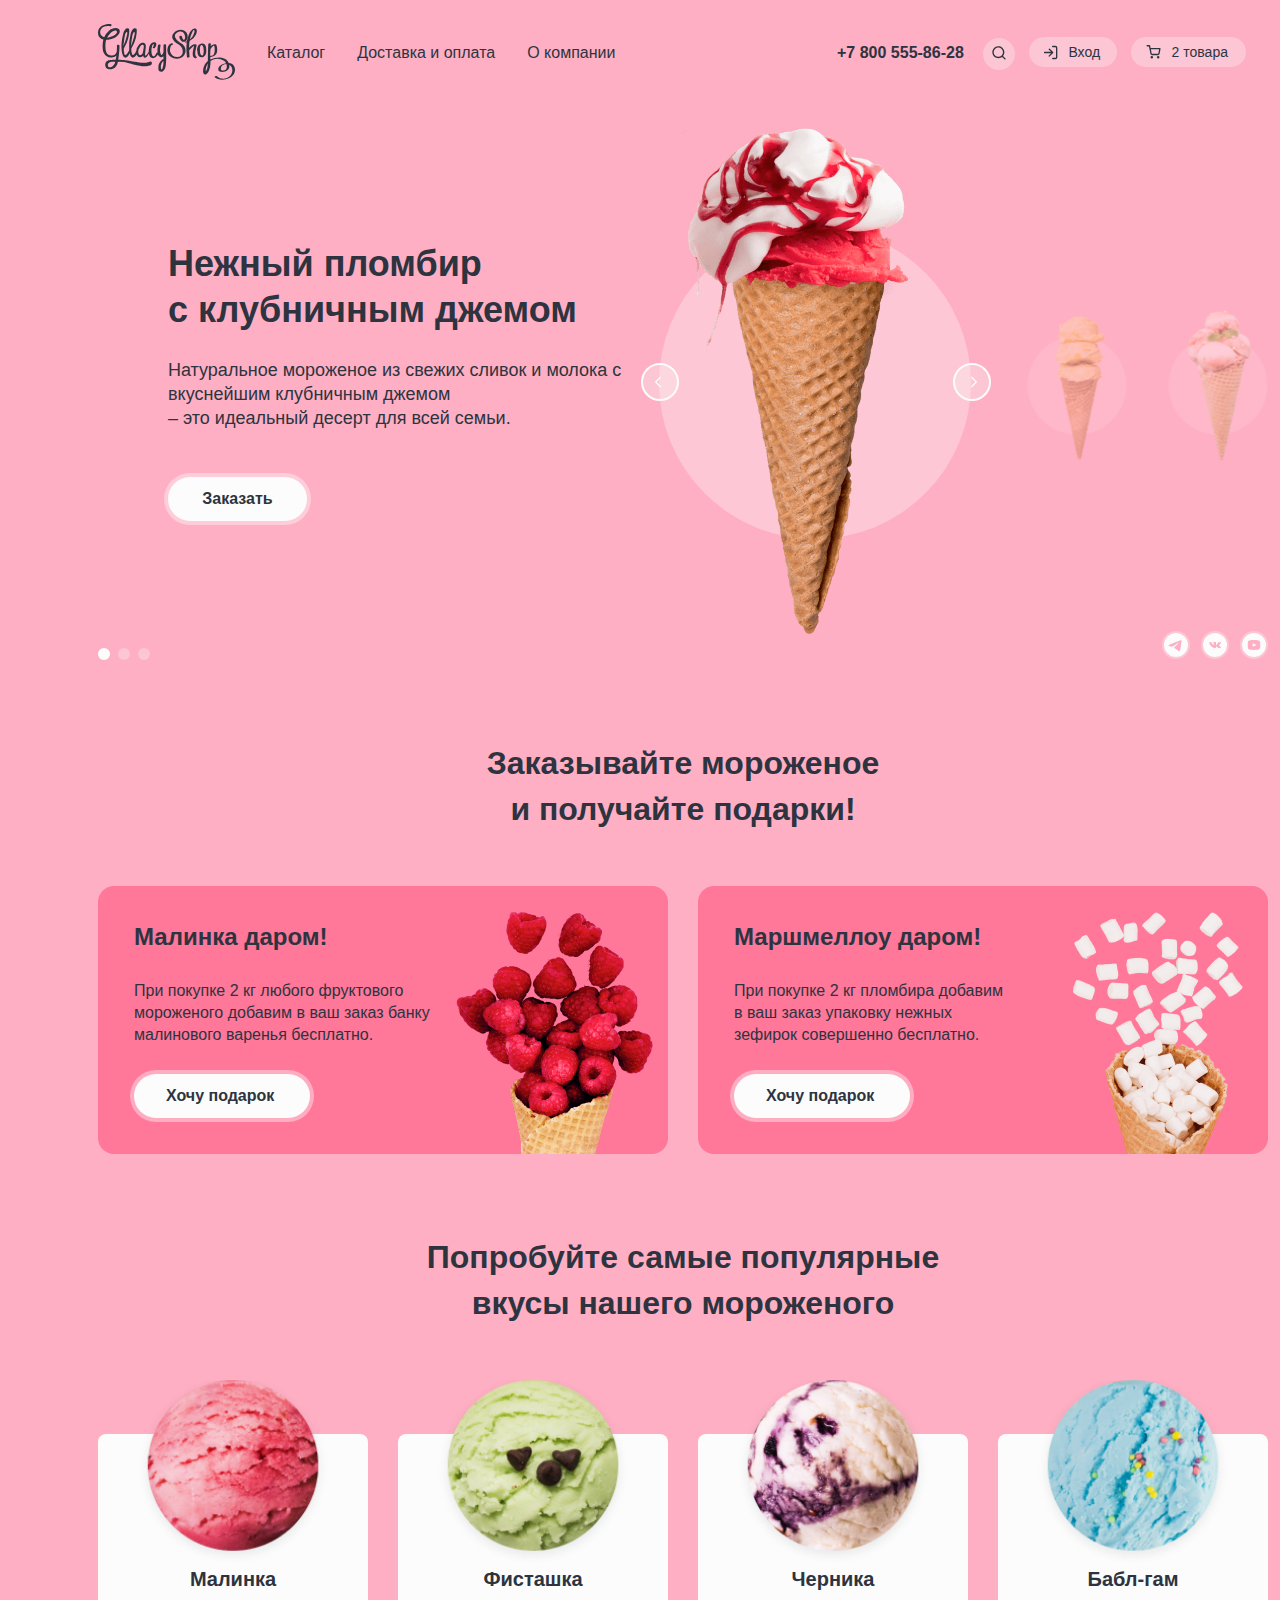
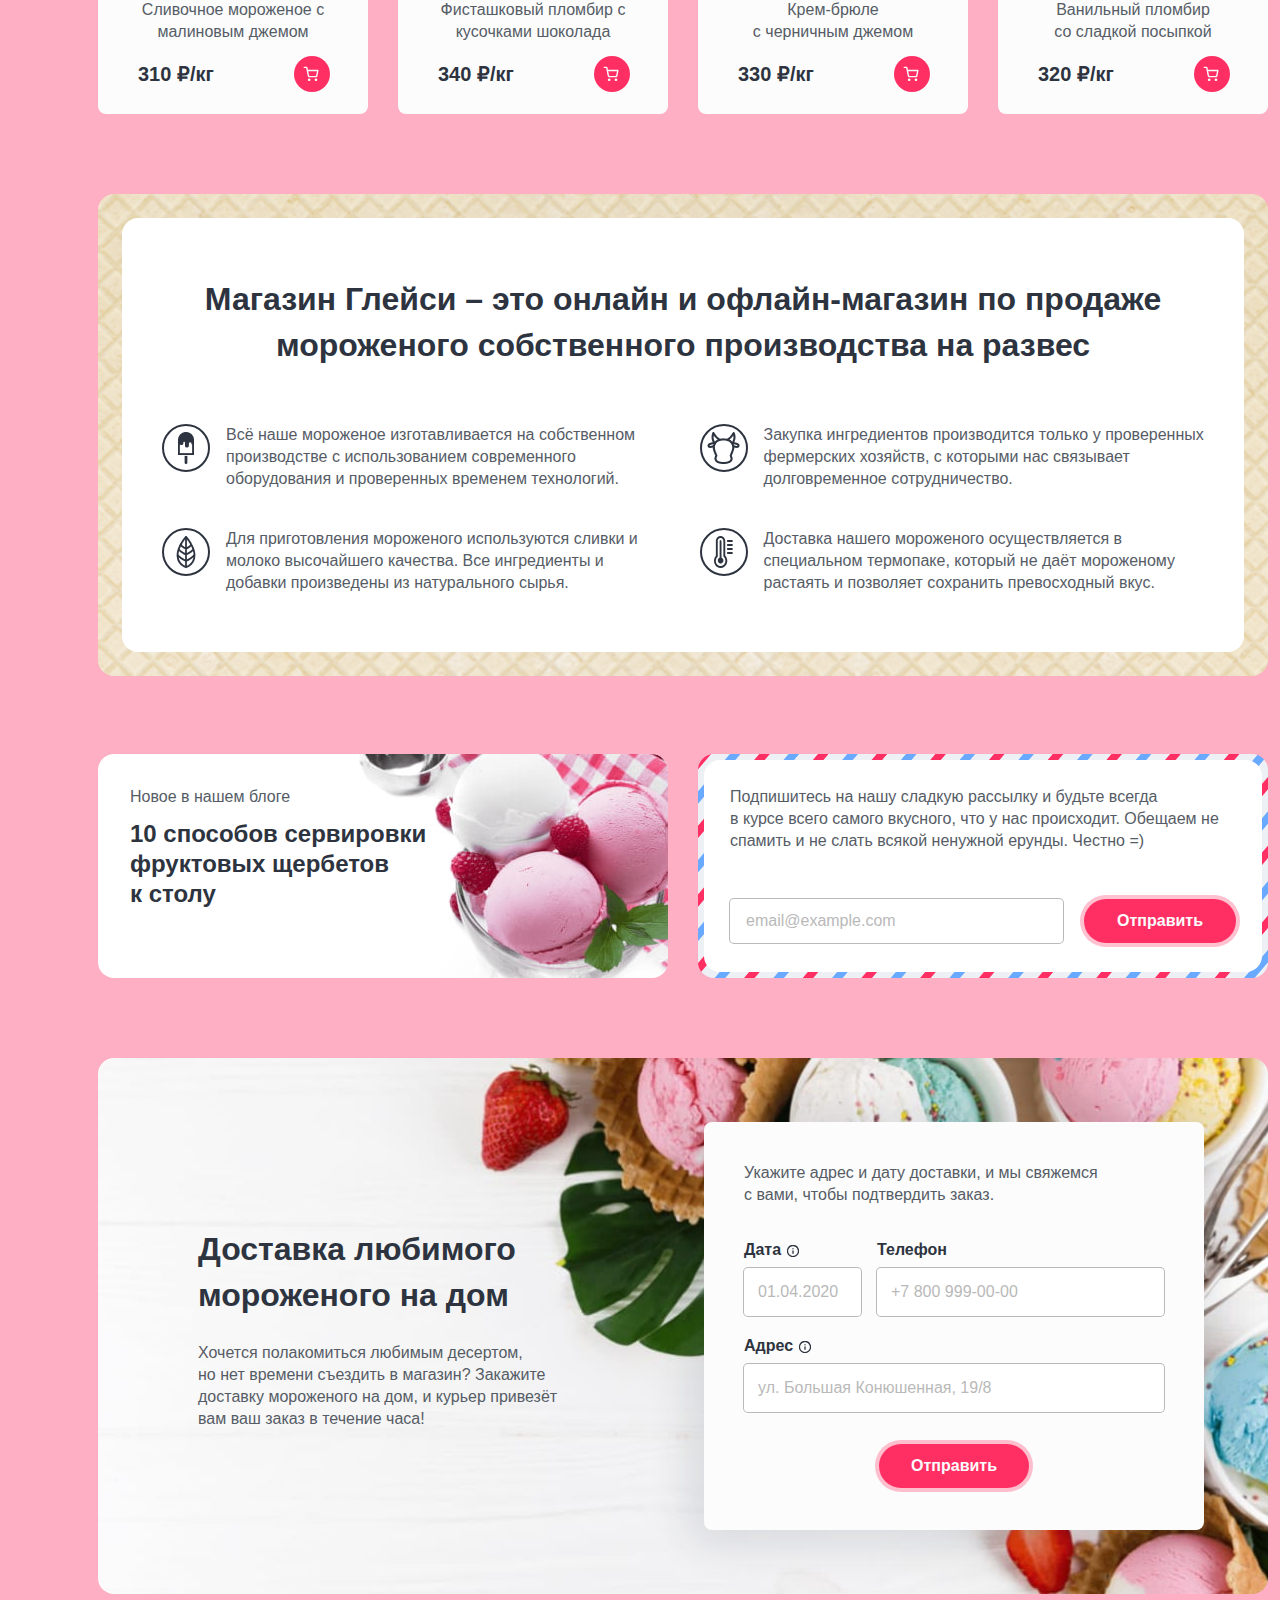
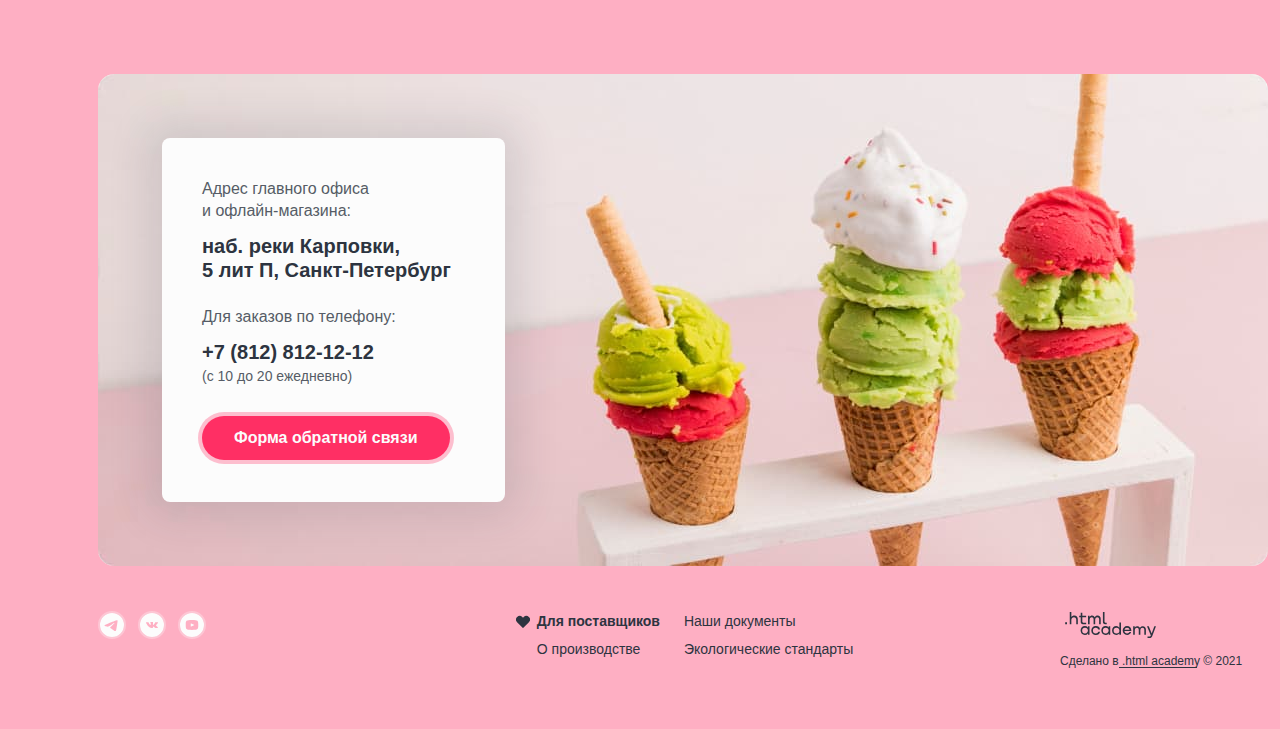
==== commit 1ab53820: "Merge pull request #3 from VallerySym/master" ====
--- a/index.html
+++ b/index.html
@@ -91,7 +91,7 @@
               <label class="visually-hidden" for="login-password">Введите ваш пароль.</label>
               <input class="login-popup-input input-password " type="password" value="пароль" placeholder="пароль"
                 name="login-password" id="login-password" required>
-              <button class="login-popup-button button-secondary" type="submit">Войти</button>
+              <button class="login-popup-button button-secondary" type="submit">Войти </button>
               <ul class="help-list">
                 <li>
                   <a class="help-link " href="#">Забыли пароль?</a>
@@ -137,16 +137,16 @@
                     alt="Шарик мороженого бабл-гам.">
                   <div class="basket-order-wrapper">
                     <p class="basket-description">Бабл-гам</p>
-                    <span class="basket-quantity">1,5 кг х 320 ₽</span>
+                    <span class="basket-quantity">1,5 кг х 480 ₽</span>
                   </div>
-                  <span class="basket-price">320 ₽</span>
+                  <span class="basket-price">480 ₽</span>
                 </a>
                 <button class="basket-close-button" type="button">
                   <span class="visually-hidden">Удалить товар из корзины.</span>
                 </button>
             </ul>
             <div class="basket-wrapper-total ">
-              <button class="button-secondary ">Оформить заказ</button>
+              <button class="basket-order-button button-secondary ">Оформить заказ</button>
               <span class="basket-price-total">Итого: 790 ₽</span>
             </div>
           </div>
@@ -278,7 +278,8 @@
           <article class="article">
             <div class="article-content">
               <h3 class="article-title">Маршмеллоу даром!</h3>
-              <p class="article-description">При покупке 2 кг пломбира добавим в ваш заказ упаковку нежных зефирок
+              <p class="article-description">При покупке 2 кг пломбира добавим <br> в ваш заказ упаковку нежных <br>
+                зефирок
                 совершенно бесплатно.</p>
               <a class="article-link button-primary " href="#">Хочу подарок</a>
             </div>
@@ -466,13 +467,14 @@
                   </span>
                 </div>
                 <!-- Для отображения ошибки ввода, добавить тегу input класс is-error -->
-                <input class="delivery-input date-input" id="date" type="text" placeholder="01.04.2020" name="date">
+                <input class="delivery-input date-input" id="date" type="text" placeholder="01.04.2020" name="date"
+                  required>
               </div>
               <div class="input-wrapper phone-wrapper">
                 <label class="delivery-label phone-label" for="phone"> Телефон</label>
                 <!-- Для отображения ошибки ввода, добавить тегу input класс is-error -->
                 <input class="delivery-input phone-input" id="phone" type="text" placeholder="+7 800 999-00-00"
-                  name="phone">
+                  name="phone" required>
               </div>
               <div class="input-wrapper address-wrapper">
                 <div class="label-wrapper">
@@ -484,7 +486,7 @@
                 </div>
                 <!-- Для отображения ошибки ввода, добавить тегу input класс is-error -->
                 <input class="delivery-input address-input" id="address" type="text"
-                  placeholder="ул. Большая Конюшенная, 19/8" name="address">
+                  placeholder="ул. Большая Конюшенная, 19/8" name="address" required>
               </div>
               <button class="delivery-button button-secondary" type="submit">Отправить</button>
             </form>
@@ -547,10 +549,14 @@
       </ul>
       <!-- Инфо -->
       <div class="info-wrapper">
-        <h2 class="info-title">Для поставщиков</h2>
-        <a class="info-link" href="#">Наши документы</a>
-        <a class="info-link" href="#">О производстве</a>
-        <a class="info-link" href="#">Экологические стандарты</a>
+        <div class="info-column-one">
+          <h2 class="info-title">Для поставщиков</h2>
+          <a class="info-link" href="#">О производстве</a>
+        </div>
+        <div class="info-column-two">
+          <a class="info-link" href="#">Наши документы</a>
+          <a class="info-link" href="#">Экологические стандарты</a>
+        </div>
       </div>
       <!-- Логотип академии -->
       <div class="footer-logo-wrapper">
@@ -606,13 +612,14 @@
           <form class="modal-form" action="https://echo.htmlacademy.ru/" method="post">
             <!-- Для отображения ошибки ввода, добавить тегу input класс is-error -->
             <label class="visually-hidden" for="name">Введите вашу фамилию и имя.</label>
-            <input class="modal-input modal-name" type="text" placeholder="Имя и фамилия" name="name" id="name">
+            <input class="modal-input modal-name" type="text" placeholder="Имя и фамилия" name="name" id="name"
+              required>
             <label class="visually-hidden" for="modal-email">Введите ваш email.</label>
             <input class="modal-input modal-email" type="email" placeholder="email@example.com" name="email"
               id="modal-email" required>
             <label class="visually-hidden" for="modal-appeal">Введите свое сообщение.</label>
             <textarea class="modal-input modal-appeal" placeholder="В свободной форме" name="appeal" rows="6"
-              style="height:149px" id="modal-appeal"></textarea>
+              style="height:149px" id="modal-appeal" required></textarea>
             <button class=" modal-button button-secondary">Отправить</button>
           </form>
         </section>
--- a/styles/styles.css
+++ b/styles/styles.css
@@ -285,16 +285,8 @@
 .modal-input:disabled {
   box-shadow: 0 0 0 1px #b9b9b9;
   background-color: #e7e7e7;
-}
-
-.search-popup-input:disabled:hover,
-.login-popup-input:disabled:hover,
-.newsletter-input:disabled:hover,
-.delivery-input:disabled:hover,
-.modal-input:disabled:hover {
-  box-shadow: 0 0 0 2px #b9b9b9;
-  background-color: #e7e7e7;
   opacity: 0.65;
+  pointer-events: none;
 }
 
 /* Forms error */
@@ -405,9 +397,9 @@
 
 .catalog-popup {
   position: absolute;
-  top: 40px;
-  left: 10px;
-  padding: 16px 0;
+  top: 54px;
+  left: 0px;
+  padding: 8px 0 10px 0;
   background-color: #fcfcfc;
   box-shadow: 0 8px 16px rgba(45, 52, 64, 0.12);
   border-radius: 4px;
@@ -428,7 +420,9 @@
 
 .catalog-popup-link {
   display: block;
-  padding: 8px 16px;
+  padding: 6px 16px;
+  font-size: 14px;
+  line-height: 20px;
   text-decoration: none;
   color: #2d3440;
 }
@@ -449,6 +443,7 @@
 
 .popup-link-new {
   position: relative;
+  padding: 8px 16px;
   margin-bottom: 5px;
   font-size: 14px;
   line-height: 20px;
@@ -459,9 +454,9 @@
 .popup-link-new::after {
   position: absolute;
   content: "";
-  width: 83%;
+  width: 74%;
   height: 1px;
-  bottom: -7px;
+  bottom: -4px;
   left: 13px;
   background-color: #b9b9b9;
 }
@@ -515,8 +510,8 @@
 
 .search-popup {
   position: absolute;
-  top: 40px;
-  right: 19px;
+  top: 39px;
+  right: 1px;
   width: 356px;
   box-shadow: 0 8px 16px rgba(45, 52, 64, 0.12);
   border-radius: 4px;
@@ -535,7 +530,7 @@
 }
 
 .search-popup-form {
-  padding: 24px 16px;
+  padding: 25px 16px;
 }
 
 .search-popup-input {
@@ -617,8 +612,8 @@
 .login-popup {
   position: absolute;
   top: 40px;
-  right: 16px;
-  padding: 48px 48px 52px 48px;
+  right: 0px;
+  padding: 46px 48px 52px 48px;
   width: 420px;
   background-color: #fcfcfc;
   box-shadow: 0 15px 40px rgba(45, 52, 64, 0.12);
@@ -641,8 +636,8 @@
   flex-wrap: wrap;
 }
 
-login-popup-title {
-  margin: 0 0 32px 0;
+.login-popup-title {
+  margin: 0 0 27px 0;
   font-size: 24px;
   line-height: 36px;
   font-weight: 700;
@@ -753,7 +748,7 @@
   box-shadow: 0 0 0 2px #2d3440;
 }
 
-/* По умолчанию отображается состояние, когда корзине есть товар.
+/* По умолчанию отображается состояние, когда в корзине есть товар.
 Для отображения пустой корзины свойству display поменять значение на none.*/
 
 .basket-wrapper:focus-within .basket-popup {
@@ -774,7 +769,7 @@
   padding: 48px;
   width: 441px;
   top: 40px;
-  left: -337px;
+  right: -2px;
   box-shadow: 0 15px 40px rgba(45, 52, 64, 0.12);
   border-radius: 4px;
   z-index: 2;
@@ -823,7 +818,8 @@
 
 .basket-link {
   display: grid;
-  grid-template-columns: 46px 164px 81px;
+  grid-template-columns: 46px 178px 75px;
+  width: 300px;
   font-size: 18px;
   line-height: 22px;
   font-weight: 700;
@@ -834,6 +830,10 @@
 .basket-description {
   margin: 0;
   padding: 0;
+}
+
+.basket-price {
+  align-self: center;
 }
 
 .basket-quantity {
@@ -849,9 +849,9 @@
   position: relative;
   border: none;
   background-color: transparent;
-  width: 16px;
-  height: 16px;
-  transform: translate(50px, 0);
+  width: 14px;
+  height: 14px;
+  transform: translate(52px, 15px);
   cursor: pointer;
 }
 
@@ -859,7 +859,7 @@
 .basket-close-button::after {
   position: absolute;
   content: "";
-  width: 16px;
+  width: 14px;
   height: 1px;
   top: 7px;
   left: 0;
@@ -885,10 +885,14 @@
   color: #2d3440;
 }
 
+.basket-order-button {
+  max-width: 215px;
+}
+
 .basket-popup-empty {
   position: absolute;
   top: 40px;
-  right: 0;
+  right: -2px;
   text-align: center;
   width: 288px;
   padding: 48px 0;
@@ -967,14 +971,14 @@
 
 .slider-content {
   display: none;
-  align-self: center;
-  padding: 37px 0 42px 0;
+  padding: 135px 0 42px 0;
   width: 470px;
 }
 
 .slide-title {
   margin: 0 0 25px 0;
   text-align: left;
+  font-weight: 800;
   font-size: 36px;
   line-height: 46px;
   color: #2d3440;
@@ -1238,7 +1242,7 @@
 
 .article-img {
   position: absolute;
-  top: 0;
+  bottom: 0;
   right: 0;
 }
 
@@ -1448,9 +1452,9 @@
   padding: 32.5px 235px 67px 32px;
   background-image: url('../images/blog-bg.jpg');
   background-color: #fcfcfc;
-  background-position: -2px -103px;
   border-radius: 16px;
-  background-size: 113%;
+  background-size: cover;
+  background-repeat: no-repeat;
 }
 
 .blog-title {
@@ -1592,6 +1596,7 @@
   display: flex;
   flex-wrap: wrap;
   flex-direction: column;
+  margin: 0 0 20px 0;
 }
 
 .label-wrapper {
@@ -1617,16 +1622,13 @@
   margin: 0 0 20px 0;
 }
 
-.address-wrapper {
-  margin: 0 0 32px 0;
-}
-
 .address-input {
   width: 420px;
 }
 
 .delivery-button {
   margin: 0 auto;
+  margin-top: 12px;
 }
 
 /* Tooltip */
@@ -1767,13 +1769,14 @@
 
 .footer {
   display: grid;
-  grid-template-columns: 220px 356px 220px;
-  column-gap: 185px;
-  padding: 48px 0 57px 0;
+  grid-template-columns: 221px 1fr 221px;
+  gap: 40px;
+  padding: 45px 0 57px 0;
 }
 
 .catalog-footer {
   border-top: 1px solid rgba(252, 252, 252, 0.3);
+  padding: 48px 0 57px 0;
 }
 
 /* Footer social */
@@ -1834,15 +1837,21 @@
 }
 
 .info-wrapper {
-  display: grid;
-  grid-template-columns: 150px 206px;
-  grid-template-rows: 20px 20px;
-  row-gap: 8px;
+  display: flex;
+  flex-wrap: wrap;
+  justify-content: center;
+}
+
+.info-column-one,
+.info-column-two {
+  display: flex;
+  flex-direction: column;
+  flex-wrap: wrap;
 }
 
 .info-title {
   position: relative;
-  margin: 0;
+  margin: 0 0 8px 0;
   padding-left: 24px;
   font-size: 14px;
   line-height: 20px;
@@ -1862,6 +1871,7 @@
 
 .info-link {
   padding-left: 24px;
+  margin: 0 0 8px 0;
   font-size: 14px;
   line-height: 20px;
   color: #2D3440;
@@ -1877,10 +1887,16 @@
 }
 
 /* Footer logo */
+
+.footer-logo-wrapper {
+  display: flex;
+  flex-wrap: wrap;
+}
 
 .footer-logo {
   display: block;
   margin-bottom: 12px;
+  margin-right: 10px;
 }
 
 .htmlacademy-icon {
@@ -1901,7 +1917,7 @@
   font-size: 12px;
   line-height: 16px;
   color: #2D3440;
-  transform: translateX(17px);
+  transform: translate(13px, -3px);
 }
 
 .footer-link {
@@ -2071,7 +2087,7 @@
 }
 
 .catalog-title {
-  margin: 0 0 40px 0;
+  margin: 0 0 33px 0;
   font-size: 32px;
   line-height: 46px;
   font-weight: 900;
@@ -2087,7 +2103,7 @@
 }
 
 .filter-title {
-  margin: 0 0 8px 0;
+  margin: 8px 0 8px 0;
   padding: 0 0 0 16px;
   font-size: 14px;
   line-height: 20px;
@@ -2100,7 +2116,7 @@
   display: flex;
   flex-wrap: wrap;
   align-items: center;
-  margin-bottom: 14px;
+  margin-bottom: 6px;
 }
 
 /* Sorting */
@@ -2203,7 +2219,6 @@
   flex-wrap: wrap;
   margin: 0;
   padding: 7px 21px 3px 25px;
-  min-width: 383px;
   background-color: rgba(252, 252, 252, 0.3);
   border-radius: 18px;
   list-style-type: none;
@@ -2281,7 +2296,6 @@
 .toppings-list {
   display: flex;
   flex-wrap: wrap;
-  min-width: 604px;
   margin: 0;
   padding: 12px 27px 3px 24px;
   background-color: rgba(252, 252, 252, 0.3);
@@ -2342,14 +2356,14 @@
 }
 
 .filter-button {
-  margin-top: 30px;
+  margin-top: 37px;
   padding: 9px 41px 9px 33px;
 }
 
 /* Catalog product */
 
 .catalog {
-  padding: 43px 0 39px 0;
+  padding: 50px 0 39px 0;
 }
 
 .catalog-list {
@@ -2477,6 +2491,7 @@
 
 .arrow-backward {
   transform: rotate(-180deg);
+  opacity: 0.3;
 }
 
 .pagination-list {
